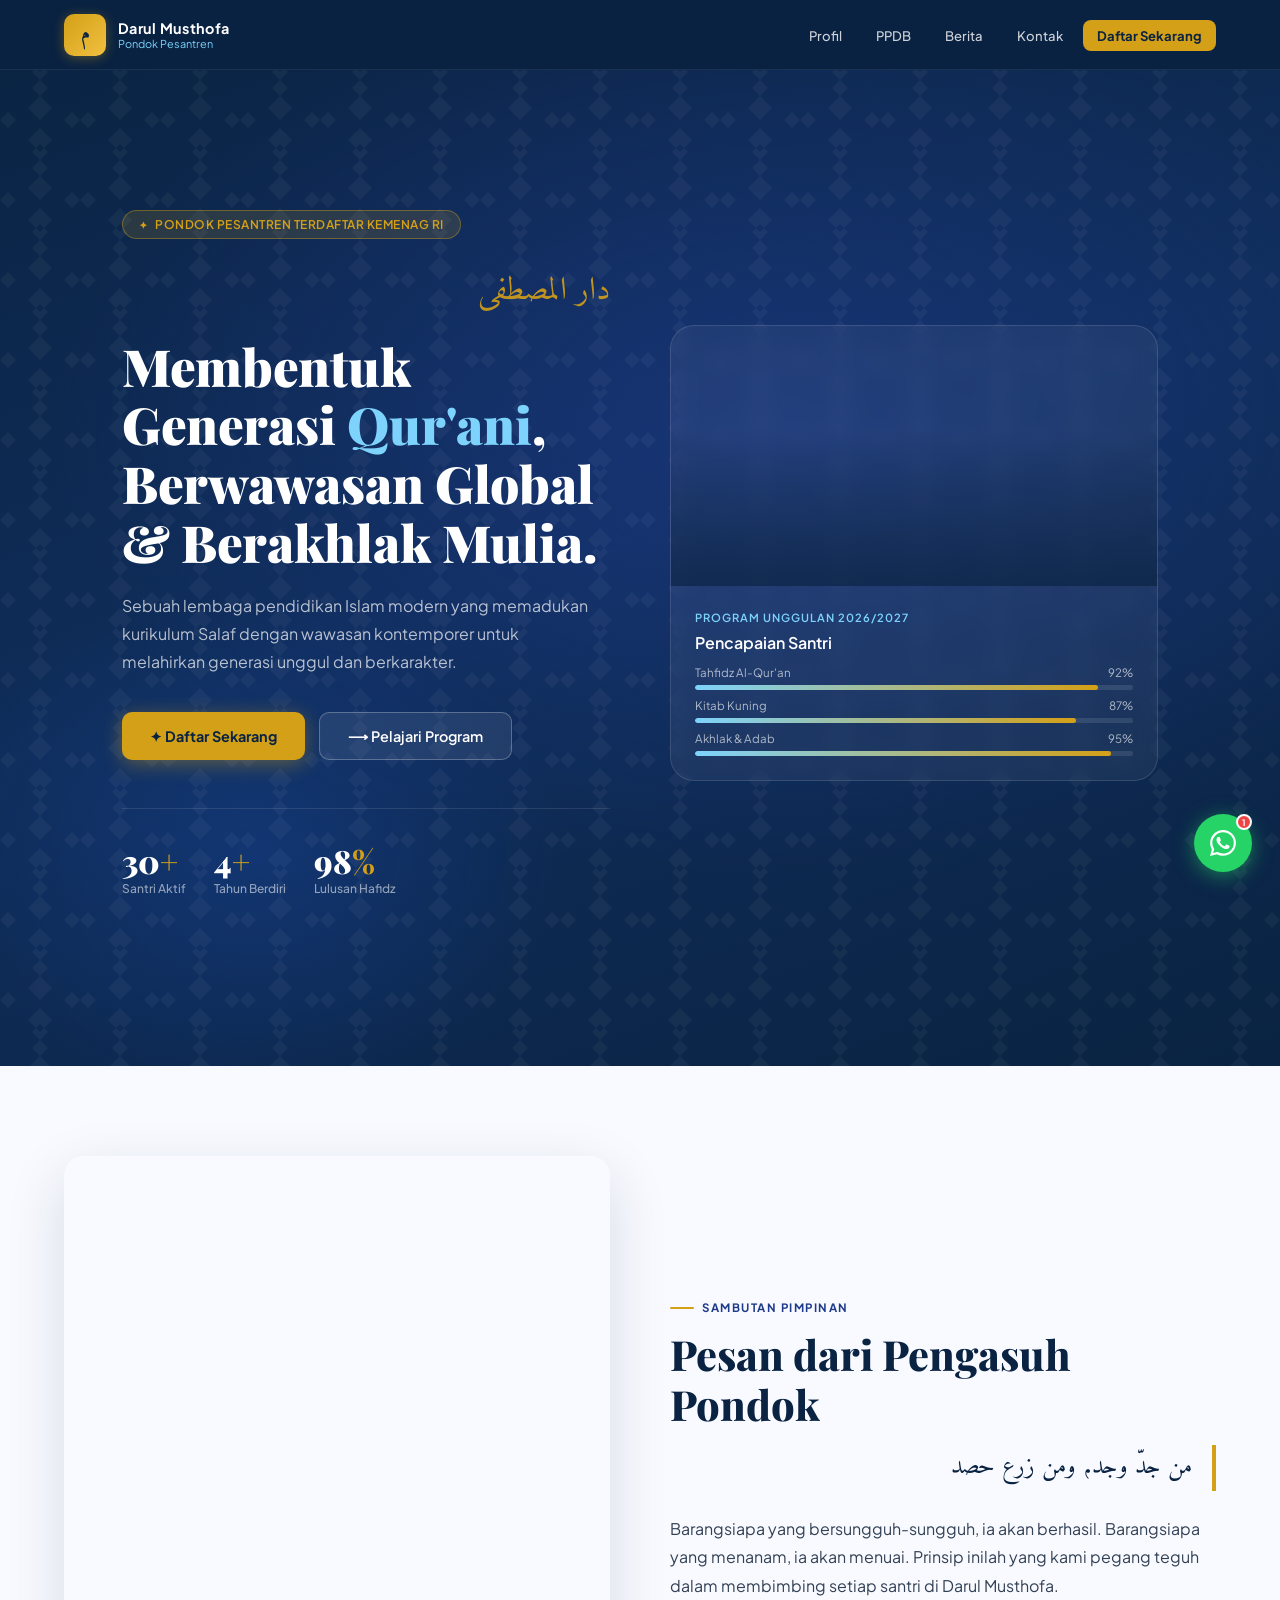
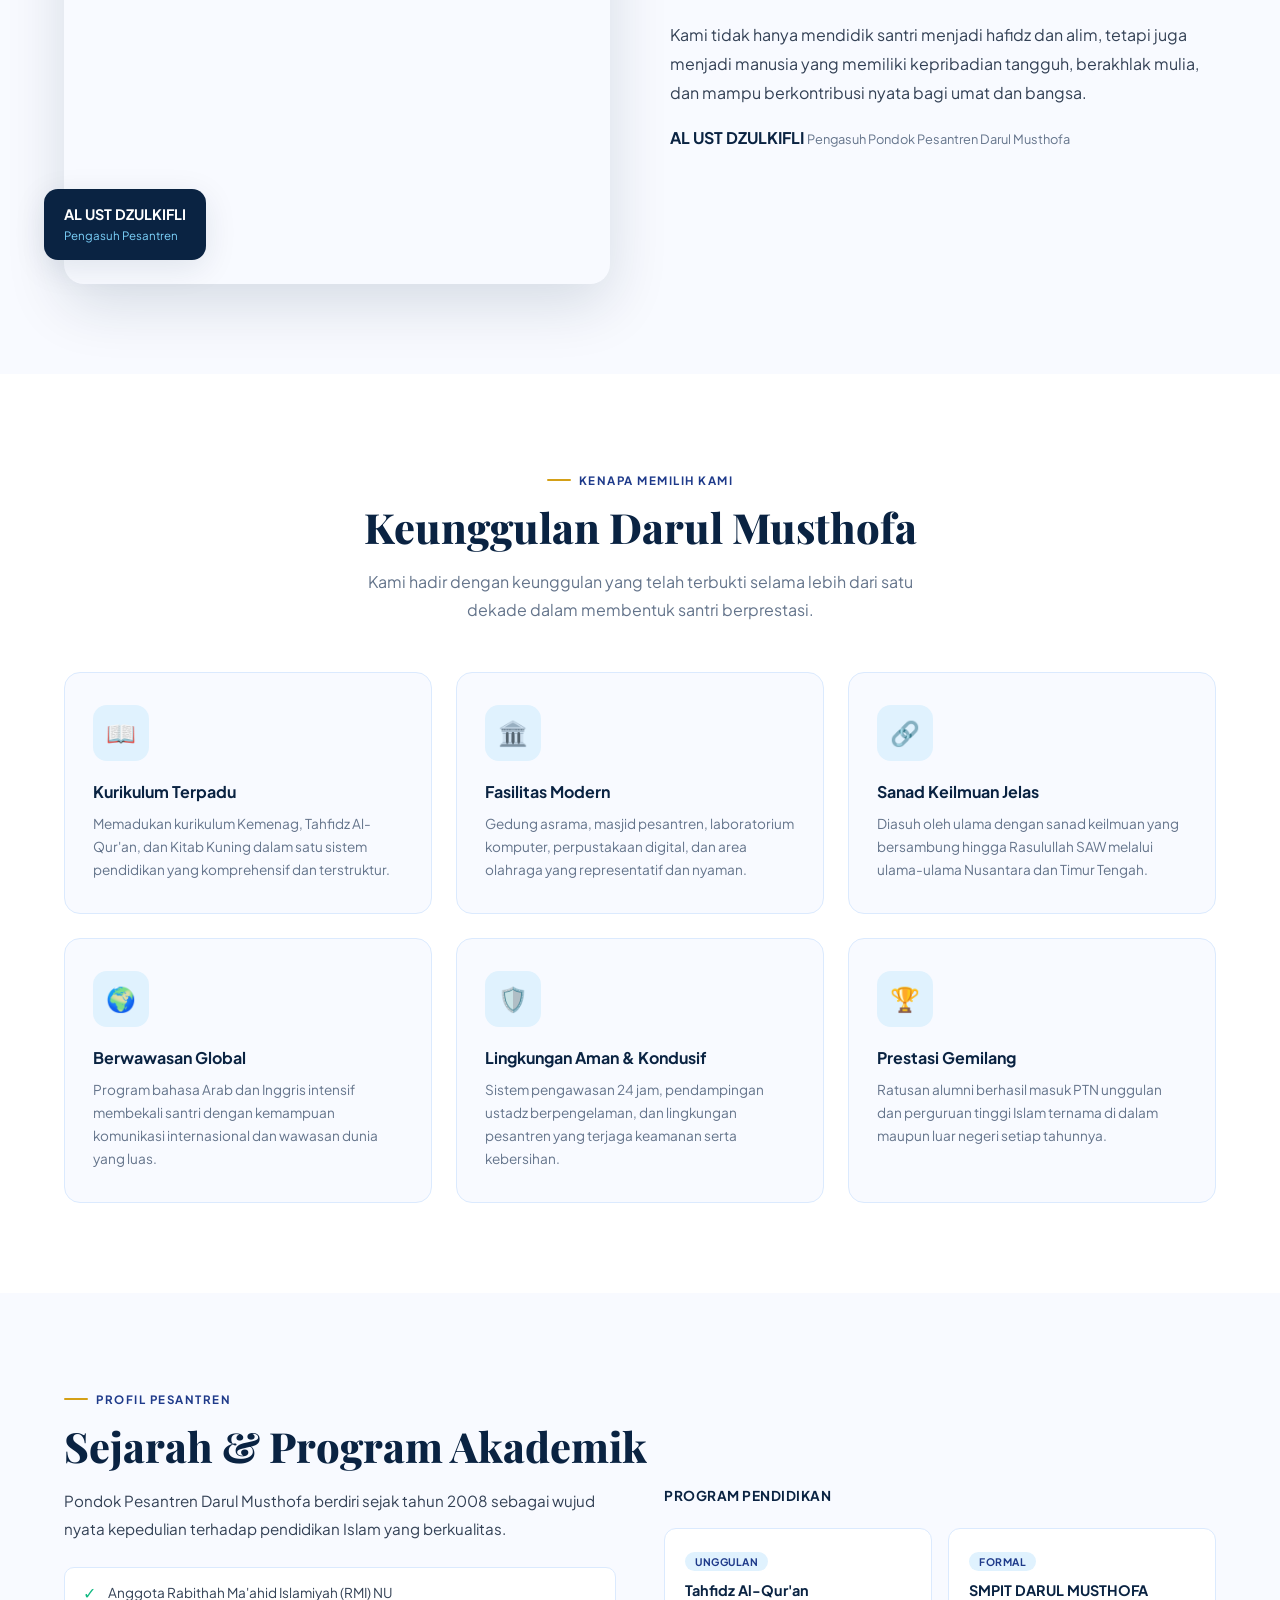
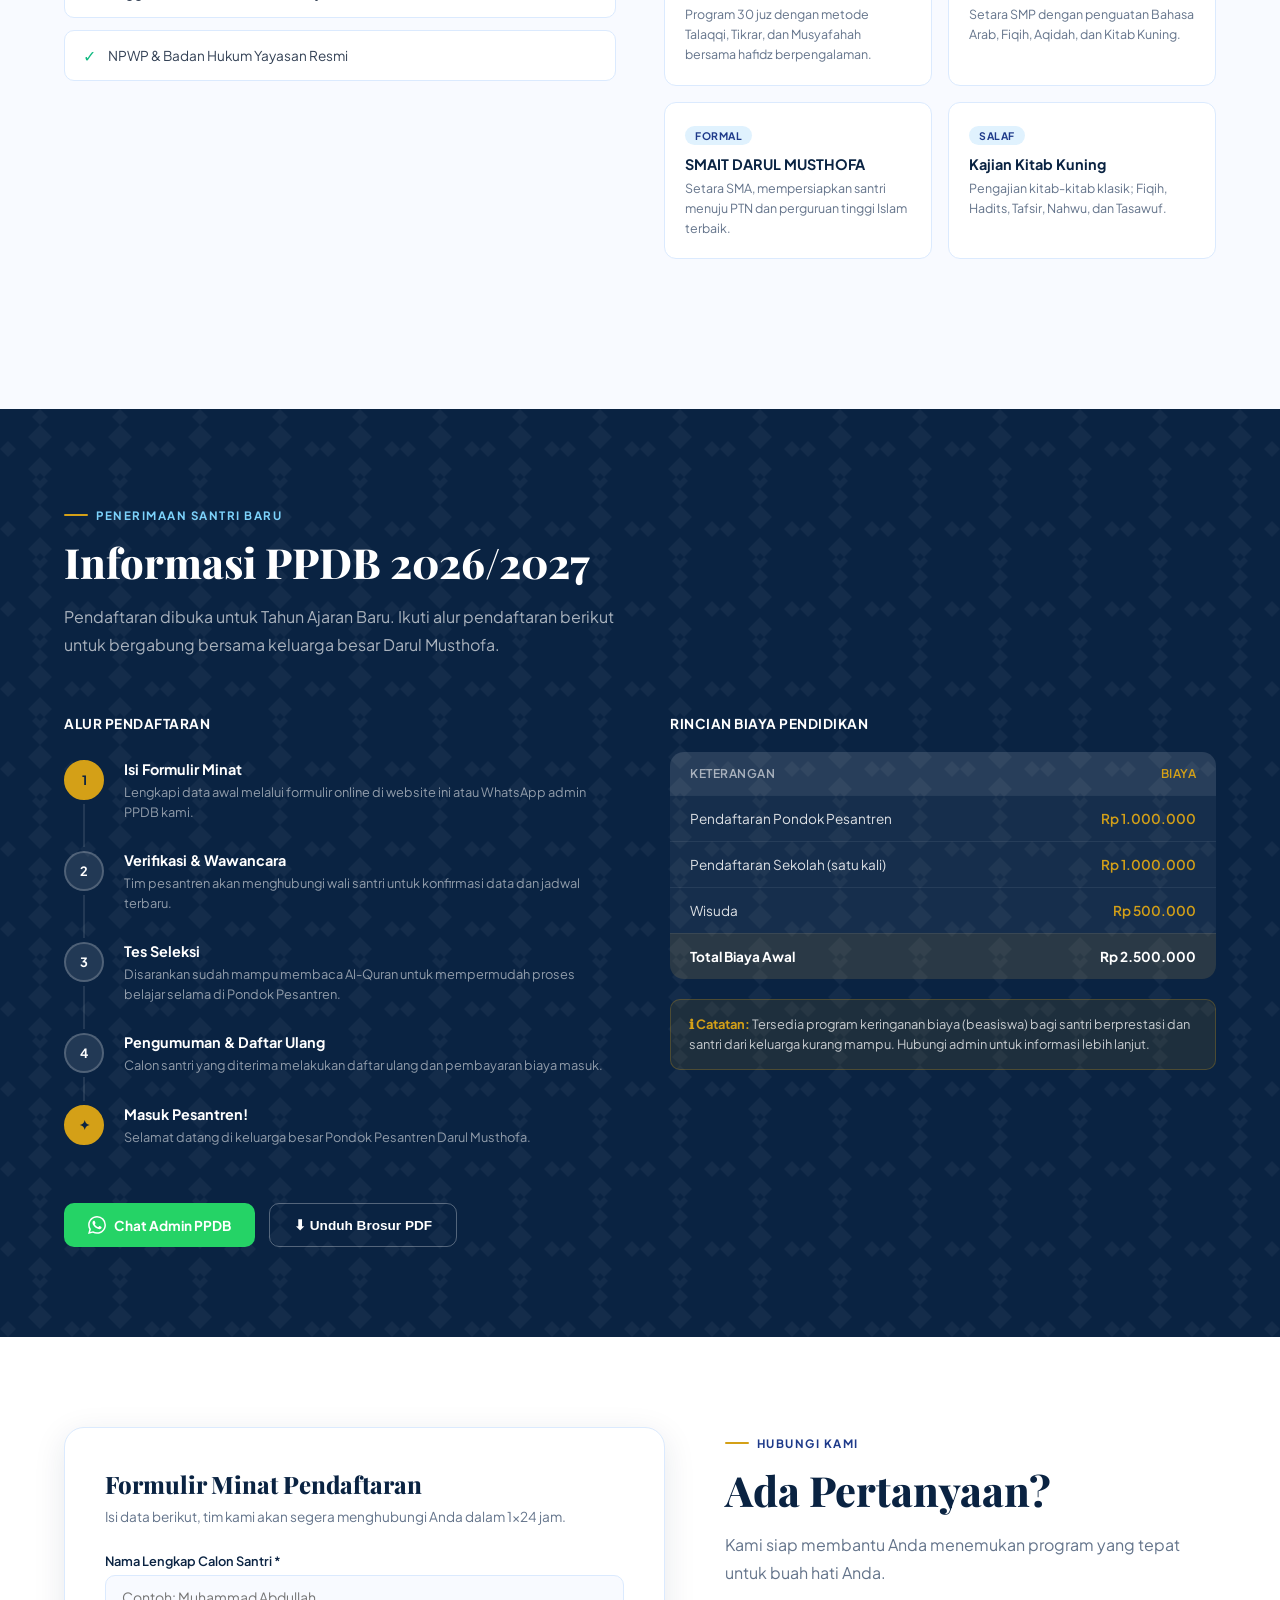
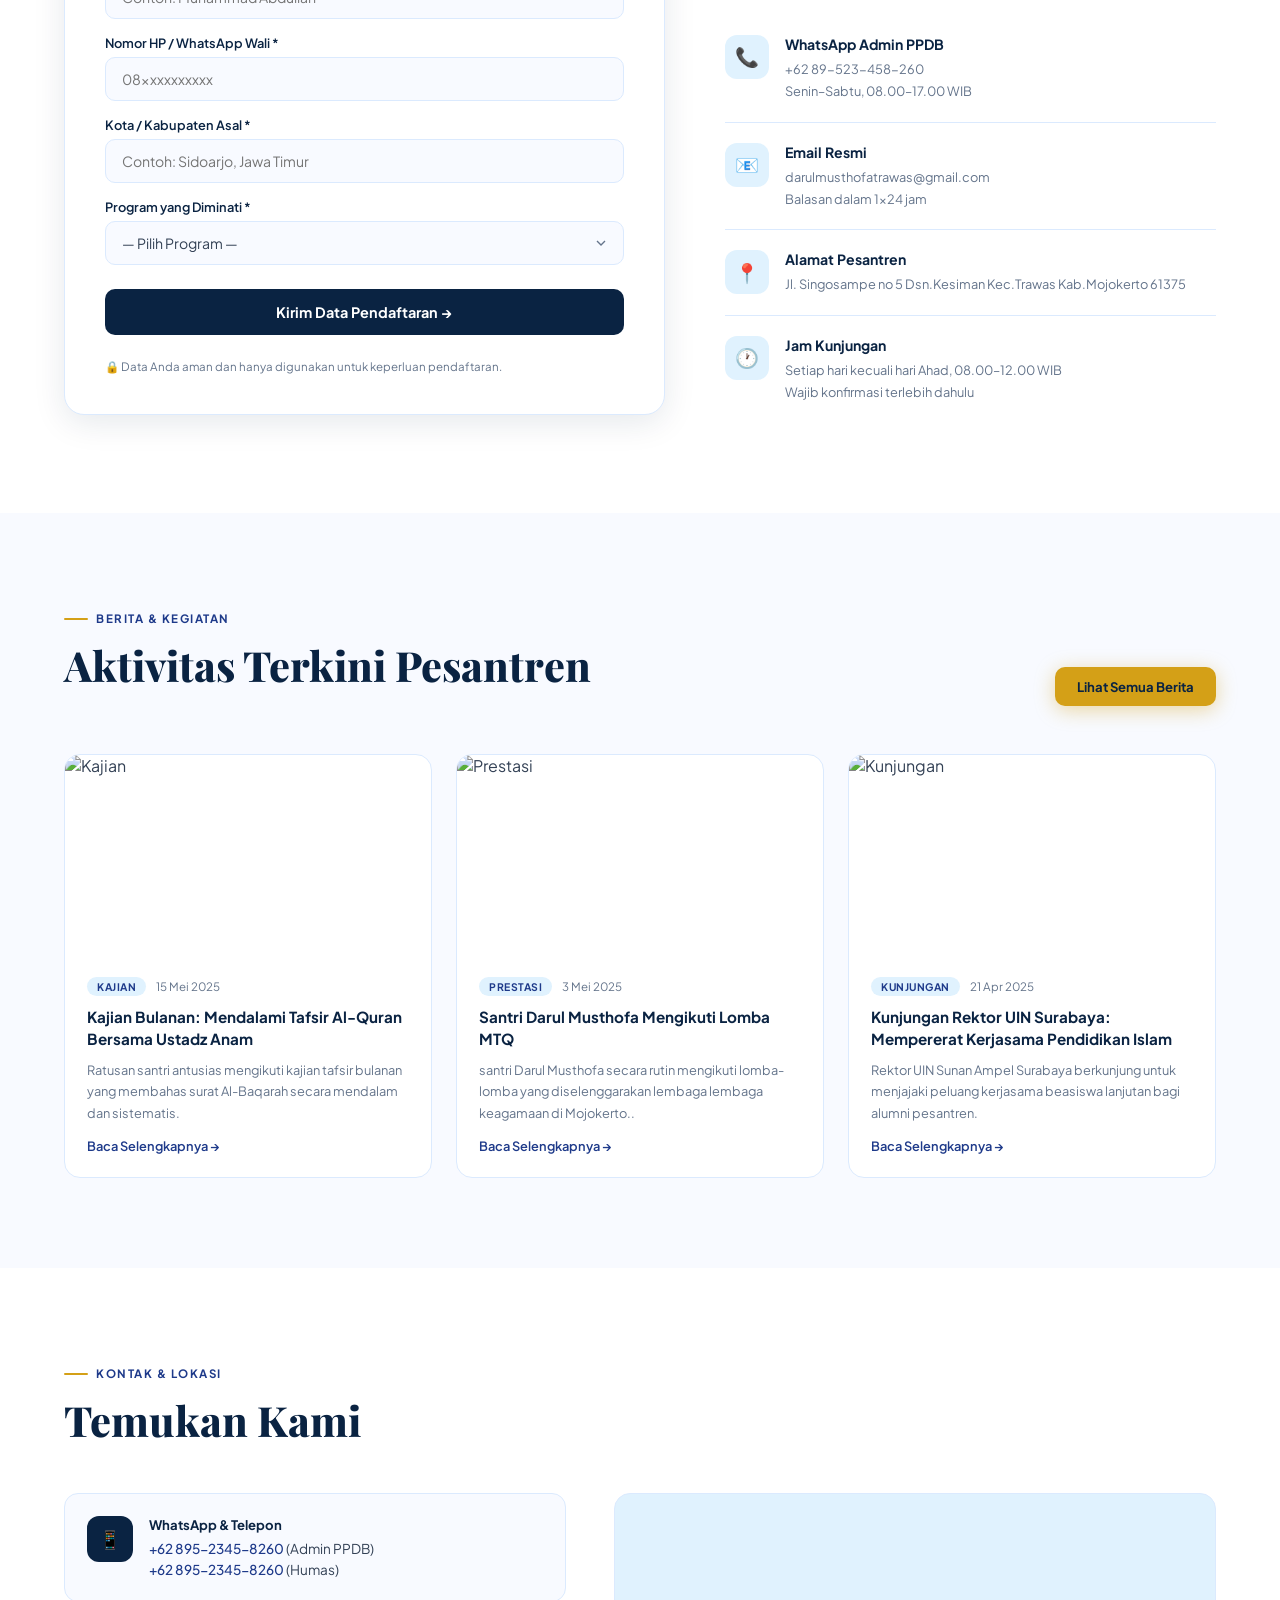
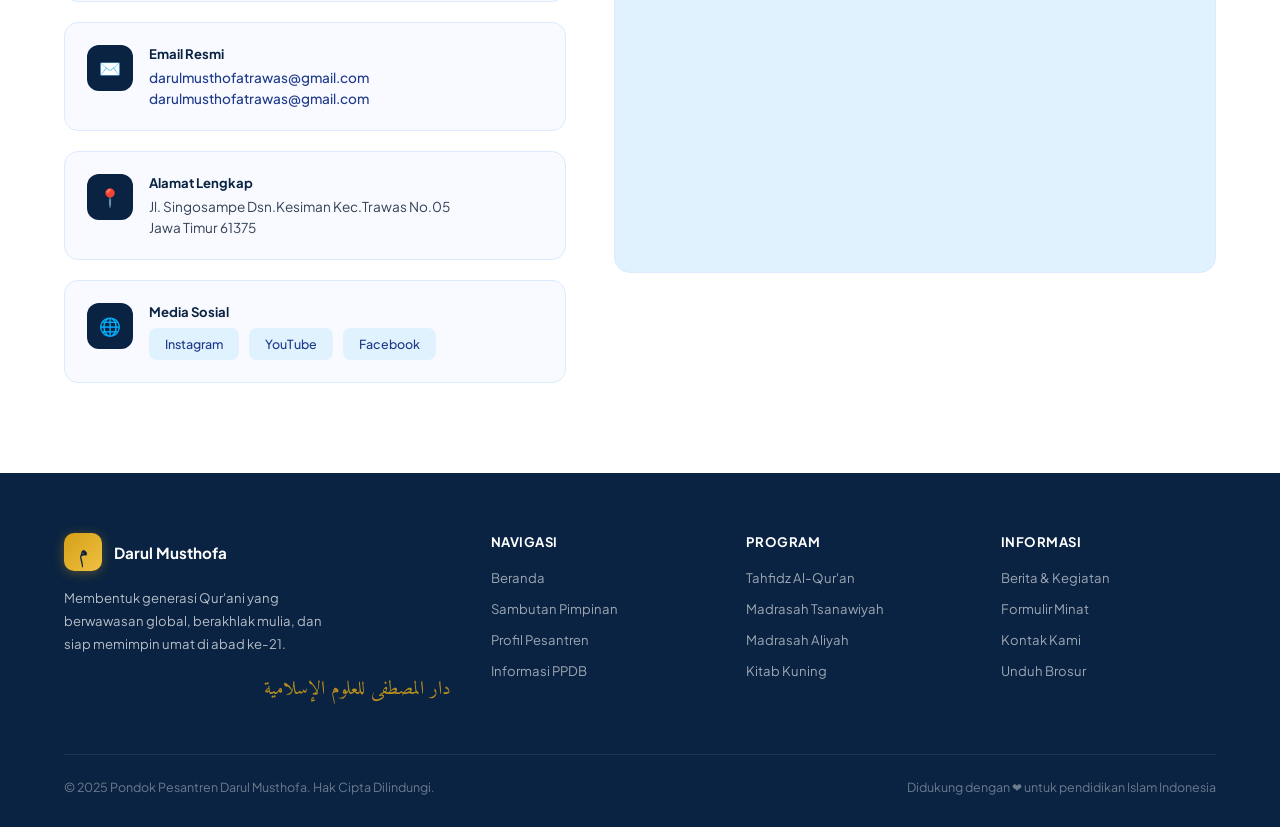
==== index.html @ 8f8be3e4 "Update Index.html" ====
<!DOCTYPE html>
<html lang="id">
<head>
  <meta charset="UTF-8" />
  <meta name="viewport" content="width=device-width, initial-scale=1.0" />
  <title>Pondok Pesantren Darul Musthofa</title>
  <meta name="description" content="Membentuk Generasi Qur'ani, Berwawasan Global dan Berakhlak Mulia." />
  <link rel="preconnect" href="https://fonts.googleapis.com" />
  <link rel="preconnect" href="https://fonts.gstatic.com" crossorigin />
  <link href="https://fonts.googleapis.com/css2?family=Playfair+Display:wght@500;700;900&family=Plus+Jakarta+Sans:wght@300;400;500;600;700&family=Amiri:wght@400;700&display=swap" rel="stylesheet" />
  <style>
    :root {
      --navy: #0A2342;
      --navy-mid: #1E3A8A;
      --navy-light: #2563EB;
      --baby-blue: #E0F2FE;
      --baby-blue-mid: #BAE6FD;
      --sky: #7DD3FC;
      --white: #FFFFFF;
      --off-white: #F8FAFF;
      --text-dark: #0A2342;
      --text-body: #334155;
      --text-muted: #64748B;
      --gold: #D4A017;
      --gold-light: #F9E4A0;
      --border: #DBEAFE;
      --shadow-sm: 0 2px 8px rgba(10,35,66,0.06);
      --shadow-md: 0 8px 32px rgba(10,35,66,0.10);
      --shadow-lg: 0 20px 60px rgba(10,35,66,0.14);
      --radius: 16px;
      --radius-sm: 8px;
    }

    *, *::before, *::after { box-sizing: border-box; margin: 0; padding: 0; }

    html { scroll-behavior: smooth; font-size: 16px; }

    body {
      font-family: 'Plus Jakarta Sans', sans-serif;
      background: var(--white);
      color: var(--text-body);
      overflow-x: hidden;
    }

    /* ─── NAVBAR ─── */
    nav {
      position: fixed; top: 0; left: 0; right: 0; z-index: 100;
      background: rgba(10,35,66,0.97);
      backdrop-filter: blur(12px);
      border-bottom: 1px solid rgba(255,255,255,0.07);
      padding: 0 5%;
      display: flex; align-items: center; justify-content: space-between;
      height: 70px;
      transition: background 0.3s;
    }

    .nav-brand {
      display: flex; align-items: center; gap: 12px; text-decoration: none;
    }
    .nav-logo {
      width: 42px; height: 42px; border-radius: 10px;
      background: linear-gradient(135deg, var(--gold) 0%, #F0C040 100%);
      display: flex; align-items: center; justify-content: center;
      font-family: 'Amiri', serif; font-size: 20px; color: var(--navy);
      font-weight: 700; box-shadow: 0 2px 12px rgba(212,160,23,0.35);
    }
    .nav-title { color: white; }
    .nav-title strong { display: block; font-size: 0.9rem; font-weight: 700; letter-spacing: 0.3px; }
    .nav-title span { display: block; font-size: 0.68rem; color: var(--sky); font-weight: 400; }

    .nav-links {
      display: flex; gap: 6px; list-style: none;
    }
    .nav-links a {
      color: rgba(255,255,255,0.8); text-decoration: none;
      font-size: 0.82rem; font-weight: 500; padding: 7px 14px;
      border-radius: 8px; transition: all 0.2s;
    }
    .nav-links a:hover { background: rgba(255,255,255,0.1); color: white; }

    .nav-cta {
      background: var(--gold); color: var(--navy) !important;
      font-weight: 700 !important; border-radius: 8px !important;
    }
    .nav-cta:hover { background: #F0C040 !important; transform: translateY(-1px); }

    .hamburger {
      display: none; flex-direction: column; gap: 5px; cursor: pointer;
      background: none; border: none; padding: 4px;
    }
    .hamburger span {
      display: block; width: 24px; height: 2px;
      background: white; border-radius: 2px; transition: all 0.3s;
    }

    .mobile-nav {
      display: none; position: fixed; top: 70px; left: 0; right: 0;
      background: var(--navy); z-index: 99;
      padding: 20px 5%; border-bottom: 1px solid rgba(255,255,255,0.1);
      flex-direction: column; gap: 4px;
    }
    .mobile-nav.open { display: flex; }
    .mobile-nav a {
      color: rgba(255,255,255,0.85); text-decoration: none;
      font-size: 0.9rem; font-weight: 500; padding: 12px 16px;
      border-radius: 8px; transition: background 0.2s;
    }
    .mobile-nav a:hover { background: rgba(255,255,255,0.08); }

    /* ─── HERO ─── */
    #hero {
      min-height: 100vh; position: relative;
      display: flex; align-items: center;
      overflow: hidden;
      background: var(--navy);
    }

    .hero-bg {
      position: absolute; inset: 0;
      background:
        radial-gradient(ellipse 80% 60% at 60% 40%, rgba(30,58,138,0.6) 0%, transparent 70%),
        radial-gradient(ellipse 40% 40% at 20% 80%, rgba(37,99,235,0.2) 0%, transparent 60%),
        linear-gradient(160deg, #0A2342 0%, #0F2D5A 50%, #0A2342 100%);
    }

    /* Islamic geometric pattern overlay */
    .hero-pattern {
      position: absolute; inset: 0; opacity: 0.04;
      background-image: url("data:image/svg+xml,%3Csvg width='80' height='80' viewBox='0 0 80 80' xmlns='http://www.w3.org/2000/svg'%3E%3Cg fill='none' fill-rule='evenodd'%3E%3Cg fill='%23ffffff' fill-opacity='1'%3E%3Cpath d='M40 0l8 8-8 8-8-8 8-8zm0 64l8 8-8 8-8-8 8-8zM0 40l8-8 8 8-8 8-8-8zm64 0l8-8 8 8-8 8-8-8zM40 16l12 12-12 12-12-12 12-12zm0 32l12 12-12 12-12-12 12-12z'/%3E%3C/g%3E%3C/g%3E%3C/svg%3E");
    }

    .hero-image-overlay {
      position: absolute; inset: 0;
      background: url('https://images.unsplash.com/photo-1564769662533-4f00a87b4056?w=1600&q=80') center/cover no-repeat;
      opacity: 0.12;
    }

    .hero-content {
      position: relative; z-index: 2;
      max-width: 1200px; margin: 0 auto;
      padding: 120px 5% 80px;
      display: grid; grid-template-columns: 1fr 1fr; gap: 60px; align-items: center;
    }

    .hero-text { animation: fadeUp 0.9s ease both; }

    .hero-badge {
      display: inline-flex; align-items: center; gap: 8px;
      background: rgba(212,160,23,0.15); border: 1px solid rgba(212,160,23,0.4);
      color: var(--gold); padding: 6px 16px; border-radius: 40px;
      font-size: 0.75rem; font-weight: 600; letter-spacing: 0.5px;
      margin-bottom: 24px; text-transform: uppercase;
    }
    .hero-badge::before { content: '✦'; font-size: 0.65rem; }

    .hero-arabic {
      font-family: 'Amiri', serif; font-size: clamp(1.4rem, 3vw, 2rem);
      color: var(--gold); opacity: 0.9; margin-bottom: 16px;
      text-align: right; direction: rtl; line-height: 1.8;
    }

    .hero-title {
      font-family: 'Playfair Display', serif;
      font-size: clamp(2rem, 4vw, 3.2rem);
      font-weight: 900; color: white;
      line-height: 1.15; margin-bottom: 20px;
    }
    .hero-title em { color: var(--sky); font-style: normal; }

    .hero-desc {
      color: rgba(255,255,255,0.7); font-size: 1rem;
      line-height: 1.75; margin-bottom: 36px; max-width: 480px;
    }

    .hero-btns { display: flex; gap: 14px; flex-wrap: wrap; }

    .btn-primary {
      background: var(--gold); color: var(--navy);
      padding: 14px 28px; border-radius: 10px;
      font-weight: 700; font-size: 0.9rem;
      text-decoration: none; border: none; cursor: pointer;
      transition: all 0.25s; display: inline-flex; align-items: center; gap: 8px;
      box-shadow: 0 4px 20px rgba(212,160,23,0.4);
    }
    .btn-primary:hover { background: #F0C040; transform: translateY(-2px); box-shadow: 0 8px 28px rgba(212,160,23,0.5); }

    .btn-secondary {
      background: rgba(255,255,255,0.08); color: white;
      padding: 14px 28px; border-radius: 10px;
      font-weight: 600; font-size: 0.9rem; border: 1.5px solid rgba(255,255,255,0.25);
      text-decoration: none; cursor: pointer;
      transition: all 0.25s; display: inline-flex; align-items: center; gap: 8px;
    }
    .btn-secondary:hover { background: rgba(255,255,255,0.14); border-color: rgba(255,255,255,0.5); transform: translateY(-2px); }

    .hero-stats {
      display: flex; gap: 28px; margin-top: 48px; padding-top: 36px;
      border-top: 1px solid rgba(255,255,255,0.1);
    }
        .stat {
      /* add declarations here */
      color: #333;
      font-size: 1rem;
    }
    .stat-num {
      font-family: 'Playfair Display', serif; font-size: 2rem;
      font-weight: 900; color: white; line-height: 1;
    }
    .stat-num span { color: var(--gold); }
    .stat-label { font-size: 0.75rem; color: rgba(255,255,255,0.55); margin-top: 4px; font-weight: 500; }

    .hero-card-wrap { animation: fadeUp 1s 0.2s ease both; }

    .hero-card {
      background: rgba(255,255,255,0.05);
      border: 1px solid rgba(255,255,255,0.12);
      border-radius: 24px;
      overflow: hidden; backdrop-filter: blur(10px);
    }
    .hero-card-img {
      width: 100%; height: 260px;
      background: url('https://images.unsplash.com/photo-1503676260728-1c00da094a0b?w=800&q=80') center/cover no-repeat;
      position: relative;
    }
    .hero-card-img::after {
      content: ''; position: absolute; inset: 0;
      background: linear-gradient(to top, rgba(10,35,66,0.7) 0%, transparent 60%);
    }
    .hero-card-body { padding: 24px; }
    .hero-card-body .label { font-size: 0.7rem; text-transform: uppercase; letter-spacing: 1px; color: var(--sky); font-weight: 600; margin-bottom: 8px; }
    .hero-card-body h3 { color: white; font-size: 1rem; font-weight: 600; margin-bottom: 12px; }
    .progress-row { display: flex; flex-direction: column; gap: 8px; }
    /* .progress-item intentionally left empty - styles applied to children */
    .progress-label { display: flex; justify-content: space-between; font-size: 0.72rem; color: rgba(255,255,255,0.65); margin-bottom: 5px; }
    .progress-bar { background: rgba(255,255,255,0.1); border-radius: 40px; height: 5px; overflow: hidden; }
    .progress-fill { height: 100%; border-radius: 40px; background: linear-gradient(90deg, var(--sky), var(--gold)); }

    /* ─── SECTIONS SHARED ─── */
    section { padding: 90px 5%; }
    .container { max-width: 1200px; margin: 0 auto; }

    .section-label {
      display: inline-flex; align-items: center; gap: 8px;
      font-size: 0.72rem; font-weight: 700; text-transform: uppercase; letter-spacing: 1.5px;
      color: var(--navy-mid); margin-bottom: 14px;
    }
    .section-label::before { content: ''; display: block; width: 24px; height: 2px; background: var(--gold); border-radius: 2px; }

    .section-title {
      font-family: 'Playfair Display', serif;
      font-size: clamp(1.8rem, 3.5vw, 2.6rem);
      font-weight: 800; color: var(--navy);
      line-height: 1.2; margin-bottom: 16px;
    }

    .section-desc { color: var(--text-muted); font-size: 1rem; line-height: 1.75; max-width: 560px; }

    /* ─── SAMBUTAN ─── */
    #sambutan { background: var(--off-white); }

    .sambutan-grid {
      display: grid; grid-template-columns: 1fr 1fr; gap: 60px; align-items: center;
    }

    .sambutan-img-wrap { position: relative; }
    .sambutan-img {
      width: 100%; aspect-ratio: 3/4; object-fit: cover; border-radius: 20px;
      background: url('https://ibb.co.com/NdGVDMG3') center/cover;
      box-shadow: var(--shadow-lg);
    }
    .sambutan-badge {
      position: absolute; bottom: 24px; left: -20px;
      background: var(--navy); color: white;
      padding: 16px 20px; border-radius: 14px;
      box-shadow: var(--shadow-md);
    }
    .sambutan-badge strong { display: block; font-size: 0.9rem; }
    .sambutan-badge span { font-size: 0.72rem; color: var(--sky); }

    .sambutan-quote {
      font-family: 'Amiri', serif; direction: rtl;
      font-size: 1.5rem; color: var(--navy); line-height: 1.9;
      border-right: 4px solid var(--gold); padding-right: 20px;
      margin-bottom: 24px;
    }

    .sambutan-text { font-size: 1rem; line-height: 1.8; color: var(--text-body); margin-bottom: 20px; }
    .sambutan-name strong { font-size: 1rem; color: var(--navy); font-weight: 700; }
    .sambutan-name span { font-size: 0.8rem; color: var(--text-muted); }

    /* ─── KEUNGGULAN ─── */
    #keunggulan { background: white; }

    .keunggulan-grid {
      display: grid; grid-template-columns: repeat(3, 1fr); gap: 24px; margin-top: 48px;
    }

    .keunggulan-card {
      background: var(--off-white); border: 1px solid var(--border);
      border-radius: var(--radius); padding: 32px 28px;
      transition: all 0.3s; cursor: default;
    }
    .keunggulan-card:hover {
      background: var(--navy); border-color: var(--navy);
      transform: translateY(-6px); box-shadow: var(--shadow-lg);
    }
    .keunggulan-card:hover .keunggulan-icon { background: rgba(255,255,255,0.15); color: white; }
    .keunggulan-card:hover h3 { color: white; }
    .keunggulan-card:hover p { color: rgba(255,255,255,0.7); }

    .keunggulan-icon {
      width: 56px; height: 56px; border-radius: 14px;
      background: var(--baby-blue); color: var(--navy-mid);
      display: flex; align-items: center; justify-content: center;
      font-size: 1.5rem; margin-bottom: 20px;
      transition: all 0.3s;
    }
    .keunggulan-card h3 { font-size: 1rem; font-weight: 700; color: var(--navy); margin-bottom: 10px; transition: color 0.3s; }
    .keunggulan-card p { font-size: 0.85rem; line-height: 1.7; color: var(--text-muted); transition: color 0.3s; }

    /* ─── PROFIL & AKADEMIK ─── */
    #profil { background: var(--off-white); }

    .profil-top { display: grid; grid-template-columns: 1fr 1fr; gap: 48px; margin-bottom: 60px; align-items: start; }

    .legalitas-list { list-style: none; display: flex; flex-direction: column; gap: 12px; margin-top: 24px; }
    .legalitas-list li {
      display: flex; align-items: center; gap: 12px;
      background: white; padding: 14px 18px; border-radius: 10px;
      border: 1px solid var(--border); font-size: 0.85rem; color: var(--text-body);
    }
    .legalitas-list li .check { color: #10B981; font-size: 1rem; flex-shrink: 0; }

    .program-grid {
      display: grid; grid-template-columns: repeat(2, 1fr); gap: 16px; margin-top: 24px;
    }
    .program-card {
      background: white; border: 1px solid var(--border); border-radius: 12px;
      padding: 20px; transition: all 0.25s;
    }
    .program-card:hover { border-color: var(--navy-mid); box-shadow: var(--shadow-sm); }
    .program-card .tag {
      display: inline-block; background: var(--baby-blue); color: var(--navy-mid);
      font-size: 0.65rem; font-weight: 700; text-transform: uppercase; letter-spacing: 0.5px;
      padding: 3px 10px; border-radius: 40px; margin-bottom: 10px;
    }
    .program-card h4 { font-size: 0.9rem; font-weight: 700; color: var(--navy); margin-bottom: 6px; }
    .program-card p { font-size: 0.78rem; color: var(--text-muted); line-height: 1.6; }

    /* ─── PPDB ─── */
    #ppdb { background: var(--navy); position: relative; overflow: hidden; }
    #ppdb .hero-pattern { opacity: 0.04; }

    #ppdb .section-label { color: var(--sky); }
    #ppdb .section-label::before { background: var(--gold); }
    #ppdb .section-title { color: white; }
    #ppdb .section-desc { color: rgba(255,255,255,0.65); }

    .ppdb-grid { display: grid; grid-template-columns: 1fr 1fr; gap: 60px; margin-top: 56px; }

    /* Timeline */
    .alur-title { font-size: 0.85rem; font-weight: 700; color: white; margin-bottom: 28px; text-transform: uppercase; letter-spacing: 0.5px; }

    .timeline { display: flex; flex-direction: column; gap: 0; }
    .timeline-item { display: flex; gap: 20px; }
    .timeline-left { display: flex; flex-direction: column; align-items: center; }
    .timeline-dot {
      width: 40px; height: 40px; border-radius: 50%; flex-shrink: 0;
      background: rgba(255,255,255,0.1); border: 2px solid rgba(255,255,255,0.2);
      display: flex; align-items: center; justify-content: center;
      font-size: 0.8rem; font-weight: 700; color: white; transition: all 0.3s;
    }
    .timeline-item.active .timeline-dot { background: var(--gold); border-color: var(--gold); color: var(--navy); }
    .timeline-line { width: 2px; flex: 1; min-height: 24px; background: rgba(255,255,255,0.1); margin: 4px 0; }
    .timeline-item:last-child .timeline-line { display: none; }
    .timeline-content { padding-bottom: 28px; }
    .timeline-content h4 { color: white; font-size: 0.9rem; font-weight: 700; margin-bottom: 4px; }
    .timeline-content p { color: rgba(255,255,255,0.55); font-size: 0.8rem; line-height: 1.6; }

    /* Biaya Table */
    .biaya-title { font-size: 0.85rem; font-weight: 700; color: white; margin-bottom: 20px; text-transform: uppercase; letter-spacing: 0.5px; }
    .biaya-table {
      width: 100%; border-collapse: collapse;
      background: rgba(255,255,255,0.05);
      border-radius: 14px; overflow: hidden;
    }
    .biaya-table th {
      background: rgba(255,255,255,0.08); padding: 14px 20px;
      font-size: 0.75rem; text-transform: uppercase; letter-spacing: 0.5px;
      color: rgba(255,255,255,0.6); font-weight: 600; text-align: left;
    }
    .biaya-table td { padding: 14px 20px; font-size: 0.85rem; color: rgba(255,255,255,0.85); border-top: 1px solid rgba(255,255,255,0.07); }
    .biaya-table tr:last-child td { color: white; font-weight: 700; background: rgba(212,160,23,0.1); }
    .biaya-table .amount { font-weight: 600; color: var(--gold); text-align: right; }

    .ppdb-note {
      background: rgba(212,160,23,0.1); border: 1px solid rgba(212,160,23,0.25);
      border-radius: 10px; padding: 14px 18px; margin-top: 20px;
      font-size: 0.8rem; color: rgba(255,255,255,0.75); line-height: 1.6;
    }
    .ppdb-note strong { color: var(--gold); }

    .ppdb-actions { display: flex; gap: 14px; margin-top: 28px; flex-wrap: wrap; }
    .btn-wa {
      background: #25D366; color: white;
      padding: 13px 24px; border-radius: 10px;
      font-weight: 700; font-size: 0.85rem;
      text-decoration: none; display: inline-flex; align-items: center; gap: 8px;
      transition: all 0.25s;
    }
    .btn-wa:hover { background: #22BE5E; transform: translateY(-2px); }
    .btn-outline-white {
      border: 1.5px solid rgba(255,255,255,0.3); color: white;
      padding: 13px 24px; border-radius: 10px;
      font-weight: 600; font-size: 0.85rem;
      text-decoration: none; display: inline-flex; align-items: center; gap: 8px;
      transition: all 0.25s; background: transparent; cursor: pointer;
    }
    .btn-outline-white:hover { background: rgba(255,255,255,0.1); border-color: rgba(255,255,255,0.6); transform: translateY(-2px); }

    /* ─── FORM MINAT ─── */
    #form-minat { background: white; }

    .form-grid { display: grid; grid-template-columns: 1.1fr 0.9fr; gap: 60px; align-items: start; }

    .form-card {
      background: white; border: 1px solid var(--border);
      border-radius: 20px; padding: 40px; box-shadow: var(--shadow-md);
    }
    .form-card h3 { font-family: 'Playfair Display', serif; font-size: 1.5rem; font-weight: 800; color: var(--navy); margin-bottom: 8px; }
    .form-card .sub { font-size: 0.85rem; color: var(--text-muted); margin-bottom: 28px; }

    .form-row { display: flex; flex-direction: column; gap: 16px; }
    .form-group { display: flex; flex-direction: column; gap: 6px; }
    .form-group label { font-size: 0.8rem; font-weight: 600; color: var(--navy); }
    .form-group input, .form-group select {
      border: 1.5px solid var(--border); border-radius: 10px;
      padding: 12px 16px; font-family: 'Plus Jakarta Sans', sans-serif;
      font-size: 0.88rem; color: var(--text-body); background: var(--off-white);
      outline: none; transition: border 0.2s, box-shadow 0.2s;
      -webkit-appearance: none; appearance: none;
    }
    .form-group input:focus, .form-group select:focus {
      border-color: var(--navy-mid); box-shadow: 0 0 0 3px rgba(30,58,138,0.1);
      background: white;
    }
    .form-group select { background-image: url("data:image/svg+xml,%3Csvg xmlns='http://www.w3.org/2000/svg' width='16' height='16' viewBox='0 0 24 24' fill='none' stroke='%2364748B' stroke-width='2'%3E%3Cpath d='M6 9l6 6 6-6'/%3E%3C/svg%3E"); background-repeat: no-repeat; background-position: right 14px center; padding-right: 40px; }
    .form-submit {
      background: var(--navy); color: white;
      padding: 14px; border-radius: 10px;
      font-family: 'Plus Jakarta Sans', sans-serif;
      font-weight: 700; font-size: 0.9rem; border: none; cursor: pointer;
      width: 100%; transition: all 0.25s; margin-top: 8px;
    }
    .form-submit:hover { background: var(--navy-mid); transform: translateY(-1px); box-shadow: 0 6px 20px rgba(10,35,66,0.25); }
    .form-note { font-size: 0.72rem; color: var(--text-muted); margin-top: 8px; }

    .form-info-item {
      display: flex; gap: 16px; align-items: flex-start;
      padding: 20px 0; border-bottom: 1px solid var(--border);
    }
    .form-info-item:last-child { border-bottom: none; }
    .form-icon {
      width: 44px; height: 44px; border-radius: 12px;
      background: var(--baby-blue); color: var(--navy-mid);
      display: flex; align-items: center; justify-content: center;
      font-size: 1.2rem; flex-shrink: 0;
    }
    .form-info-text strong { display: block; font-size: 0.88rem; font-weight: 700; color: var(--navy); margin-bottom: 4px; }
    .form-info-text span { font-size: 0.8rem; color: var(--text-muted); line-height: 1.6; }

    /* ─── BERITA ─── */
    #berita { background: var(--off-white); }

    .berita-grid {
      display: grid; grid-template-columns: repeat(3, 1fr); gap: 24px; margin-top: 48px;
    }
    .berita-card {
      background: white; border-radius: var(--radius); overflow: hidden;
      border: 1px solid var(--border); transition: all 0.3s; cursor: pointer;
    }
    .berita-card:hover { transform: translateY(-4px); box-shadow: var(--shadow-md); }
    .berita-img {
      width: 100%; height: 200px; object-fit: cover; display: block;
    }
    .berita-body { padding: 22px; }
    .berita-meta { display: flex; align-items: center; gap: 10px; margin-bottom: 10px; }
    .berita-tag {
      background: var(--baby-blue); color: var(--navy-mid);
      font-size: 0.65rem; font-weight: 700; text-transform: uppercase;
      letter-spacing: 0.5px; padding: 3px 10px; border-radius: 40px;
    }
    .berita-date { font-size: 0.72rem; color: var(--text-muted); }
    .berita-card h3 { font-size: 0.95rem; font-weight: 700; color: var(--navy); line-height: 1.45; margin-bottom: 10px; }
    .berita-card p { font-size: 0.8rem; color: var(--text-muted); line-height: 1.65; }
    .berita-link { font-size: 0.8rem; font-weight: 600; color: var(--navy-mid); text-decoration: none; margin-top: 14px; display: inline-flex; align-items: center; gap: 4px; }
    .berita-link:hover { color: var(--navy); }

    /* ─── KONTAK ─── */
    #kontak { background: white; }

    .kontak-grid { display: grid; grid-template-columns: 1fr 1.2fr; gap: 48px; margin-top: 48px; align-items: start; }

    .kontak-info { display: flex; flex-direction: column; gap: 20px; }
    .kontak-card {
      background: var(--off-white); border: 1px solid var(--border);
      border-radius: 14px; padding: 22px; display: flex; gap: 16px; align-items: flex-start;
    }
    .kontak-icon {
      width: 46px; height: 46px; border-radius: 12px;
      background: var(--navy); color: white;
      display: flex; align-items: center; justify-content: center;
      font-size: 1.1rem; flex-shrink: 0;
    }
    .kontak-card strong { display: block; font-size: 0.82rem; font-weight: 700; color: var(--navy); margin-bottom: 4px; }
    .kontak-card span { font-size: 0.85rem; color: var(--text-body); }
    .kontak-card a { color: var(--navy-mid); text-decoration: none; font-weight: 500; }
    .kontak-card a:hover { text-decoration: underline; }

    .sosmed-row { display: flex; gap: 10px; margin-top: 8px; }
    .sosmed-btn {
      background: var(--baby-blue); color: var(--navy-mid);
      padding: 8px 16px; border-radius: 8px;
      font-size: 0.78rem; font-weight: 600; text-decoration: none;
      transition: all 0.2s;
    }
    .sosmed-btn:hover { background: var(--navy); color: white; }

    .map-embed {
      border-radius: 16px; overflow: hidden;
      border: 1px solid var(--border); height: 380px;
      background: var(--baby-blue); position: relative;
    }
    .map-embed iframe { width: 100%; height: 100%; border: none; display: block; }
    .map-placeholder {
      position: absolute; inset: 0; display: flex; flex-direction: column;
      align-items: center; justify-content: center; gap: 12px;
      color: var(--navy); font-size: 0.9rem;
    }
    .map-placeholder .map-icon { font-size: 3rem; }

    /* ─── FOOTER ─── */
    footer {
      background: var(--navy); color: rgba(255,255,255,0.7);
      padding: 60px 5% 32px;
    }
    .footer-grid {
      display: grid; grid-template-columns: 1.8fr 1fr 1fr 1fr; gap: 40px;
      max-width: 1200px; margin: 0 auto 48px;
    }
    .footer-logo { display: flex; align-items: center; gap: 12px; margin-bottom: 16px; }
    .footer-logo .nav-logo { width: 38px; height: 38px; }
    .footer-logo strong { color: white; font-size: 0.95rem; }
    .footer-brand p { font-size: 0.82rem; line-height: 1.75; max-width: 280px; }
    .footer-arabic {
      font-family: 'Amiri', serif; direction: rtl;
      font-size: 1.2rem; color: var(--gold); margin-top: 16px; opacity: 0.85;
    }

    .footer-col h4 { color: white; font-size: 0.82rem; font-weight: 700; text-transform: uppercase; letter-spacing: 0.5px; margin-bottom: 16px; }
    .footer-col ul { list-style: none; display: flex; flex-direction: column; gap: 10px; }
    .footer-col ul a { color: rgba(255,255,255,0.6); text-decoration: none; font-size: 0.82rem; transition: color 0.2s; }
    .footer-col ul a:hover { color: white; }

    .footer-bottom {
      max-width: 1200px; margin: 0 auto;
      padding-top: 24px; border-top: 1px solid rgba(255,255,255,0.08);
      display: flex; justify-content: space-between; align-items: center;
      font-size: 0.78rem; color: rgba(255,255,255,0.4); flex-wrap: wrap; gap: 12px;
    }

    /* ─── WHATSAPP WIDGET ─── */
    .wa-widget {
      position: fixed; bottom: 28px; right: 28px; z-index: 200;
      display: flex; flex-direction: column; align-items: flex-end; gap: 12px;
    }
    .wa-bubble {
      background: white; border-radius: 16px; padding: 16px 20px;
      box-shadow: var(--shadow-lg); max-width: 220px;
      font-size: 0.8rem; color: var(--text-body); line-height: 1.5;
      border: 1px solid var(--border); display: none;
    }
    .wa-bubble.show { display: block; animation: popIn 0.3s ease; }
    .wa-bubble strong { display: block; color: var(--navy); margin-bottom: 4px; }
    .wa-btn {
      width: 58px; height: 58px; border-radius: 50%;
      background: #25D366; border: none; cursor: pointer;
      display: flex; align-items: center; justify-content: center;
      box-shadow: 0 4px 20px rgba(37,211,102,0.5); transition: all 0.25s;
      font-size: 1.5rem; color: white;
    }
    .wa-btn:hover { transform: scale(1.1) translateY(-2px); box-shadow: 0 8px 28px rgba(37,211,102,0.6); }
    .wa-pulse {
      position: absolute; top: 0; right: 0;
      width: 16px; height: 16px; background: #EF4444; border-radius: 50%;
      border: 2px solid white; font-size: 0.55rem; color: white;
      display: flex; align-items: center; justify-content: center; font-weight: 700;
    }

    /* ─── ANIMATIONS ─── */
    @keyframes fadeUp {
      from { opacity: 0; transform: translateY(30px); }
      to { opacity: 1; transform: translateY(0); }
    }
    @keyframes popIn {
      from { opacity: 0; transform: scale(0.8) translateY(10px); }
      to { opacity: 1; transform: scale(1) translateY(0); }
    }

    .animate-on-scroll {
      opacity: 0; transform: translateY(24px);
      transition: opacity 0.65s ease, transform 0.65s ease;
    }
    .animate-on-scroll.visible { opacity: 1; transform: none; }

    /* ─── TOAST ─── */
    .toast {
      position: fixed; bottom: 100px; right: 28px; z-index: 300;
      background: var(--navy); color: white;
      padding: 14px 22px; border-radius: 12px; font-size: 0.85rem;
      box-shadow: var(--shadow-lg); display: none; align-items: center; gap: 10px;
    }
    .toast.show { display: flex; animation: popIn 0.3s ease; }

    /* ─── RESPONSIVE ─── */
    @media (max-width: 900px) {
      .hero-content { grid-template-columns: 1fr; }
      .hero-card-wrap { display: none; }
      .hero-stats { gap: 20px; }
      .sambutan-grid, .profil-top, .ppdb-grid, .form-grid, .kontak-grid { grid-template-columns: 1fr; }
      .sambutan-badge { left: 12px; }
      .keunggulan-grid, .berita-grid { grid-template-columns: repeat(2, 1fr); }
      .footer-grid { grid-template-columns: 1fr 1fr; }
      .nav-links { display: none; }
      .hamburger { display: flex; }
    }
    @media (max-width: 580px) {
      section { padding: 64px 5%; }
      .keunggulan-grid, .berita-grid, .program-grid { grid-template-columns: 1fr; }
      .footer-grid { grid-template-columns: 1fr; }
      .hero-btns { flex-direction: column; }
      .btn-primary, .btn-secondary { justify-content: center; }
      .ppdb-actions { flex-direction: column; }
    }
  </style>
</head>
<body>

<!-- NAVBAR -->
<nav id="navbar">
  <a href="#hero" class="nav-brand">
    <div class="nav-logo">م</div>
    <div class="nav-title">
      <strong>Darul Musthofa</strong>
      <span>Pondok Pesantren</span>
    </div>
  </a>
  <ul class="nav-links">
    <li><a href="#profil">Profil</a></li>
    <li><a href="#ppdb">PPDB</a></li>
    <li><a href="#berita">Berita</a></li>
    <li><a href="#kontak">Kontak</a></li>
    <li><a href="#form-minat" class="nav-cta">Daftar Sekarang</a></li>
  </ul>
  <button class="hamburger" id="hamburger" aria-label="Menu">
    <span></span><span></span><span></span>
  </button>
</nav>
<div class="mobile-nav" id="mobile-nav">
  <a href="#profil" onclick="closeMobileNav()">Profil &amp; Akademik</a>
  <a href="#ppdb" onclick="closeMobileNav()">Informasi PPDB</a>
  <a href="#berita" onclick="closeMobileNav()">Berita &amp; Kegiatan</a>
  <a href="#kontak" onclick="closeMobileNav()">Kontak &amp; Lokasi</a>
  <a href="#form-minat" onclick="closeMobileNav()" style="background:var(--gold);color:var(--navy);font-weight:700;margin-top:4px;">Daftar Sekarang ✦</a>
</div>

<!-- HERO -->
<section id="hero">
  <div class="hero-bg"></div>
  <div class="hero-pattern"></div>
  <div class="hero-image-overlay"></div>
  <div class="hero-content container">
    <div class="hero-text">
      <div class="hero-badge">Pondok Pesantren Terdaftar Kemenag RI</div>
      <div class="hero-arabic">دار المصطفى</div>
      <h1 class="hero-title">
        Membentuk Generasi <em>Qur'ani</em>, Berwawasan Global &amp; Berakhlak Mulia.
      </h1>
      <p class="hero-desc">
        Sebuah lembaga pendidikan Islam modern yang memadukan kurikulum Salaf dengan wawasan kontemporer untuk melahirkan generasi unggul dan berkarakter.
      </p>
      <div class="hero-btns">
        <a href="#form-minat" class="btn-primary">✦ Daftar Sekarang</a>
        <a href="#profil" class="btn-secondary">⟶ Pelajari Program</a>
      </div>
      <div class="hero-stats">
        <div class="stat">
          <div class="stat-num">30<span>+</span></div>
          <div class="stat-label">Santri Aktif</div>
        </div>
        <div class="stat">
          <div class="stat-num">4<span>+</span></div>
          <div class="stat-label">Tahun Berdiri</div>
        </div>
        <div class="stat">
          <div class="stat-num">98<span>%</span></div>
          <div class="stat-label">Lulusan Hafidz</div>
        </div>
      </div>
    </div>
    <div class="hero-card-wrap">
      <div class="hero-card">
        <div class="hero-card-img"></div>
        <div class="hero-card-body">
          <div class="label">Program Unggulan 2026/2027</div>
          <h3>Pencapaian Santri</h3>
          <div class="progress-row">
            <div class="progress-item">
              <div class="progress-label"><span>Tahfidz Al-Qur'an</span><span>92%</span></div>
              <div class="progress-bar"><div class="progress-fill" style="width:92%"></div></div>
            </div>
            <div class="progress-item">
              <div class="progress-label"><span>Kitab Kuning</span><span>87%</span></div>
              <div class="progress-bar"><div class="progress-fill" style="width:87%"></div></div>
            </div>
            <div class="progress-item">
              <div class="progress-label"><span>Akhlak &amp; Adab</span><span>95%</span></div>
              <div class="progress-bar"><div class="progress-fill" style="width:95%"></div></div>
            </div>
          </div>
        </div>
      </div>
    </div>
  </div>
</section>

<!-- SAMBUTAN -->
<section id="sambutan">
  <div class="container">
    <div class="sambutan-grid animate-on-scroll">
      <div class="sambutan-img-wrap">
        <div class="sambutan-img"></div>
        <div class="sambutan-badge">
          <strong>AL UST DZULKIFLI</strong>
          <span>Pengasuh Pesantren</span>
        </div>
      </div>
      <div class="sambutan-content">
        <div class="section-label">Sambutan Pimpinan</div>
        <h2 class="section-title">Pesan dari Pengasuh Pondok</h2>
        <blockquote class="sambutan-quote">
          من جدّ وجد، ومن زرع حصد
        </blockquote>
        <p class="sambutan-text">
          Barangsiapa yang bersungguh-sungguh, ia akan berhasil. Barangsiapa yang menanam, ia akan menuai. Prinsip inilah yang kami pegang teguh dalam membimbing setiap santri di Darul Musthofa.
        </p>
        <p class="sambutan-text">
          Kami tidak hanya mendidik santri menjadi hafidz dan alim, tetapi juga menjadi manusia yang memiliki kepribadian tangguh, berakhlak mulia, dan mampu berkontribusi nyata bagi umat dan bangsa.
        </p>
        <div class="sambutan-name">
          <strong>AL UST DZULKIFLI</strong>
          <span>Pengasuh Pondok Pesantren Darul Musthofa</span>
        </div>
      </div>
    </div>
  </div>
</section>

<!-- KEUNGGULAN -->
<section id="keunggulan">
  <div class="container">
    <div class="animate-on-scroll" style="text-align:center;margin-bottom:0">
      <div class="section-label" style="justify-content:center">Kenapa Memilih Kami</div>
      <h2 class="section-title" style="text-align:center;margin:0 auto 16px">Keunggulan Darul Musthofa</h2>
      <p class="section-desc" style="text-align:center;margin:0 auto">Kami hadir dengan keunggulan yang telah terbukti selama lebih dari satu dekade dalam membentuk santri berprestasi.</p>
    </div>
    <div class="keunggulan-grid animate-on-scroll">
      <div class="keunggulan-card">
        <div class="keunggulan-icon">📖</div>
        <h3>Kurikulum Terpadu</h3>
        <p>Memadukan kurikulum Kemenag, Tahfidz Al-Qur'an, dan Kitab Kuning dalam satu sistem pendidikan yang komprehensif dan terstruktur.</p>
      </div>
      <div class="keunggulan-card">
        <div class="keunggulan-icon">🏛️</div>
        <h3>Fasilitas Modern</h3>
        <p>Gedung asrama, masjid pesantren, laboratorium komputer, perpustakaan digital, dan area olahraga yang representatif dan nyaman.</p>
      </div>
      <div class="keunggulan-card">
        <div class="keunggulan-icon">🔗</div>
        <h3>Sanad Keilmuan Jelas</h3>
        <p>Diasuh oleh ulama dengan sanad keilmuan yang bersambung hingga Rasulullah SAW melalui ulama-ulama Nusantara dan Timur Tengah.</p>
      </div>
      <div class="keunggulan-card">
        <div class="keunggulan-icon">🌍</div>
        <h3>Berwawasan Global</h3>
        <p>Program bahasa Arab dan Inggris intensif membekali santri dengan kemampuan komunikasi internasional dan wawasan dunia yang luas.</p>
      </div>
      <div class="keunggulan-card">
        <div class="keunggulan-icon">🛡️</div>
        <h3>Lingkungan Aman & Kondusif</h3>
        <p>Sistem pengawasan 24 jam, pendampingan ustadz berpengelaman, dan lingkungan pesantren yang terjaga keamanan serta kebersihan.</p>
      </div>
      <div class="keunggulan-card">
        <div class="keunggulan-icon">🏆</div>
        <h3>Prestasi Gemilang</h3>
        <p>Ratusan alumni berhasil masuk PTN unggulan dan perguruan tinggi Islam ternama di dalam maupun luar negeri setiap tahunnya.</p>
      </div>
    </div>
  </div>
</section>

<!-- PROFIL & AKADEMIK -->
<section id="profil">
  <div class="container">
    <div class="animate-on-scroll">
      <div class="section-label">Profil Pesantren</div>
      <h2 class="section-title">Sejarah &amp; Program Akademik</h2>
    </div>
    <div class="profil-top animate-on-scroll">
      <div>
        <p style="font-size:0.95rem;line-height:1.85;color:var(--text-body);margin-bottom:20px">
          Pondok Pesantren Darul Musthofa berdiri sejak tahun 2008 sebagai wujud nyata kepedulian terhadap pendidikan Islam yang berkualitas.
        </p>
        <ul class="legalitas-list">
          <li><span class="check">✓</span> Anggota Rabithah Ma'ahid Islamiyah (RMI) NU</li>
          <li><span class="check">✓</span> NPWP &amp; Badan Hukum Yayasan Resmi</li>
        </ul>
      </div>
      <div>
        <p style="font-size:0.85rem;font-weight:700;color:var(--navy);margin-bottom:16px;text-transform:uppercase;letter-spacing:0.5px">Program Pendidikan</p>
        <div class="program-grid">
          <div class="program-card">
            <div class="tag">Unggulan</div>
            <h4>Tahfidz Al-Qur'an</h4>
            <p>Program 30 juz dengan metode Talaqqi, Tikrar, dan Musyafahah bersama hafidz berpengalaman.</p>
          </div>
          <div class="program-card">
            <div class="tag">Formal</div>
            <h4>SMPIT DARUL MUSTHOFA</h4>
            <p>Setara SMP dengan penguatan Bahasa Arab, Fiqih, Aqidah, dan Kitab Kuning.</p>
          </div>
          <div class="program-card">
            <div class="tag">Formal</div>
            <h4>SMAIT DARUL MUSTHOFA</h4>
            <p>Setara SMA, mempersiapkan santri menuju PTN dan perguruan tinggi Islam terbaik.</p>
          </div>
          <div class="program-card">
            <div class="tag">Salaf</div>
            <h4>Kajian Kitab Kuning</h4>
            <p>Pengajian kitab-kitab klasik; Fiqih, Hadits, Tafsir, Nahwu, dan Tasawuf.</p>
          </div>
        </div>
      </div>
    </div>
  </div>
</section>

<!-- PPDB -->
<section id="ppdb">
  <div class="hero-pattern"></div>
  <div class="container" style="position:relative;z-index:2">
    <div class="animate-on-scroll">
      <div class="section-label">Penerimaan Santri Baru</div>
      <h2 class="section-title">Informasi PPDB 2026/2027</h2>
      <p class="section-desc">Pendaftaran dibuka untuk Tahun Ajaran Baru. Ikuti alur pendaftaran berikut untuk bergabung bersama keluarga besar Darul Musthofa.</p>
    </div>
    <div class="ppdb-grid animate-on-scroll">
      <div>
        <p class="alur-title">Alur Pendaftaran</p>
        <div class="timeline">
          <div class="timeline-item active">
            <div class="timeline-left">
              <div class="timeline-dot">1</div>
              <div class="timeline-line"></div>
            </div>
            <div class="timeline-content">
              <h4>Isi Formulir Minat</h4>
              <p>Lengkapi data awal melalui formulir online di website ini atau WhatsApp admin PPDB kami.</p>
            </div>
          </div>
          <div class="timeline-item">
            <div class="timeline-left">
              <div class="timeline-dot">2</div>
              <div class="timeline-line"></div>
            </div>
            <div class="timeline-content">
              <h4>Verifikasi &amp; Wawancara</h4>
              <p>Tim pesantren akan menghubungi wali santri untuk konfirmasi data dan jadwal terbaru.</p>
            </div>
          </div>
          <div class="timeline-item">
            <div class="timeline-left">
              <div class="timeline-dot">3</div>
              <div class="timeline-line"></div>
            </div>
            <div class="timeline-content">
              <h4>Tes Seleksi</h4>
              <p>Disarankan sudah mampu membaca Al-Quran untuk mempermudah proses belajar selama di Pondok Pesantren.</p>
            </div>
          </div>
          <div class="timeline-item">
            <div class="timeline-left">
              <div class="timeline-dot">4</div>
              <div class="timeline-line"></div>
            </div>
            <div class="timeline-content">
              <h4>Pengumuman &amp; Daftar Ulang</h4>
              <p>Calon santri yang diterima melakukan daftar ulang dan pembayaran biaya masuk.</p>
            </div>
          </div>
          <div class="timeline-item active">
            <div class="timeline-left">
              <div class="timeline-dot">✦</div>
            </div>
            <div class="timeline-content">
              <h4>Masuk Pesantren!</h4>
              <p>Selamat datang di keluarga besar Pondok Pesantren Darul Musthofa.</p>
            </div>
          </div>
        </div>
        <div class="ppdb-actions">
          <a href="https://wa.me/6289523458260?text=Assalamu'alaikum, saya ingin menanyakan informasi pendaftaran Darul Musthofa" target="_blank" class="btn-wa">
            <svg width="18" height="18" viewBox="0 0 24 24" fill="currentColor"><path d="M17.472 14.382c-.297-.149-1.758-.867-2.03-.967-.273-.099-.471-.148-.67.15-.197.297-.767.966-.94 1.164-.173.199-.347.223-.644.075-.297-.15-1.255-.463-2.39-1.475-.883-.788-1.48-1.761-1.653-2.059-.173-.297-.018-.458.13-.606.134-.133.298-.347.446-.52.149-.174.198-.298.298-.497.099-.198.05-.371-.025-.52-.075-.149-.669-1.612-.916-2.207-.242-.579-.487-.5-.669-.51-.173-.008-.371-.01-.57-.01-.198 0-.52.074-.792.372-.272.297-1.04 1.016-1.04 2.479 0 1.462 1.065 2.875 1.213 3.074.149.198 2.096 3.2 5.077 4.487.709.306 1.262.489 1.694.625.712.227 1.36.195 1.871.118.571-.085 1.758-.719 2.006-1.413.248-.694.248-1.289.173-1.413-.074-.124-.272-.198-.57-.347m-5.421 7.403h-.004a9.87 9.87 0 01-5.031-1.378l-.361-.214-3.741.982.998-3.648-.235-.374a9.86 9.86 0 01-1.51-5.26c.001-5.45 4.436-9.884 9.888-9.884 2.64 0 5.122 1.03 6.988 2.898a9.825 9.825 0 012.893 6.994c-.003 5.45-4.437 9.884-9.885 9.884m8.413-18.297A11.815 11.815 0 0012.05 0C5.495 0 .16 5.335.157 11.892c0 2.096.547 4.142 1.588 5.945L.057 24l6.305-1.654a11.882 11.882 0 005.683 1.448h.005c6.554 0 11.89-5.335 11.893-11.893a11.821 11.821 0 00-3.48-8.413z"/></svg>
            Chat Admin PPDB
          </a>
          <button class="btn-outline-white" onclick="downloadBrosur()">
            ⬇ Unduh Brosur PDF
          </button>
        </div>
      </div>
      <div class="biaya-wrap">
        <p class="biaya-title">Rincian Biaya Pendidikan</p>
        <table class="biaya-table">
          <thead>
            <tr>
              <th>Keterangan</th>
              <th class="amount" style="text-align:right">Biaya</th>
            </tr>
          </thead>
          <tbody>
            <tr>
              <td>Pendaftaran Pondok Pesantren</td>
              <td class="amount">Rp 1.000.000</td>
            </tr>
            <tr>
              <td>Pendaftaran Sekolah (satu kali)</td>
              <td class="amount">Rp 1.000.000</td>
            </tr>
            <tr>
              <td>Wisuda</td>
              <td class="amount">Rp 500.000</td>
            </tr>
            <tr>
              <td><strong>Total Biaya Awal</strong></td>
              <td class="amount"><strong>Rp 2.500.000</strong></td>
            </tr>
          </tbody>
        </table>
        <div class="ppdb-note">
          <strong>ℹ Catatan:</strong> Tersedia program keringanan biaya (beasiswa) bagi santri berprestasi dan santri dari keluarga kurang mampu. Hubungi admin untuk informasi lebih lanjut.
        </div>
      </div>
    </div>
  </div>
</section>

<!-- FORM MINAT -->
<section id="form-minat">
  <div class="container">
    <div class="form-grid animate-on-scroll">
      <div class="form-card">
        <h3>Formulir Minat Pendaftaran</h3>
        <p class="sub">Isi data berikut, tim kami akan segera menghubungi Anda dalam 1×24 jam.</p>
        <div class="form-row" id="minat-form">
          <div class="form-group">
            <label>Nama Lengkap Calon Santri *</label>
            <input type="text" id="f-nama" placeholder="Contoh: Muhammad Abdullah" />
          </div>
          <div class="form-group">
            <label>Nomor HP / WhatsApp Wali *</label>
            <input type="tel" id="f-hp" placeholder="08xxxxxxxxxx" />
          </div>
          <div class="form-group">
            <label>Kota / Kabupaten Asal *</label>
            <input type="text" id="f-kota" placeholder="Contoh: Sidoarjo, Jawa Timur" />
          </div>
          <div class="form-group">
            <label>Program yang Diminati *</label>
            <select id="f-program">
              <option value="">— Pilih Program —</option>
              <option>Tahfidz Al-Qur'an</option>
              <option>Madrasah Tsanawiyah (MTs)</option>
              <option>Madrasah Aliyah (MA)</option>
              <option>Kajian Kitab Kuning</option>
              <option>Tahfidz + MTs (Kombinasi)</option>
              <option>Tahfidz + MA (Kombinasi)</option>
            </select>
          </div>
          <button class="form-submit" onclick="submitForm()">Kirim Data Pendaftaran →</button>
          <p class="form-note">🔒 Data Anda aman dan hanya digunakan untuk keperluan pendaftaran.</p>
        </div>
      </div>
      <div class="form-info">
        <div class="section-label">Hubungi Kami</div>
        <h2 class="section-title">Ada Pertanyaan?</h2>
        <p class="section-desc" style="margin-bottom:28px">Kami siap membantu Anda menemukan program yang tepat untuk buah hati Anda.</p>
        <div class="form-info-item">
          <div class="form-icon">📞</div>
          <div class="form-info-text">
            <strong>WhatsApp Admin PPDB</strong>
            <span>+62 89-523-458-260<br>Senin–Sabtu, 08.00–17.00 WIB</span>
          </div>
        </div>
        <div class="form-info-item">
          <div class="form-icon">📧</div>
          <div class="form-info-text">
            <strong>Email Resmi</strong>
            <span>darulmusthofatrawas@gmail.com<br>Balasan dalam 1×24 jam</span>
          </div>
        </div>
        <div class="form-info-item">
          <div class="form-icon">📍</div>
          <div class="form-info-text">
            <strong>Alamat Pesantren</strong>
            <span>Jl. Singosampe no 5 Dsn.Kesiman Kec.Trawas Kab.Mojokerto 61375</span>
          </div>
        </div>
        <div class="form-info-item">
          <div class="form-icon">🕐</div>
          <div class="form-info-text">
            <strong>Jam Kunjungan</strong>
            <span>Setiap hari kecuali hari Ahad, 08.00–12.00 WIB<br>Wajib konfirmasi terlebih dahulu</span>
          </div>
        </div>
      </div>
    </div>
  </div>
</section>

<!-- BERITA -->
<section id="berita">
  <div class="container">
    <div class="animate-on-scroll" style="display:flex;justify-content:space-between;align-items:flex-end;flex-wrap:wrap;gap:20px">
      <div>
        <div class="section-label">Berita &amp; Kegiatan</div>
        <h2 class="section-title">Aktivitas Terkini Pesantren</h2>
      </div>
      <a href="#berita" class="btn-primary" style="font-size:0.82rem;padding:11px 22px">Lihat Semua Berita</a>
    </div>
    <div class="berita-grid animate-on-scroll">
      <div class="berita-card">
        <img class="berita-img" src="https://images.unsplash.com/photo-1609599006353-e629aaabfeae?w=600&q=80" alt="Kajian" />
        <div class="berita-body">
          <div class="berita-meta">
            <span class="berita-tag">Kajian</span>
            <span class="berita-date">15 Mei 2025</span>
          </div>
          <h3>Kajian Bulanan: Mendalami Tafsir Al-Quran Bersama Ustadz Anam</h3>
          <p>Ratusan santri antusias mengikuti kajian tafsir bulanan yang membahas surat Al-Baqarah secara mendalam dan sistematis.</p>
          <a href="#" class="berita-link">Baca Selengkapnya →</a>
        </div>
      </div>
      <div class="berita-card">
        <img class="berita-img" src="https://ibb.co.com/6cpBYrpy" alt="Prestasi" />
        <div class="berita-body">
          <div class="berita-meta">
            <span class="berita-tag">Prestasi</span>
            <span class="berita-date">3 Mei 2025</span>
          </div>
          <h3>Santri Darul Musthofa Mengikuti Lomba MTQ</h3>
          <p>santri Darul Musthofa secara rutin mengikuti lomba-lomba yang diselenggarakan lembaga lembaga keagamaan di Mojokerto..</p>
          <a href="#" class="berita-link">Baca Selengkapnya →</a>
        </div>
      </div>
      <div class="berita-card">
        <img class="berita-img" src="https://ibb.co.com/RkDPBFbJ" alt="Kunjungan" />
        <div class="berita-body">
          <div class="berita-meta">
            <span class="berita-tag">Kunjungan</span>
            <span class="berita-date">21 Apr 2025</span>
          </div>
          <h3>Kunjungan Rektor UIN Surabaya: Mempererat Kerjasama Pendidikan Islam</h3>
          <p>Rektor UIN Sunan Ampel Surabaya berkunjung untuk menjajaki peluang kerjasama beasiswa lanjutan bagi alumni pesantren.</p>
          <a href="#" class="berita-link">Baca Selengkapnya →</a>
        </div>
      </div>
    </div>
  </div>
</section>

<!-- KONTAK -->
<section id="kontak">
  <div class="container">
    <div class="animate-on-scroll">
      <div class="section-label">Kontak &amp; Lokasi</div>
      <h2 class="section-title">Temukan Kami</h2>
    </div>
    <div class="kontak-grid animate-on-scroll">
      <div class="kontak-info">
        <div class="kontak-card">
          <div class="kontak-icon">📱</div>
          <div>
            <strong>WhatsApp &amp; Telepon</strong>
            <span><a href="https://wa.me/6289523458260" target="_blank">+62 895-2345-8260</a> (Admin PPDB)<br><a href="https://wa.me/6289523458260" target="_blank">+62 895-2345-8260</a> (Humas)</span>
          </div>
        </div>
        <div class="kontak-card">
          <div class="kontak-icon">✉️</div>
          <div>
            <strong>Email Resmi</strong>
            <span><a href="mailto:darulmusthofatrawas@gmail.com">darulmusthofatrawas@gmail.com</a><br><a href="mailto:darulmusthofatrawas@gmail.com">darulmusthofatrawas@gmail.com</a></span>
          </div>
        </div>
        <div class="kontak-card">
          <div class="kontak-icon">📍</div>
          <div>
            <strong>Alamat Lengkap</strong>
            <span>Jl. Singosampe Dsn.Kesiman Kec.Trawas No.05<br>Jawa Timur 61375</span>
          </div>
        </div>
        <div class="kontak-card">
          <div class="kontak-icon">🌐</div>
          <div>
            <strong>Media Sosial</strong>
            <div class="sosmed-row">
              <a href="#" class="sosmed-btn">Instagram</a>
              <a href="#" class="sosmed-btn">YouTube</a>
              <a href="#" class="sosmed-btn">Facebook</a>
            </div>
          </div>
        </div>
      </div>
      <div class="map-embed">
  <iframe
    src="https://www.google.com/maps/embed?pb=!1m18!1m12!1m3!1d3954.9128038703424!2d112.9839352!3d-7.5844453!2m3!1f0!2f0!3f0!3m2!1i1024!2i768!4f13.1!3m3!1m2!1s0x2dd7cf54291c956b%3A0xe7261d7168cd81d0!2sYayasan%20Pondok%20Pesantren%20Darul%20Musthofa%20Kesiman!5e0!3m2!1sid!2sid!4v1717659000000!5m2!1sid!2sid"
    width="100%" 
    height="450" 
    style="border:0;" 
    allowfullscreen="" 
    loading="lazy" 
    referrerpolicy="no-referrer-when-downgrade"
    title="Lokasi Pondok Pesantren Darul Musthofa">
  </iframe>
</div>
  </div>
</section>

<!-- FOOTER -->
<footer>
  <div class="footer-grid">
    <div class="footer-brand">
      <div class="footer-logo">
        <div class="nav-logo">م</div>
        <strong>Darul Musthofa</strong>
      </div>
      <p>Membentuk generasi Qur'ani yang berwawasan global, berakhlak mulia, dan siap memimpin umat di abad ke-21.</p>
      <div class="footer-arabic">دار المصطفى للعلوم الإسلامية</div>
    </div>
    <div class="footer-col">
      <h4>Navigasi</h4>
      <ul>
        <li><a href="#hero">Beranda</a></li>
        <li><a href="#sambutan">Sambutan Pimpinan</a></li>
        <li><a href="#profil">Profil Pesantren</a></li>
        <li><a href="#ppdb">Informasi PPDB</a></li>
      </ul>
    </div>
    <div class="footer-col">
      <h4>Program</h4>
      <ul>
        <li><a href="#profil">Tahfidz Al-Qur'an</a></li>
        <li><a href="#profil">Madrasah Tsanawiyah</a></li>
        <li><a href="#profil">Madrasah Aliyah</a></li>
        <li><a href="#profil">Kitab Kuning</a></li>
      </ul>
    </div>
    <div class="footer-col">
      <h4>Informasi</h4>
      <ul>
        <li><a href="#berita">Berita &amp; Kegiatan</a></li>
        <li><a href="#form-minat">Formulir Minat</a></li>
        <li><a href="#kontak">Kontak Kami</a></li>
        <li><a href="#" onclick="downloadBrosur()">Unduh Brosur</a></li>
      </ul>
    </div>
  </div>
  <div class="footer-bottom">
    <span>© 2025 Pondok Pesantren Darul Musthofa. Hak Cipta Dilindungi.</span>
    <span>Didukung dengan ❤ untuk pendidikan Islam Indonesia</span>
  </div>
</footer>

<!-- WHATSAPP WIDGET -->
<div class="wa-widget">
  <div class="wa-bubble" id="wa-bubble">
    <strong>Halo! Ada yang bisa kami bantu? 👋</strong>
    Tanya seputar pendaftaran atau informasi program pesantren kami.
  </div>
  <div style="position:relative;display:inline-block">
    <button class="wa-btn" onclick="toggleWaBubble()" aria-label="Hubungi via WhatsApp" title="Chat via WhatsApp">
      <svg width="26" height="26" viewBox="0 0 24 24" fill="currentColor"><path d="M17.472 14.382c-.297-.149-1.758-.867-2.03-.967-.273-.099-.471-.148-.67.15-.197.297-.767.966-.94 1.164-.173.199-.347.223-.644.075-.297-.15-1.255-.463-2.39-1.475-.883-.788-1.48-1.761-1.653-2.059-.173-.297-.018-.458.13-.606.134-.133.298-.347.446-.52.149-.174.198-.298.298-.497.099-.198.05-.371-.025-.52-.075-.149-.669-1.612-.916-2.207-.242-.579-.487-.5-.669-.51-.173-.008-.371-.01-.57-.01-.198 0-.52.074-.792.372-.272.297-1.04 1.016-1.04 2.479 0 1.462 1.065 2.875 1.213 3.074.149.198 2.096 3.2 5.077 4.487.709.306 1.262.489 1.694.625.712.227 1.36.195 1.871.118.571-.085 1.758-.719 2.006-1.413.248-.694.248-1.289.173-1.413-.074-.124-.272-.198-.57-.347m-5.421 7.403h-.004a9.87 9.87 0 01-5.031-1.378l-.361-.214-3.741.982.998-3.648-.235-.374a9.86 9.86 0 01-1.51-5.26c.001-5.45 4.436-9.884 9.888-9.884 2.64 0 5.122 1.03 6.988 2.898a9.825 9.825 0 012.893 6.994c-.003 5.45-4.437 9.884-9.885 9.884m8.413-18.297A11.815 11.815 0 0012.05 0C5.495 0 .16 5.335.157 11.892c0 2.096.547 4.142 1.588 5.945L.057 24l6.305-1.654a11.882 11.882 0 005.683 1.448h.005c6.554 0 11.89-5.335 11.893-11.893a11.821 11.821 0 00-3.48-8.413z"/></svg>
    </button>
    <div class="wa-pulse">1</div>
  </div>
</div>

<!-- TOAST -->
<div class="toast" id="toast">✓ <span id="toast-msg"></span></div>

<script>
  // ─── HAMBURGER MENU ───
  const hamburger = document.getElementById('hamburger');
  const mobileNav = document.getElementById('mobile-nav');
  hamburger.addEventListener('click', () => {
    mobileNav.classList.toggle('open');
  });
  function closeMobileNav() { mobileNav.classList.remove('open'); }

  // Close on outside click
  document.addEventListener('click', (e) => {
    if (!hamburger.contains(e.target) && !mobileNav.contains(e.target)) {
      mobileNav.classList.remove('open');
    }
  });

  // ─── SCROLL ANIMATIONS ───
  const observer = new IntersectionObserver((entries) => {
    entries.forEach(entry => {
      if (entry.isIntersecting) {
        entry.target.classList.add('visible');
      }
    });
  }, { threshold: 0.12, rootMargin: '0px 0px -40px 0px' });

  document.querySelectorAll('.animate-on-scroll').forEach(el => observer.observe(el));

  // ─── WA WIDGET ───
  let waBubbleVisible = false;
  function toggleWaBubble() {
    const bubble = document.getElementById('wa-bubble');
    waBubbleVisible = !waBubbleVisible;
    bubble.classList.toggle('show', waBubbleVisible);
    if (waBubbleVisible) {
      setTimeout(() => {
        window.open('https://wa.me/6281234567890?text=Assalamu%27alaikum%2C%20saya%20ingin%20menanyakan%20informasi%20pendaftaran%20Darul%20Musthofa', '_blank');
      }, 800);
    }
  }

  // Auto show bubble after 4s
  setTimeout(() => {
    const bubble = document.getElementById('wa-bubble');
    bubble.classList.add('show');
    waBubbleVisible = true;
  }, 4000);

  // ─── TOAST ───
  function showToast(msg) {
    const toast = document.getElementById('toast');
    document.getElementById('toast-msg').textContent = msg;
    toast.classList.add('show');
    setTimeout(() => toast.classList.remove('show'), 3500);
  }

  // ─── FORM SUBMIT ───
  function submitForm() {
    const nama = document.getElementById('f-nama').value.trim();
    const hp = document.getElementById('f-hp').value.trim();
    const kota = document.getElementById('f-kota').value.trim();
    const program = document.getElementById('f-program').value;

    if (!nama || !hp || !kota || !program) {
      showToast('Harap lengkapi semua data terlebih dahulu.');
      return;
    }

    const msg = `Assalamu'alaikum, perkenalkan saya wali dari *${nama}*. Kami dari *${kota}* tertarik dengan program *${program}*. Nomor HP kami: ${hp}. Mohon informasi lebih lanjut.`;
    const url = `https://wa.me/6281234567890?text=${encodeURIComponent(msg)}`;
    window.open(url, '_blank');
    showToast('Data terkirim! Anda akan diarahkan ke WhatsApp.');

    // Reset form
    ['f-nama','f-hp','f-kota'].forEach(id => document.getElementById(id).value = '');
    document.getElementById('f-program').value = '';
  }

  // Enter key on form fields
  document.querySelectorAll('#minat-form input, #minat-form select').forEach(el => {
    el.addEventListener('keydown', (e) => { if (e.key === 'Enter') submitForm(); });
  });

  // ─── DOWNLOAD BROSUR ───
  function downloadBrosur() {
    showToast('Mengunduh brosur PDF... (Ganti dengan URL brosur asli)');
    // Uncomment and replace with actual PDF URL:
    // const a = document.createElement('a');
    // a.href = 'brosur-darul-musthofa.pdf';
    // a.download = 'Brosur-Darul-Musthofa-2025.pdf';
    // a.click();
  }

  // ─── SMOOTH SCROLL FOR NAV LINKS ───
  document.querySelectorAll('a[href^="#"]').forEach(a => {
    a.addEventListener('click', (e) => {
      const target = document.querySelector(a.getAttribute('href'));
      if (target) {
        e.preventDefault();
        target.scrollIntoView({ behavior: 'smooth', block: 'start' });
      }
    });
  });

  // ─── PROGRESS BAR ANIMATION ───
  const progressObserver = new IntersectionObserver((entries) => {
    entries.forEach(entry => {
      if (entry.isIntersecting) {
        entry.target.querySelectorAll('.progress-fill').forEach(bar => {
          const w = bar.style.width;
          bar.style.width = '0';
          setTimeout(() => { bar.style.transition = 'width 1.2s ease'; bar.style.width = w; }, 200);
        });
      }
    });
  }, { threshold: 0.5 });

  document.querySelectorAll('.hero-card').forEach(el => progressObserver.observe(el));
</script>

</body>
</html>
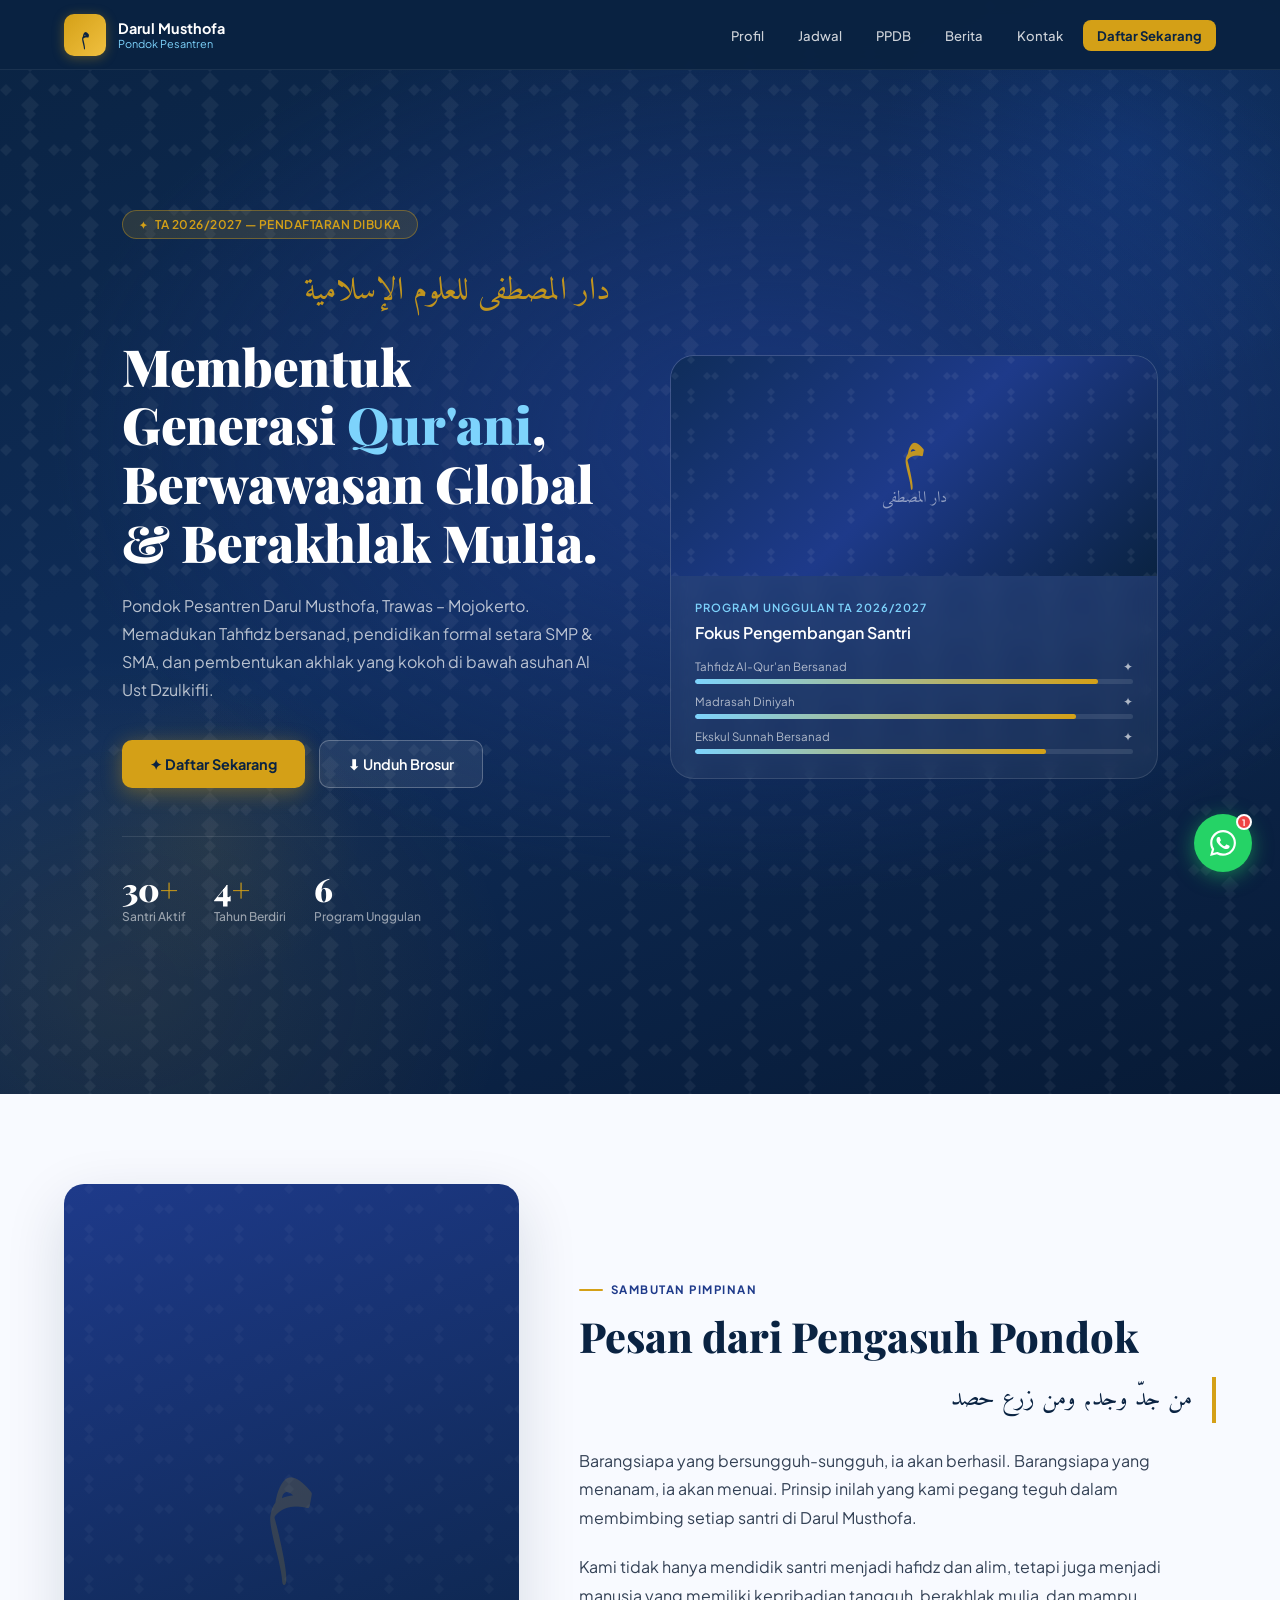
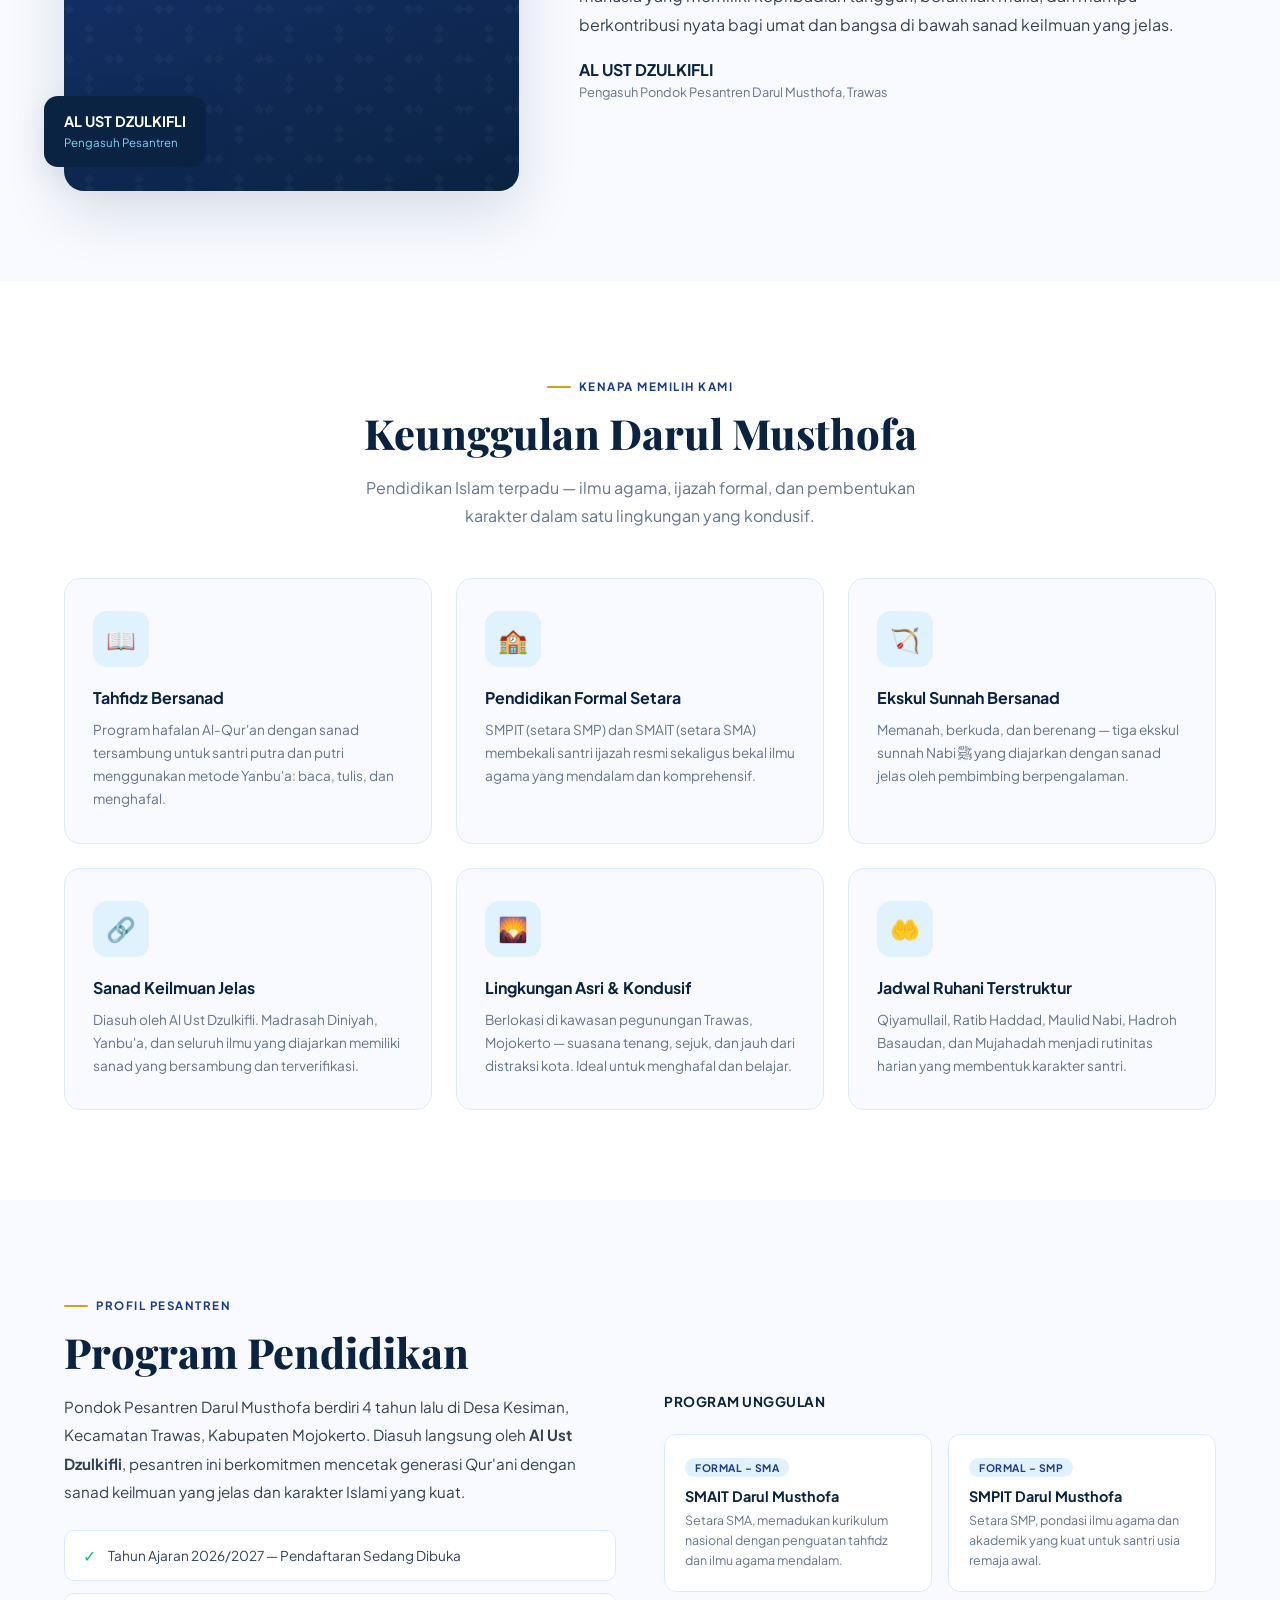
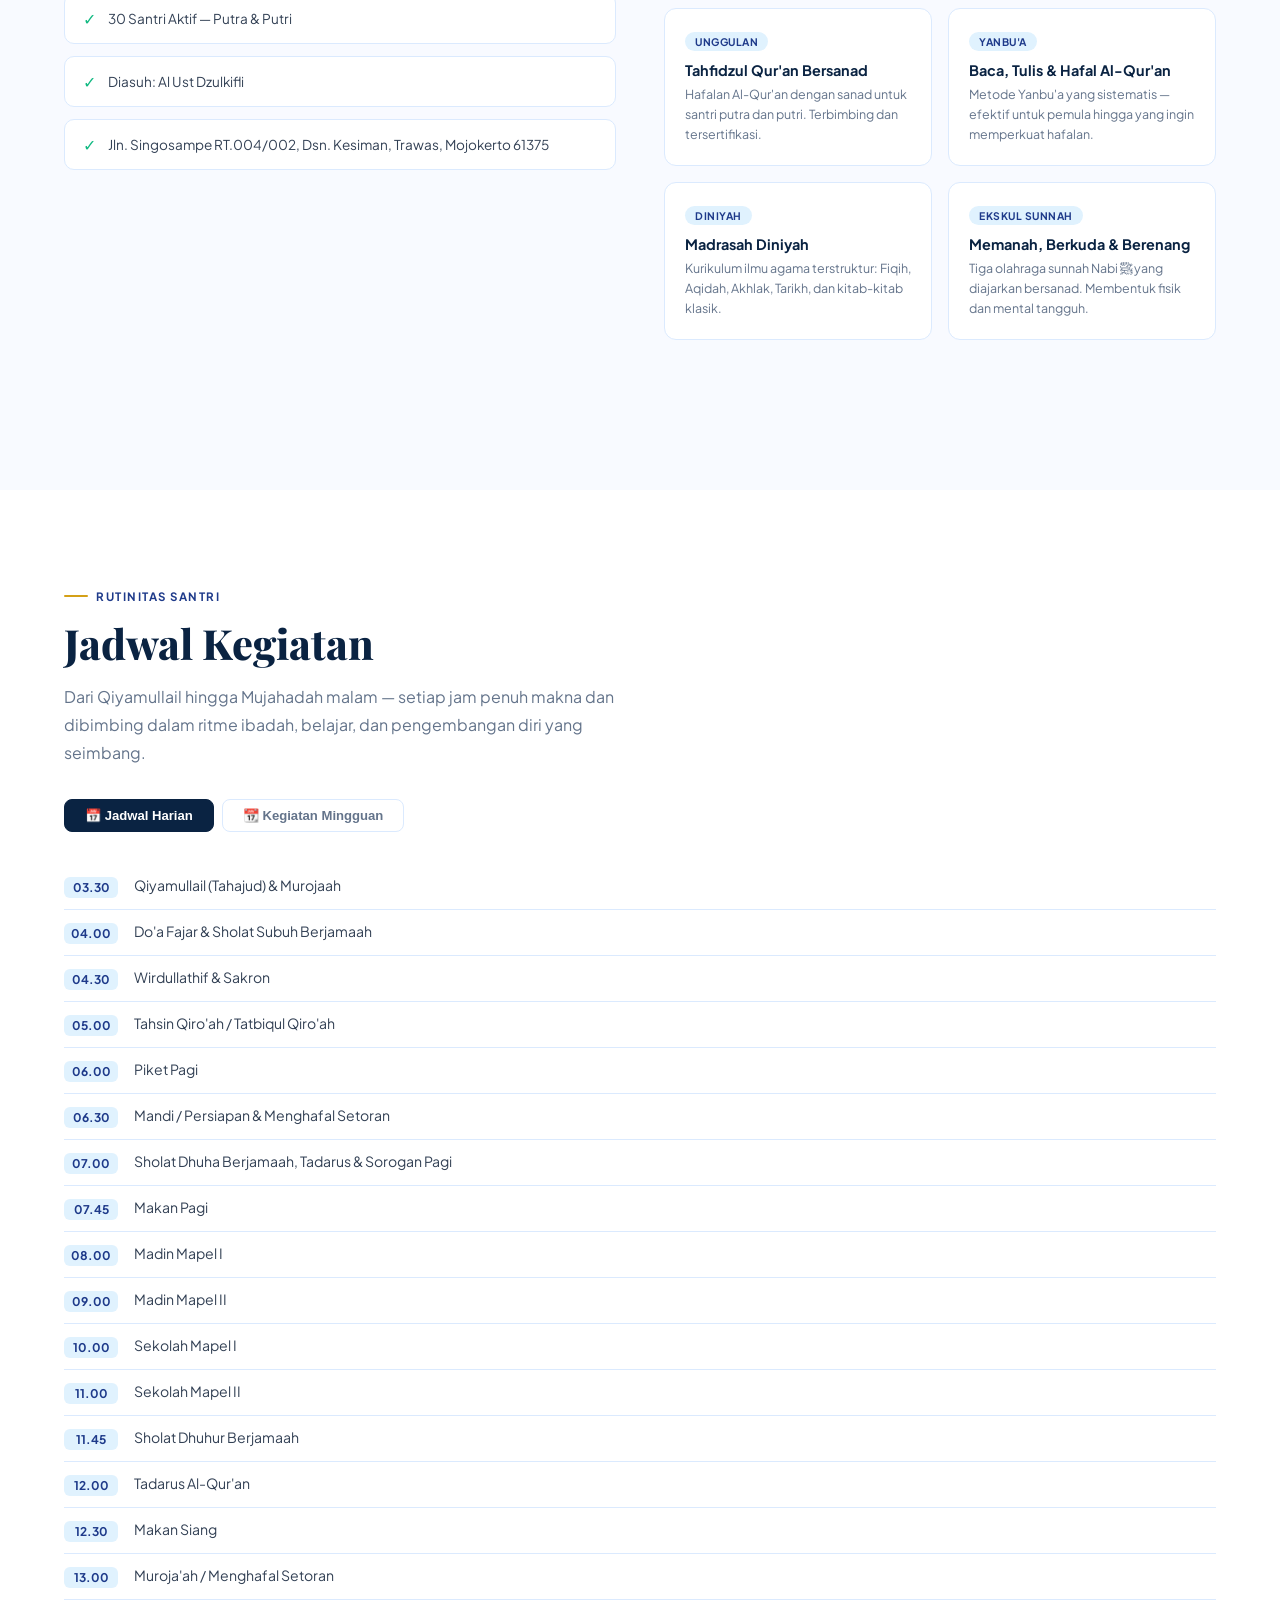
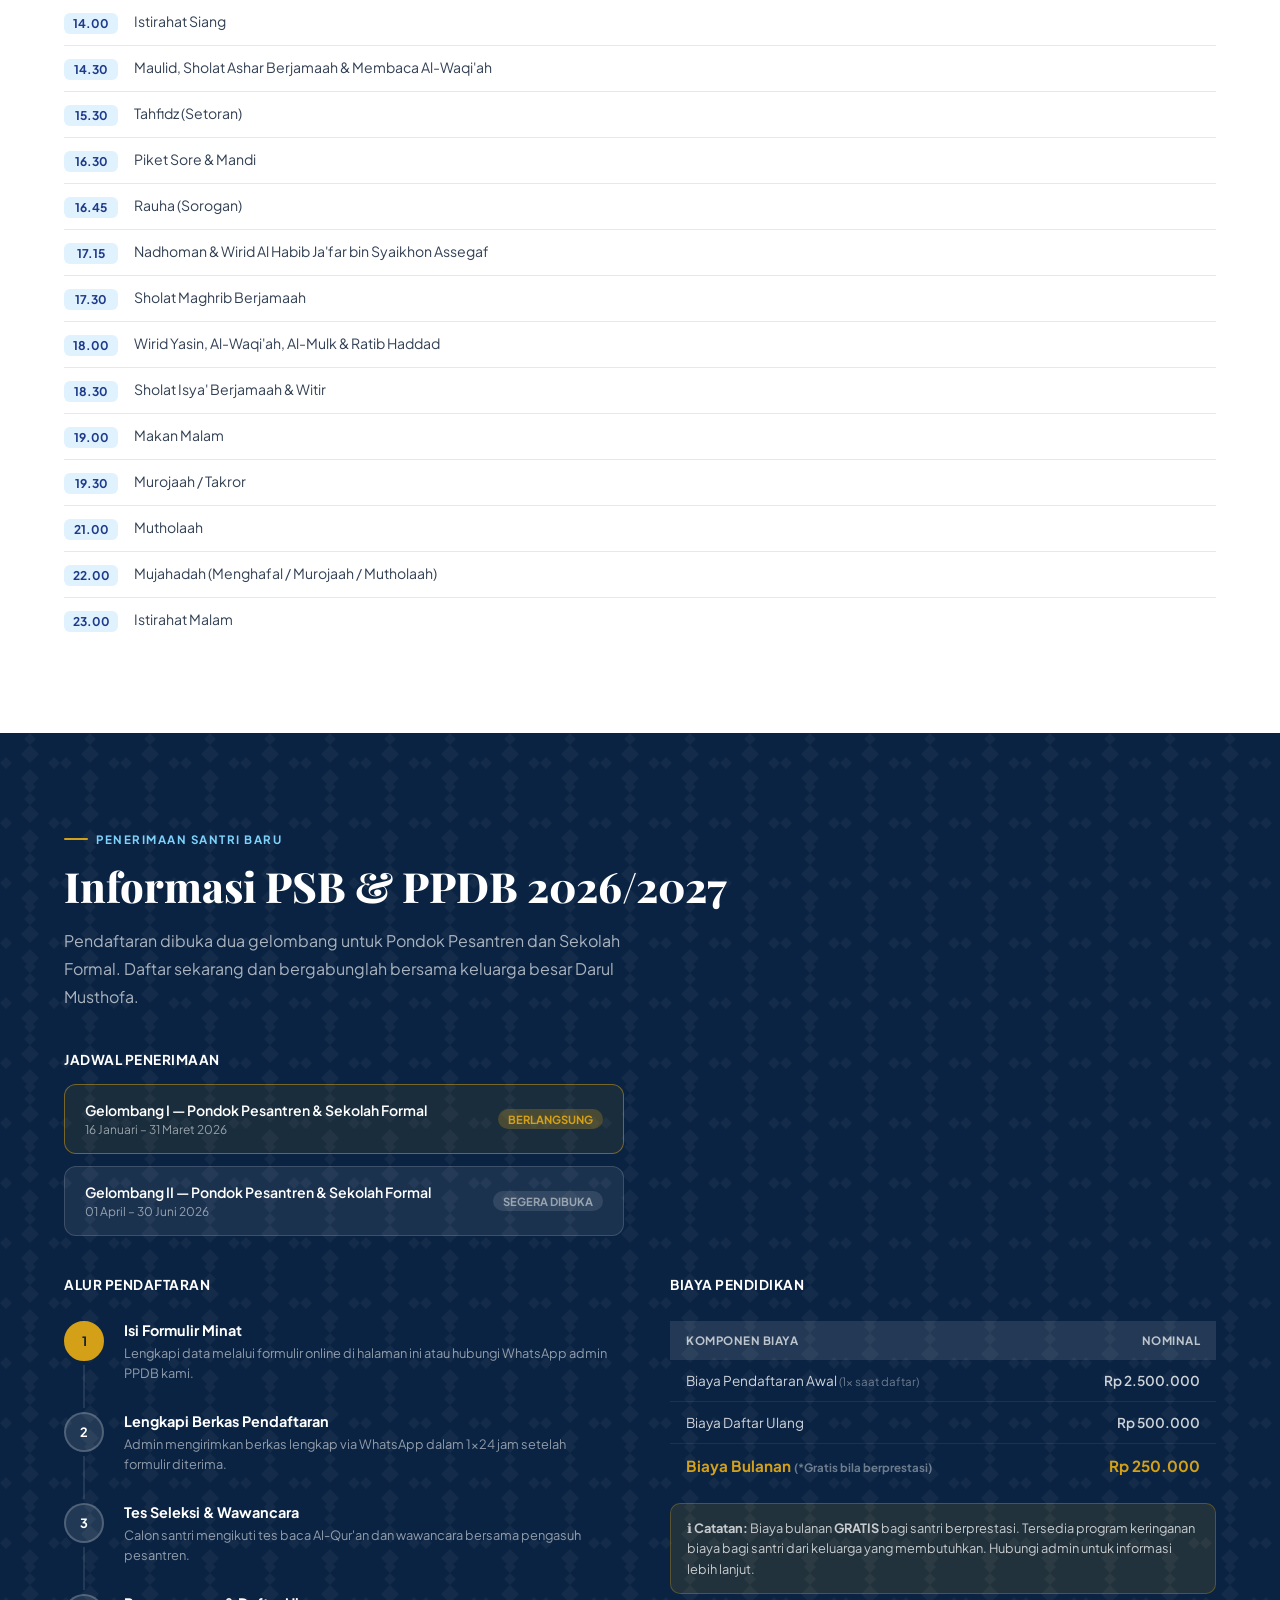
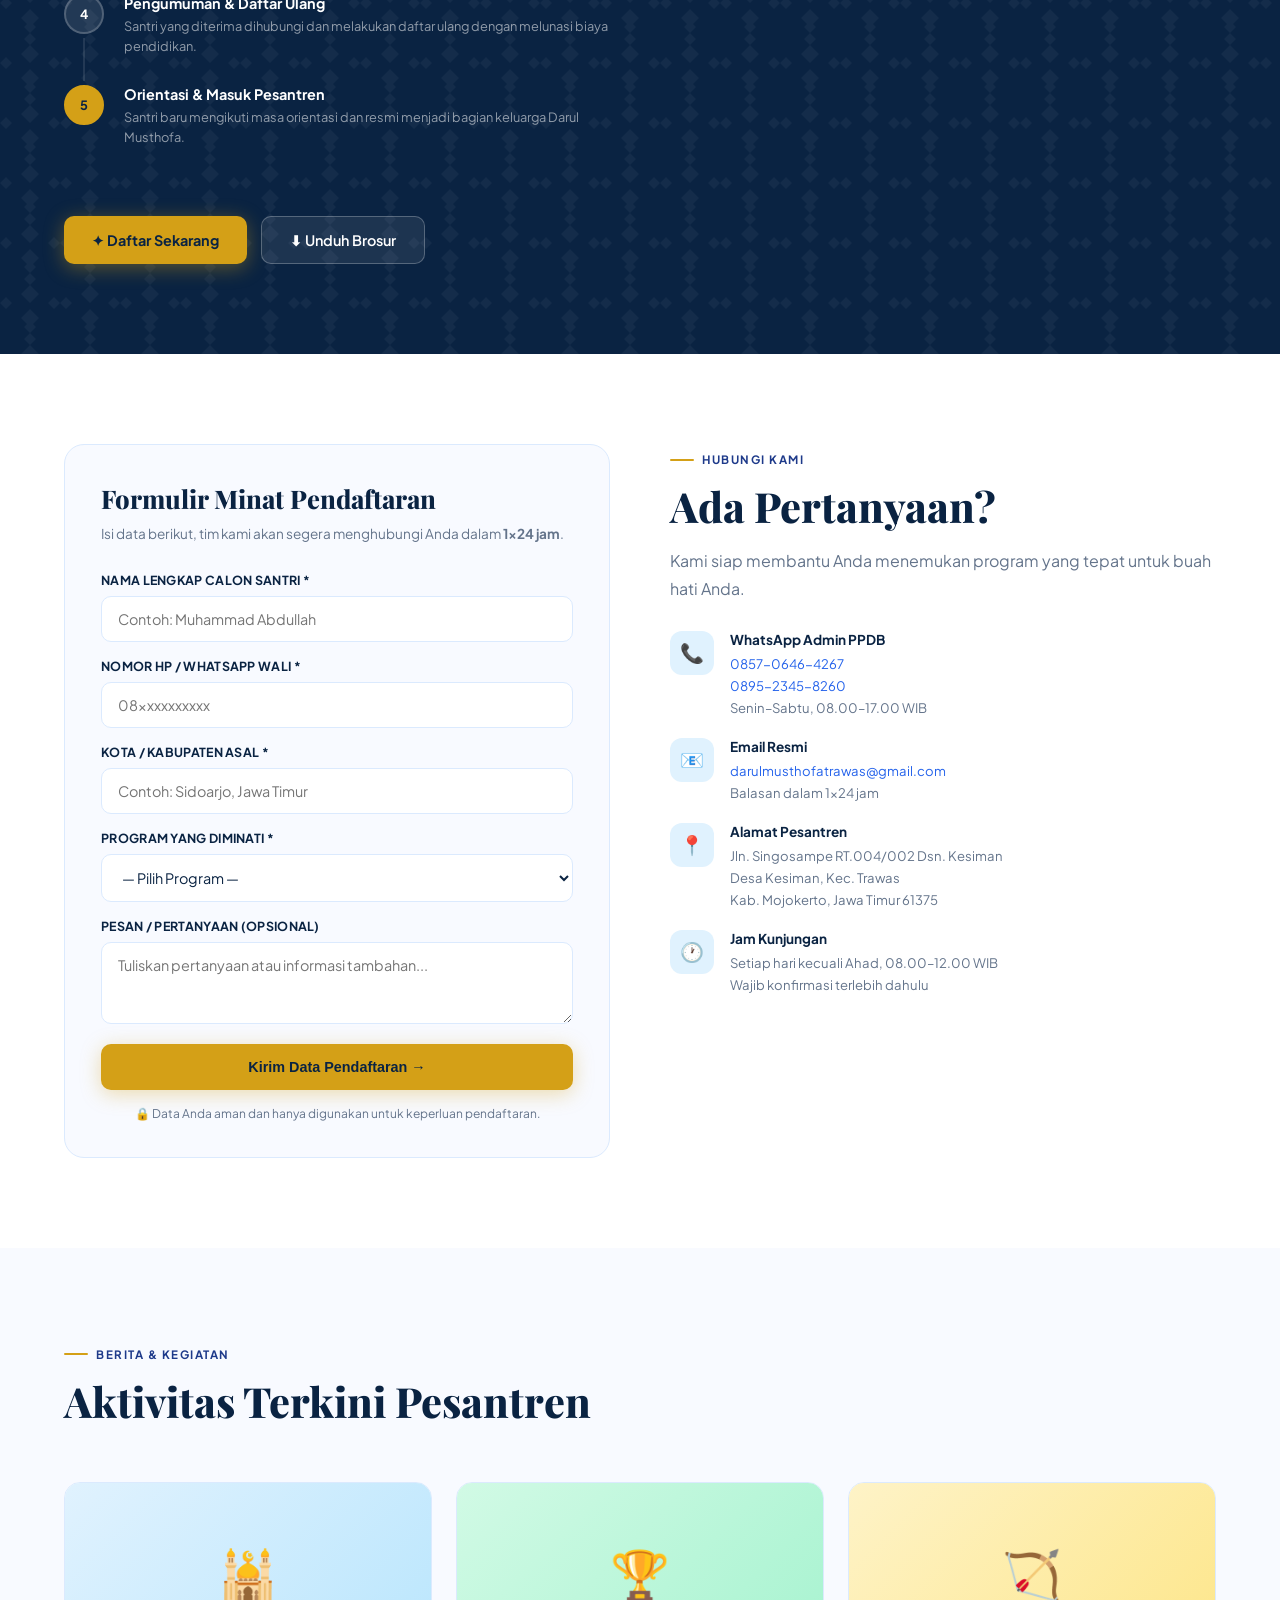
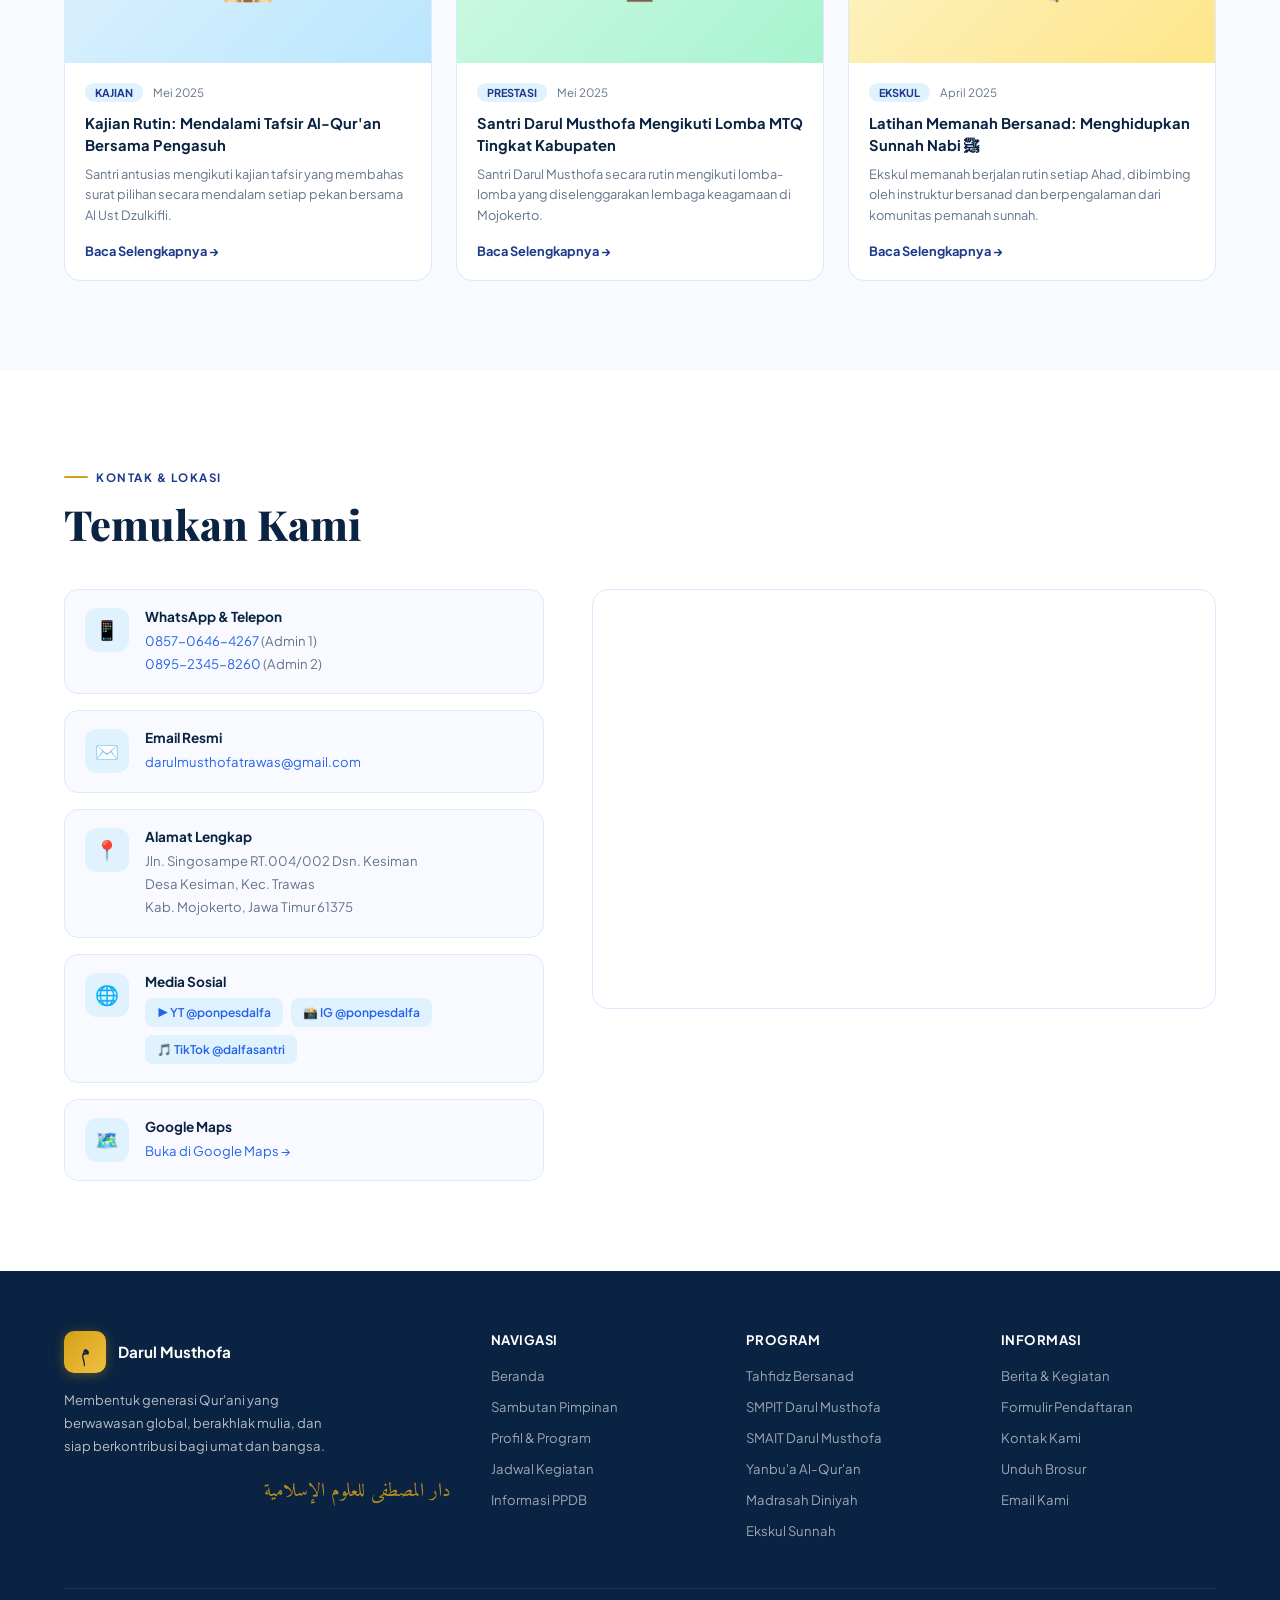
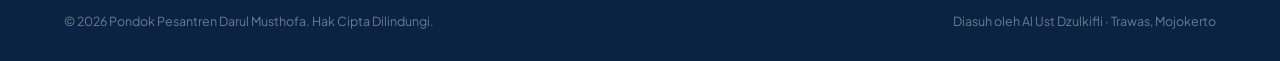
==== commit f9bd78fb: "Fix and update bugs" ====
--- a/index.html
+++ b/index.html
@@ -3,644 +3,283 @@
 <head>
   <meta charset="UTF-8" />
   <meta name="viewport" content="width=device-width, initial-scale=1.0" />
-  <title>Pondok Pesantren Darul Musthofa</title>
+  <title>Pondok Pesantren Darul Musthofa – Trawas, Mojokerto</title>
   <meta name="description" content="Membentuk Generasi Qur'ani, Berwawasan Global dan Berakhlak Mulia." />
   <link rel="preconnect" href="https://fonts.googleapis.com" />
   <link rel="preconnect" href="https://fonts.gstatic.com" crossorigin />
   <link href="https://fonts.googleapis.com/css2?family=Playfair+Display:wght@500;700;900&family=Plus+Jakarta+Sans:wght@300;400;500;600;700&family=Amiri:wght@400;700&display=swap" rel="stylesheet" />
   <style>
     :root {
-      --navy: #0A2342;
-      --navy-mid: #1E3A8A;
-      --navy-light: #2563EB;
-      --baby-blue: #E0F2FE;
-      --baby-blue-mid: #BAE6FD;
-      --sky: #7DD3FC;
-      --white: #FFFFFF;
-      --off-white: #F8FAFF;
-      --text-dark: #0A2342;
-      --text-body: #334155;
-      --text-muted: #64748B;
-      --gold: #D4A017;
-      --gold-light: #F9E4A0;
-      --border: #DBEAFE;
-      --shadow-sm: 0 2px 8px rgba(10,35,66,0.06);
-      --shadow-md: 0 8px 32px rgba(10,35,66,0.10);
-      --shadow-lg: 0 20px 60px rgba(10,35,66,0.14);
-      --radius: 16px;
-      --radius-sm: 8px;
+      --navy:#0A2342;--navy-mid:#1E3A8A;--navy-light:#2563EB;
+      --baby-blue:#E0F2FE;--baby-blue-mid:#BAE6FD;--sky:#7DD3FC;
+      --white:#FFFFFF;--off-white:#F8FAFF;
+      --text-dark:#0A2342;--text-body:#334155;--text-muted:#64748B;
+      --gold:#D4A017;--gold-light:#F9E4A0;--border:#DBEAFE;--green:#10B981;
+      --shadow-sm:0 2px 8px rgba(10,35,66,.06);--shadow-md:0 8px 32px rgba(10,35,66,.10);
+      --shadow-lg:0 20px 60px rgba(10,35,66,.14);--radius:16px;--radius-sm:8px;
     }
-
-    *, *::before, *::after { box-sizing: border-box; margin: 0; padding: 0; }
-
-    html { scroll-behavior: smooth; font-size: 16px; }
-
-    body {
-      font-family: 'Plus Jakarta Sans', sans-serif;
-      background: var(--white);
-      color: var(--text-body);
-      overflow-x: hidden;
+    *,*::before,*::after{box-sizing:border-box;margin:0;padding:0}
+    html{scroll-behavior:smooth;font-size:16px}
+    body{font-family:'Plus Jakarta Sans',sans-serif;background:var(--white);color:var(--text-body);overflow-x:hidden}
+
+    /* NAV */
+    nav{position:fixed;top:0;left:0;right:0;z-index:100;background:rgba(10,35,66,.97);backdrop-filter:blur(12px);border-bottom:1px solid rgba(255,255,255,.07);padding:0 5%;display:flex;align-items:center;justify-content:space-between;height:70px}
+    .nav-brand{display:flex;align-items:center;gap:12px;text-decoration:none}
+    .nav-logo{width:42px;height:42px;border-radius:10px;background:linear-gradient(135deg,var(--gold),#F0C040);display:flex;align-items:center;justify-content:center;font-family:'Amiri',serif;font-size:20px;color:var(--navy);font-weight:700;box-shadow:0 2px 12px rgba(212,160,23,.35)}
+    .nav-title strong{display:block;font-size:.9rem;font-weight:700;color:white}
+    .nav-title span{display:block;font-size:.68rem;color:var(--sky)}
+    .nav-links{display:flex;gap:6px;list-style:none}
+    .nav-links a{color:rgba(255,255,255,.8);text-decoration:none;font-size:.82rem;font-weight:500;padding:7px 14px;border-radius:8px;transition:all .2s}
+    .nav-links a:hover{background:rgba(255,255,255,.1);color:white}
+    .nav-cta{background:var(--gold)!important;color:var(--navy)!important;font-weight:700!important}
+    .hamburger{display:none;flex-direction:column;gap:5px;cursor:pointer;background:none;border:none;padding:4px}
+    .hamburger span{display:block;width:24px;height:2px;background:white;border-radius:2px;transition:all .3s}
+    .mobile-nav{display:none;position:fixed;top:70px;left:0;right:0;background:var(--navy);z-index:99;padding:20px 5%;border-bottom:1px solid rgba(255,255,255,.1);flex-direction:column;gap:4px}
+    .mobile-nav.open{display:flex}
+    .mobile-nav a{color:rgba(255,255,255,.85);text-decoration:none;font-size:.9rem;font-weight:500;padding:12px 16px;border-radius:8px;transition:background .2s}
+    .mobile-nav a:hover{background:rgba(255,255,255,.08)}
+
+    /* HERO */
+    #hero{min-height:100vh;position:relative;display:flex;align-items:center;overflow:hidden;background:var(--navy)}
+    .hero-bg{position:absolute;inset:0;background:radial-gradient(ellipse 80% 60% at 60% 40%,rgba(30,58,138,.7) 0%,transparent 70%),radial-gradient(ellipse 50% 50% at 10% 90%,rgba(212,160,23,.1) 0%,transparent 60%),linear-gradient(160deg,#0A2342 0%,#0F2D5A 50%,#071A35 100%)}
+    .hero-pattern{position:absolute;inset:0;opacity:.05;background-image:url("data:image/svg+xml,%3Csvg width='60' height='60' viewBox='0 0 60 60' xmlns='http://www.w3.org/2000/svg'%3E%3Cg fill='%23ffffff'%3E%3Cpath d='M30 0l6 6-6 6-6-6 6-6zm0 48l6 6-6 6-6-6 6-6zM0 30l6-6 6 6-6 6-6-6zm48 0l6-6 6 6-6 6-6-6zM30 12l9 9-9 9-9-9 9-9zm0 24l9 9-9 9-9-9 9-9z'/%3E%3C/g%3E%3C/svg%3E")}
+    .hero-deco{position:absolute;border-radius:50%;pointer-events:none}
+    .hd1{width:500px;height:500px;right:-100px;top:-100px;background:radial-gradient(circle,rgba(37,99,235,.15) 0%,transparent 70%)}
+    .hd2{width:300px;height:300px;left:5%;bottom:10%;background:radial-gradient(circle,rgba(212,160,23,.08) 0%,transparent 70%)}
+    .hero-content{position:relative;z-index:2;max-width:1200px;margin:0 auto;padding:120px 5% 80px;display:grid;grid-template-columns:1fr 1fr;gap:60px;align-items:center}
+    .hero-text{animation:fadeUp .9s ease both}
+    .hero-badge{display:inline-flex;align-items:center;gap:8px;background:rgba(212,160,23,.15);border:1px solid rgba(212,160,23,.4);color:var(--gold);padding:6px 16px;border-radius:40px;font-size:.75rem;font-weight:600;letter-spacing:.5px;margin-bottom:24px;text-transform:uppercase}
+    .hero-badge::before{content:'✦';font-size:.65rem}
+    .hero-arabic{font-family:'Amiri',serif;font-size:clamp(1.4rem,3vw,2rem);color:var(--gold);opacity:.9;margin-bottom:16px;text-align:right;direction:rtl;line-height:1.8}
+    .hero-title{font-family:'Playfair Display',serif;font-size:clamp(2rem,4vw,3.2rem);font-weight:900;color:white;line-height:1.15;margin-bottom:20px}
+    .hero-title em{color:var(--sky);font-style:normal}
+    .hero-desc{color:rgba(255,255,255,.7);font-size:1rem;line-height:1.75;margin-bottom:36px;max-width:480px}
+    .hero-btns{display:flex;gap:14px;flex-wrap:wrap}
+    .btn-primary{background:var(--gold);color:var(--navy);padding:14px 28px;border-radius:10px;font-weight:700;font-size:.9rem;text-decoration:none;border:none;cursor:pointer;transition:all .25s;display:inline-flex;align-items:center;gap:8px;box-shadow:0 4px 20px rgba(212,160,23,.4)}
+    .btn-primary:hover{background:#F0C040;transform:translateY(-2px)}
+    .btn-secondary{background:rgba(255,255,255,.08);color:white;padding:14px 28px;border-radius:10px;font-weight:600;font-size:.9rem;border:1.5px solid rgba(255,255,255,.25);text-decoration:none;cursor:pointer;transition:all .25s;display:inline-flex;align-items:center;gap:8px}
+    .btn-secondary:hover{background:rgba(255,255,255,.14);transform:translateY(-2px)}
+    .hero-stats{display:flex;gap:28px;margin-top:48px;padding-top:36px;border-top:1px solid rgba(255,255,255,.1)}
+    .stat-num{font-family:'Playfair Display',serif;font-size:2rem;font-weight:900;color:white;line-height:1}
+    .stat-num span{color:var(--gold)}
+    .stat-label{font-size:.75rem;color:rgba(255,255,255,.55);margin-top:4px;font-weight:500}
+    .hero-card-wrap{animation:fadeUp 1s .2s ease both}
+    .hero-card{background:rgba(255,255,255,.05);border:1px solid rgba(255,255,255,.12);border-radius:24px;overflow:hidden;backdrop-filter:blur(10px)}
+    .hero-card-visual{width:100%;height:220px;background:linear-gradient(135deg,#0F2D5A,#1E3A8A,#0A2342);display:flex;align-items:center;justify-content:center;position:relative;overflow:hidden}
+    .hero-card-visual-bg{position:absolute;inset:0;opacity:.06;background-image:url("data:image/svg+xml,%3Csvg width='40' height='40' viewBox='0 0 40 40' xmlns='http://www.w3.org/2000/svg'%3E%3Cpath d='M20 0l4 4-4 4-4-4 4-4zm0 32l4 4-4 4-4-4 4-4zM0 20l4-4 4 4-4 4-4-4zm32 0l4-4 4 4-4 4-4-4z' fill='%23ffffff'/%3E%3C/svg%3E")}
+    .arabic-large{font-family:'Amiri',serif;font-size:3.5rem;color:var(--gold);opacity:.9;line-height:1;z-index:1;text-align:center}
+    .arabic-sub{font-family:'Amiri',serif;font-size:1rem;color:rgba(255,255,255,.5);margin-top:8px;text-align:center;z-index:1}
+    .hcv-inner{z-index:1;text-align:center}
+    .hero-card-body{padding:24px}
+    .hero-card-body .label{font-size:.7rem;text-transform:uppercase;letter-spacing:1px;color:var(--sky);font-weight:600;margin-bottom:8px}
+    .hero-card-body h3{color:white;font-size:1rem;font-weight:600;margin-bottom:16px}
+    .progress-row{display:flex;flex-direction:column;gap:10px}
+    .progress-label{display:flex;justify-content:space-between;font-size:.72rem;color:rgba(255,255,255,.65);margin-bottom:5px}
+    .progress-bar{background:rgba(255,255,255,.1);border-radius:40px;height:5px;overflow:hidden}
+    .progress-fill{height:100%;border-radius:40px;background:linear-gradient(90deg,var(--sky),var(--gold))}
+
+    /* SHARED */
+    section{padding:90px 5%}
+    .container{max-width:1200px;margin:0 auto}
+    .section-label{display:inline-flex;align-items:center;gap:8px;font-size:.72rem;font-weight:700;text-transform:uppercase;letter-spacing:1.5px;color:var(--navy-mid);margin-bottom:14px}
+    .section-label::before{content:'';display:block;width:24px;height:2px;background:var(--gold);border-radius:2px}
+    .section-title{font-family:'Playfair Display',serif;font-size:clamp(1.8rem,3.5vw,2.6rem);font-weight:800;color:var(--navy);line-height:1.2;margin-bottom:16px}
+    .section-desc{color:var(--text-muted);font-size:1rem;line-height:1.75;max-width:560px}
+
+    /* SAMBUTAN */
+    #sambutan{background:var(--off-white)}
+    .sambutan-grid{display:grid;grid-template-columns:1fr 1.4fr;gap:60px;align-items:center}
+    .sambutan-img-wrap{position:relative}
+    .sambutan-img{width:100%;aspect-ratio:3/4;border-radius:20px;background:linear-gradient(160deg,#1E3A8A,#0A2342);display:flex;align-items:center;justify-content:center;box-shadow:var(--shadow-lg);overflow:hidden;position:relative}
+    .sambutan-img-symbol{font-family:'Amiri',serif;font-size:8rem;color:rgba(212,160,23,.18);user-select:none}
+    .sambutan-img-overlay{position:absolute;inset:0;background-image:url("data:image/svg+xml,%3Csvg width='50' height='50' viewBox='0 0 50 50' xmlns='http://www.w3.org/2000/svg'%3E%3Cpath d='M25 0l5 5-5 5-5-5 5-5zm0 40l5 5-5 5-5-5 5-5zM0 25l5-5 5 5-5 5-5-5zm40 0l5-5 5 5-5 5-5-5z' fill='%23ffffff' fill-opacity='0.03'/%3E%3C/svg%3E")}
+    .sambutan-badge{position:absolute;bottom:24px;left:-20px;background:var(--navy);color:white;padding:16px 20px;border-radius:14px;box-shadow:var(--shadow-md)}
+    .sambutan-badge strong{display:block;font-size:.9rem}
+    .sambutan-badge span{font-size:.72rem;color:var(--sky)}
+    .sambutan-quote{font-family:'Amiri',serif;direction:rtl;font-size:1.5rem;color:var(--navy);line-height:1.9;border-right:4px solid var(--gold);padding-right:20px;margin-bottom:24px}
+    .sambutan-text{font-size:1rem;line-height:1.8;color:var(--text-body);margin-bottom:20px}
+    .sambutan-name strong{display:block;font-size:1rem;color:var(--navy);font-weight:700}
+    .sambutan-name span{font-size:.8rem;color:var(--text-muted)}
+
+    /* KEUNGGULAN */
+    #keunggulan{background:white}
+    .keunggulan-grid{display:grid;grid-template-columns:repeat(3,1fr);gap:24px;margin-top:48px}
+    .keunggulan-card{background:var(--off-white);border:1px solid var(--border);border-radius:var(--radius);padding:32px 28px;transition:all .3s;cursor:default}
+    .keunggulan-card:hover{background:var(--navy);border-color:var(--navy);transform:translateY(-6px);box-shadow:var(--shadow-lg)}
+    .keunggulan-card:hover .keunggulan-icon{background:rgba(255,255,255,.15)}
+    .keunggulan-card:hover h3{color:white}
+    .keunggulan-card:hover p{color:rgba(255,255,255,.7)}
+    .keunggulan-icon{width:56px;height:56px;border-radius:14px;background:var(--baby-blue);display:flex;align-items:center;justify-content:center;font-size:1.5rem;margin-bottom:20px;transition:all .3s}
+    .keunggulan-card h3{font-size:1rem;font-weight:700;color:var(--navy);margin-bottom:10px;transition:color .3s}
+    .keunggulan-card p{font-size:.85rem;line-height:1.7;color:var(--text-muted);transition:color .3s}
+
+    /* PROFIL */
+    #profil{background:var(--off-white)}
+    .profil-top{display:grid;grid-template-columns:1fr 1fr;gap:48px;margin-bottom:60px;align-items:start}
+    .legalitas-list{list-style:none;display:flex;flex-direction:column;gap:12px;margin-top:24px}
+    .legalitas-list li{display:flex;align-items:center;gap:12px;background:white;padding:14px 18px;border-radius:10px;border:1px solid var(--border);font-size:.85rem;color:var(--text-body)}
+    .legalitas-list li .check{color:var(--green);font-size:1rem;flex-shrink:0}
+    .program-grid{display:grid;grid-template-columns:repeat(2,1fr);gap:16px;margin-top:24px}
+    .program-card{background:white;border:1px solid var(--border);border-radius:12px;padding:20px;transition:all .25s}
+    .program-card:hover{border-color:var(--navy-mid);box-shadow:var(--shadow-sm)}
+    .program-card .tag{display:inline-block;background:var(--baby-blue);color:var(--navy-mid);font-size:.65rem;font-weight:700;text-transform:uppercase;letter-spacing:.5px;padding:3px 10px;border-radius:40px;margin-bottom:10px}
+    .program-card h4{font-size:.9rem;font-weight:700;color:var(--navy);margin-bottom:6px}
+    .program-card p{font-size:.78rem;color:var(--text-muted);line-height:1.6}
+
+    /* JADWAL */
+    #jadwal{background:white}
+    .jadwal-tabs{display:flex;gap:8px;margin-bottom:32px;flex-wrap:wrap}
+    .jadwal-tab{padding:8px 20px;border-radius:8px;border:1.5px solid var(--border);font-size:.82rem;font-weight:600;cursor:pointer;background:white;color:var(--text-muted);transition:all .2s}
+    .jadwal-tab.active{background:var(--navy);color:white;border-color:var(--navy)}
+    .jadwal-tab:hover:not(.active){border-color:var(--navy);color:var(--navy)}
+    .jadwal-panel{display:none}
+    .jadwal-panel.active{display:block}
+    .jadwal-list{list-style:none;display:flex;flex-direction:column}
+    .jadwal-item{display:flex;gap:16px;padding:11px 0;border-bottom:1px solid var(--border);align-items:flex-start}
+    .jadwal-item:last-child{border-bottom:none}
+    .jadwal-time{min-width:54px;font-size:.75rem;font-weight:700;color:var(--navy-mid);background:var(--baby-blue);padding:3px 7px;border-radius:6px;text-align:center;flex-shrink:0;margin-top:2px}
+    .jadwal-activity{font-size:.88rem;color:var(--text-body);line-height:1.5}
+    .rutinan-grid{display:grid;grid-template-columns:repeat(2,1fr);gap:16px;margin-top:8px}
+    .rutinan-card{background:var(--off-white);border:1px solid var(--border);border-radius:12px;padding:18px}
+    .rutinan-day{font-size:.72rem;font-weight:700;text-transform:uppercase;letter-spacing:.5px;color:var(--gold);margin-bottom:6px}
+    .rutinan-title{font-size:.88rem;font-weight:600;color:var(--navy);margin-bottom:4px}
+    .rutinan-time{font-size:.78rem;color:var(--text-muted)}
+
+    /* PPDB */
+    #ppdb{background:var(--navy);position:relative;overflow:hidden}
+    .ppdb-geo{position:absolute;inset:0;opacity:.04;background-image:url("data:image/svg+xml,%3Csvg width='60' height='60' viewBox='0 0 60 60' xmlns='http://www.w3.org/2000/svg'%3E%3Cg fill='%23ffffff'%3E%3Cpath d='M30 0l6 6-6 6-6-6 6-6zm0 48l6 6-6 6-6-6 6-6zM0 30l6-6 6 6-6 6-6-6zm48 0l6-6 6 6-6 6-6-6zM30 12l9 9-9 9-9-9 9-9zm0 24l9 9-9 9-9-9 9-9z'/%3E%3C/g%3E%3C/svg%3E")}
+    #ppdb .section-label{color:var(--sky)}
+    #ppdb .section-label::before{background:var(--gold)}
+    #ppdb .section-title{color:white}
+    #ppdb .section-desc{color:rgba(255,255,255,.65)}
+    .gelombang-wrap{margin-top:40px;margin-bottom:8px}
+    .gelombang-title{font-size:.85rem;font-weight:700;color:white;margin-bottom:16px;text-transform:uppercase;letter-spacing:.5px}
+    .gelombang-cards{display:flex;flex-direction:column;gap:12px;max-width:560px}
+    .gelombang-card{background:rgba(255,255,255,.07);border:1px solid rgba(255,255,255,.15);border-radius:12px;padding:16px 20px;display:flex;justify-content:space-between;align-items:center;gap:12px}
+    .gelombang-card.open{border-color:rgba(212,160,23,.5);background:rgba(212,160,23,.08)}
+    .gelombang-badge{font-size:.7rem;font-weight:700;text-transform:uppercase;padding:3px 10px;border-radius:40px}
+    .gelombang-badge.open{background:rgba(212,160,23,.25);color:var(--gold)}
+    .gelombang-badge.soon{background:rgba(255,255,255,.1);color:rgba(255,255,255,.5)}
+    .gelombang-label{color:white;font-size:.88rem;font-weight:600}
+    .gelombang-date{font-size:.75rem;color:rgba(255,255,255,.55);margin-top:3px}
+    .ppdb-grid{display:grid;grid-template-columns:1fr 1fr;gap:60px;margin-top:40px}
+    .alur-title{font-size:.85rem;font-weight:700;color:white;margin-bottom:28px;text-transform:uppercase;letter-spacing:.5px}
+    .timeline{display:flex;flex-direction:column}
+    .timeline-item{display:flex;gap:20px}
+    .timeline-left{display:flex;flex-direction:column;align-items:center}
+    .timeline-dot{width:40px;height:40px;border-radius:50%;flex-shrink:0;background:rgba(255,255,255,.1);border:2px solid rgba(255,255,255,.2);display:flex;align-items:center;justify-content:center;font-size:.8rem;font-weight:700;color:white;transition:all .3s}
+    .timeline-item.active .timeline-dot{background:var(--gold);border-color:var(--gold);color:var(--navy)}
+    .timeline-line{width:2px;flex:1;min-height:24px;background:rgba(255,255,255,.1);margin:4px 0}
+    .timeline-item:last-child .timeline-line{display:none}
+    .timeline-content{padding-bottom:28px}
+    .timeline-content h4{color:white;font-size:.9rem;font-weight:700;margin-bottom:4px}
+    .timeline-content p{color:rgba(255,255,255,.55);font-size:.8rem;line-height:1.6}
+    .biaya-table{width:100%;border-collapse:collapse;margin-top:8px}
+    .biaya-table th{background:rgba(255,255,255,.1);color:rgba(255,255,255,.7);font-size:.72rem;text-transform:uppercase;letter-spacing:.5px;padding:12px 16px;text-align:left}
+    .biaya-table td{padding:12px 16px;font-size:.85rem;color:rgba(255,255,255,.8);border-bottom:1px solid rgba(255,255,255,.07)}
+    .biaya-table tr:last-child td{border-bottom:none;font-weight:700;color:var(--gold);font-size:.95rem}
+    .biaya-table .amount{text-align:right;font-weight:600}
+    .ppdb-note{background:rgba(212,160,23,.12);border:1px solid rgba(212,160,23,.3);border-radius:10px;padding:14px 16px;margin-top:16px;font-size:.8rem;color:rgba(255,255,255,.75);line-height:1.6}
+    .ppdb-actions{display:flex;gap:14px;margin-top:40px;flex-wrap:wrap}
+
+    /* FORM */
+    #form-minat{background:white}
+    .form-grid{display:grid;grid-template-columns:1fr 1fr;gap:60px;align-items:start}
+    .form-card{background:var(--off-white);border:1px solid var(--border);border-radius:20px;padding:36px}
+    .form-card h3{font-family:'Playfair Display',serif;font-size:1.6rem;font-weight:800;color:var(--navy);margin-bottom:8px}
+    .form-card .sub{font-size:.85rem;color:var(--text-muted);margin-bottom:28px;line-height:1.6}
+    .form-row{display:flex;flex-direction:column;gap:16px}
+    .form-group label{display:block;font-size:.78rem;font-weight:700;color:var(--navy);margin-bottom:8px;text-transform:uppercase;letter-spacing:.3px}
+    .form-group input,.form-group select,.form-group textarea{width:100%;padding:13px 16px;border:1.5px solid var(--border);border-radius:10px;font-size:.9rem;font-family:inherit;background:white;color:var(--text-dark);transition:border-color .2s;outline:none}
+    .form-group input:focus,.form-group select:focus,.form-group textarea:focus{border-color:var(--navy-light)}
+    .form-submit{background:var(--gold);color:var(--navy);padding:15px 28px;border-radius:10px;font-weight:700;font-size:.9rem;border:none;cursor:pointer;transition:all .25s;display:flex;align-items:center;justify-content:center;gap:8px;box-shadow:0 4px 20px rgba(212,160,23,.35)}
+    .form-submit:hover{background:#F0C040;transform:translateY(-2px)}
+    .form-note{font-size:.75rem;color:var(--text-muted);text-align:center}
+    .form-info-item{display:flex;gap:16px;align-items:flex-start;margin-bottom:20px}
+    .form-icon{width:44px;height:44px;border-radius:12px;background:var(--baby-blue);display:flex;align-items:center;justify-content:center;font-size:1.2rem;flex-shrink:0}
+    .form-info-text strong{display:block;font-size:.85rem;font-weight:700;color:var(--navy);margin-bottom:4px}
+    .form-info-text span{font-size:.82rem;color:var(--text-muted);line-height:1.6}
+    .form-info-text a{color:var(--navy-light);text-decoration:none}
+    .form-info-text a:hover{text-decoration:underline}
+
+    /* BERITA */
+    #berita{background:var(--off-white)}
+    .berita-grid{display:grid;grid-template-columns:repeat(3,1fr);gap:24px;margin-top:40px}
+    .berita-card{background:white;border-radius:16px;overflow:hidden;border:1px solid var(--border);transition:all .3s}
+    .berita-card:hover{transform:translateY(-4px);box-shadow:var(--shadow-md)}
+    .berita-img-ph{width:100%;height:180px;display:flex;align-items:center;justify-content:center;font-size:3rem}
+    .bg1{background:linear-gradient(135deg,#E0F2FE,#BAE6FD)}
+    .bg2{background:linear-gradient(135deg,#D1FAE5,#A7F3D0)}
+    .bg3{background:linear-gradient(135deg,#FEF3C7,#FDE68A)}
+    .berita-body{padding:20px}
+    .berita-meta{display:flex;align-items:center;gap:10px;margin-bottom:10px}
+    .berita-tag{background:var(--baby-blue);color:var(--navy-mid);font-size:.68rem;font-weight:700;text-transform:uppercase;padding:3px 10px;border-radius:40px}
+    .berita-date{font-size:.72rem;color:var(--text-muted)}
+    .berita-body h3{font-size:.92rem;font-weight:700;color:var(--navy);line-height:1.5;margin-bottom:8px}
+    .berita-body p{font-size:.8rem;color:var(--text-muted);line-height:1.6;margin-bottom:14px}
+    .berita-link{font-size:.8rem;font-weight:700;color:var(--navy-mid);text-decoration:none}
+
+    /* KONTAK */
+    #kontak{background:white}
+    .kontak-grid{display:grid;grid-template-columns:1fr 1.3fr;gap:48px;margin-top:40px}
+    .kontak-info{display:flex;flex-direction:column;gap:16px}
+    .kontak-card{display:flex;gap:16px;align-items:flex-start;background:var(--off-white);border:1px solid var(--border);border-radius:14px;padding:18px 20px}
+    .kontak-icon{width:44px;height:44px;border-radius:12px;background:var(--baby-blue);display:flex;align-items:center;justify-content:center;font-size:1.2rem;flex-shrink:0}
+    .kontak-card strong{display:block;font-size:.85rem;font-weight:700;color:var(--navy);margin-bottom:4px}
+    .kontak-card span{font-size:.82rem;color:var(--text-muted);line-height:1.7}
+    .kontak-card a{color:var(--navy-light);text-decoration:none}
+    .kontak-card a:hover{text-decoration:underline}
+    .sosmed-row{display:flex;gap:8px;margin-top:8px;flex-wrap:wrap}
+    .sosmed-btn{background:var(--baby-blue);color:var(--navy-mid);padding:7px 12px;border-radius:8px;font-size:.75rem;font-weight:600;text-decoration:none;transition:all .2s}
+    .sosmed-btn:hover{background:var(--navy);color:white}
+    .map-embed{border-radius:16px;overflow:hidden;border:1px solid var(--border);height:420px}
+    .map-embed iframe{width:100%;height:100%;border:none;display:block}
+
+    /* FOOTER */
+    footer{background:var(--navy);color:rgba(255,255,255,.7);padding:60px 5% 32px}
+    .footer-grid{display:grid;grid-template-columns:1.8fr 1fr 1fr 1fr;gap:40px;max-width:1200px;margin:0 auto 48px}
+    .footer-logo{display:flex;align-items:center;gap:12px;margin-bottom:16px}
+    .footer-logo strong{color:white;font-size:.95rem}
+    .footer-brand p{font-size:.82rem;line-height:1.75;max-width:280px}
+    .footer-arabic{font-family:'Amiri',serif;direction:rtl;font-size:1.2rem;color:var(--gold);margin-top:16px;opacity:.85}
+    .footer-col h4{color:white;font-size:.82rem;font-weight:700;text-transform:uppercase;letter-spacing:.5px;margin-bottom:16px}
+    .footer-col ul{list-style:none;display:flex;flex-direction:column;gap:10px}
+    .footer-col ul a{color:rgba(255,255,255,.6);text-decoration:none;font-size:.82rem;transition:color .2s}
+    .footer-col ul a:hover{color:white}
+    .footer-bottom{max-width:1200px;margin:0 auto;padding-top:24px;border-top:1px solid rgba(255,255,255,.08);display:flex;justify-content:space-between;align-items:center;font-size:.78rem;color:rgba(255,255,255,.4);flex-wrap:wrap;gap:12px}
+
+    /* WA WIDGET */
+    .wa-widget{position:fixed;bottom:28px;right:28px;z-index:200;display:flex;flex-direction:column;align-items:flex-end;gap:12px}
+    .wa-bubble{background:white;border-radius:16px;padding:16px 20px;box-shadow:var(--shadow-lg);max-width:230px;font-size:.8rem;color:var(--text-body);line-height:1.5;border:1px solid var(--border);display:none}
+    .wa-bubble.show{display:block;animation:popIn .3s ease}
+    .wa-bubble strong{display:block;color:var(--navy);margin-bottom:4px}
+    .wa-btn{width:58px;height:58px;border-radius:50%;background:#25D366;border:none;cursor:pointer;display:flex;align-items:center;justify-content:center;box-shadow:0 4px 20px rgba(37,211,102,.5);transition:all .25s;color:white}
+    .wa-btn:hover{transform:scale(1.1) translateY(-2px)}
+    .wa-pulse{position:absolute;top:0;right:0;width:16px;height:16px;background:#EF4444;border-radius:50%;border:2px solid white;font-size:.55rem;color:white;display:flex;align-items:center;justify-content:center;font-weight:700}
+    .toast{position:fixed;bottom:100px;right:28px;z-index:300;background:var(--navy);color:white;padding:14px 22px;border-radius:12px;font-size:.85rem;box-shadow:var(--shadow-lg);display:none;align-items:center;gap:10px}
+    .toast.show{display:flex;animation:popIn .3s ease}
+
+    @keyframes fadeUp{from{opacity:0;transform:translateY(30px)}to{opacity:1;transform:translateY(0)}}
+    @keyframes popIn{from{opacity:0;transform:scale(.8) translateY(10px)}to{opacity:1;transform:scale(1) translateY(0)}}
+    .animate-on-scroll{opacity:0;transform:translateY(24px);transition:opacity .65s ease,transform .65s ease}
+    .animate-on-scroll.visible{opacity:1;transform:none}
+
+    @media(max-width:900px){
+      .hero-content,.sambutan-grid,.profil-top,.ppdb-grid,.form-grid,.kontak-grid{grid-template-columns:1fr}
+      .hero-card-wrap{display:none}
+      .keunggulan-grid,.berita-grid{grid-template-columns:repeat(2,1fr)}
+      .footer-grid{grid-template-columns:1fr 1fr}
+      .nav-links{display:none}
+      .hamburger{display:flex}
+      .sambutan-badge{left:12px}
+      .rutinan-grid{grid-template-columns:1fr}
     }
-
-    /* ─── NAVBAR ─── */
-    nav {
-      position: fixed; top: 0; left: 0; right: 0; z-index: 100;
-      background: rgba(10,35,66,0.97);
-      backdrop-filter: blur(12px);
-      border-bottom: 1px solid rgba(255,255,255,0.07);
-      padding: 0 5%;
-      display: flex; align-items: center; justify-content: space-between;
-      height: 70px;
-      transition: background 0.3s;
-    }
-
-    .nav-brand {
-      display: flex; align-items: center; gap: 12px; text-decoration: none;
-    }
-    .nav-logo {
-      width: 42px; height: 42px; border-radius: 10px;
-      background: linear-gradient(135deg, var(--gold) 0%, #F0C040 100%);
-      display: flex; align-items: center; justify-content: center;
-      font-family: 'Amiri', serif; font-size: 20px; color: var(--navy);
-      font-weight: 700; box-shadow: 0 2px 12px rgba(212,160,23,0.35);
-    }
-    .nav-title { color: white; }
-    .nav-title strong { display: block; font-size: 0.9rem; font-weight: 700; letter-spacing: 0.3px; }
-    .nav-title span { display: block; font-size: 0.68rem; color: var(--sky); font-weight: 400; }
-
-    .nav-links {
-      display: flex; gap: 6px; list-style: none;
-    }
-    .nav-links a {
-      color: rgba(255,255,255,0.8); text-decoration: none;
-      font-size: 0.82rem; font-weight: 500; padding: 7px 14px;
-      border-radius: 8px; transition: all 0.2s;
-    }
-    .nav-links a:hover { background: rgba(255,255,255,0.1); color: white; }
-
-    .nav-cta {
-      background: var(--gold); color: var(--navy) !important;
-      font-weight: 700 !important; border-radius: 8px !important;
-    }
-    .nav-cta:hover { background: #F0C040 !important; transform: translateY(-1px); }
-
-    .hamburger {
-      display: none; flex-direction: column; gap: 5px; cursor: pointer;
-      background: none; border: none; padding: 4px;
-    }
-    .hamburger span {
-      display: block; width: 24px; height: 2px;
-      background: white; border-radius: 2px; transition: all 0.3s;
-    }
-
-    .mobile-nav {
-      display: none; position: fixed; top: 70px; left: 0; right: 0;
-      background: var(--navy); z-index: 99;
-      padding: 20px 5%; border-bottom: 1px solid rgba(255,255,255,0.1);
-      flex-direction: column; gap: 4px;
-    }
-    .mobile-nav.open { display: flex; }
-    .mobile-nav a {
-      color: rgba(255,255,255,0.85); text-decoration: none;
-      font-size: 0.9rem; font-weight: 500; padding: 12px 16px;
-      border-radius: 8px; transition: background 0.2s;
-    }
-    .mobile-nav a:hover { background: rgba(255,255,255,0.08); }
-
-    /* ─── HERO ─── */
-    #hero {
-      min-height: 100vh; position: relative;
-      display: flex; align-items: center;
-      overflow: hidden;
-      background: var(--navy);
-    }
-
-    .hero-bg {
-      position: absolute; inset: 0;
-      background:
-        radial-gradient(ellipse 80% 60% at 60% 40%, rgba(30,58,138,0.6) 0%, transparent 70%),
-        radial-gradient(ellipse 40% 40% at 20% 80%, rgba(37,99,235,0.2) 0%, transparent 60%),
-        linear-gradient(160deg, #0A2342 0%, #0F2D5A 50%, #0A2342 100%);
-    }
-
-    /* Islamic geometric pattern overlay */
-    .hero-pattern {
-      position: absolute; inset: 0; opacity: 0.04;
-      background-image: url("data:image/svg+xml,%3Csvg width='80' height='80' viewBox='0 0 80 80' xmlns='http://www.w3.org/2000/svg'%3E%3Cg fill='none' fill-rule='evenodd'%3E%3Cg fill='%23ffffff' fill-opacity='1'%3E%3Cpath d='M40 0l8 8-8 8-8-8 8-8zm0 64l8 8-8 8-8-8 8-8zM0 40l8-8 8 8-8 8-8-8zm64 0l8-8 8 8-8 8-8-8zM40 16l12 12-12 12-12-12 12-12zm0 32l12 12-12 12-12-12 12-12z'/%3E%3C/g%3E%3C/g%3E%3C/svg%3E");
-    }
-
-    .hero-image-overlay {
-      position: absolute; inset: 0;
-      background: url('https://images.unsplash.com/photo-1564769662533-4f00a87b4056?w=1600&q=80') center/cover no-repeat;
-      opacity: 0.12;
-    }
-
-    .hero-content {
-      position: relative; z-index: 2;
-      max-width: 1200px; margin: 0 auto;
-      padding: 120px 5% 80px;
-      display: grid; grid-template-columns: 1fr 1fr; gap: 60px; align-items: center;
-    }
-
-    .hero-text { animation: fadeUp 0.9s ease both; }
-
-    .hero-badge {
-      display: inline-flex; align-items: center; gap: 8px;
-      background: rgba(212,160,23,0.15); border: 1px solid rgba(212,160,23,0.4);
-      color: var(--gold); padding: 6px 16px; border-radius: 40px;
-      font-size: 0.75rem; font-weight: 600; letter-spacing: 0.5px;
-      margin-bottom: 24px; text-transform: uppercase;
-    }
-    .hero-badge::before { content: '✦'; font-size: 0.65rem; }
-
-    .hero-arabic {
-      font-family: 'Amiri', serif; font-size: clamp(1.4rem, 3vw, 2rem);
-      color: var(--gold); opacity: 0.9; margin-bottom: 16px;
-      text-align: right; direction: rtl; line-height: 1.8;
-    }
-
-    .hero-title {
-      font-family: 'Playfair Display', serif;
-      font-size: clamp(2rem, 4vw, 3.2rem);
-      font-weight: 900; color: white;
-      line-height: 1.15; margin-bottom: 20px;
-    }
-    .hero-title em { color: var(--sky); font-style: normal; }
-
-    .hero-desc {
-      color: rgba(255,255,255,0.7); font-size: 1rem;
-      line-height: 1.75; margin-bottom: 36px; max-width: 480px;
-    }
-
-    .hero-btns { display: flex; gap: 14px; flex-wrap: wrap; }
-
-    .btn-primary {
-      background: var(--gold); color: var(--navy);
-      padding: 14px 28px; border-radius: 10px;
-      font-weight: 700; font-size: 0.9rem;
-      text-decoration: none; border: none; cursor: pointer;
-      transition: all 0.25s; display: inline-flex; align-items: center; gap: 8px;
-      box-shadow: 0 4px 20px rgba(212,160,23,0.4);
-    }
-    .btn-primary:hover { background: #F0C040; transform: translateY(-2px); box-shadow: 0 8px 28px rgba(212,160,23,0.5); }
-
-    .btn-secondary {
-      background: rgba(255,255,255,0.08); color: white;
-      padding: 14px 28px; border-radius: 10px;
-      font-weight: 600; font-size: 0.9rem; border: 1.5px solid rgba(255,255,255,0.25);
-      text-decoration: none; cursor: pointer;
-      transition: all 0.25s; display: inline-flex; align-items: center; gap: 8px;
-    }
-    .btn-secondary:hover { background: rgba(255,255,255,0.14); border-color: rgba(255,255,255,0.5); transform: translateY(-2px); }
-
-    .hero-stats {
-      display: flex; gap: 28px; margin-top: 48px; padding-top: 36px;
-      border-top: 1px solid rgba(255,255,255,0.1);
-    }
-        .stat {
-      /* add declarations here */
-      color: #333;
-      font-size: 1rem;
-    }
-    .stat-num {
-      font-family: 'Playfair Display', serif; font-size: 2rem;
-      font-weight: 900; color: white; line-height: 1;
-    }
-    .stat-num span { color: var(--gold); }
-    .stat-label { font-size: 0.75rem; color: rgba(255,255,255,0.55); margin-top: 4px; font-weight: 500; }
-
-    .hero-card-wrap { animation: fadeUp 1s 0.2s ease both; }
-
-    .hero-card {
-      background: rgba(255,255,255,0.05);
-      border: 1px solid rgba(255,255,255,0.12);
-      border-radius: 24px;
-      overflow: hidden; backdrop-filter: blur(10px);
-    }
-    .hero-card-img {
-      width: 100%; height: 260px;
-      background: url('https://images.unsplash.com/photo-1503676260728-1c00da094a0b?w=800&q=80') center/cover no-repeat;
-      position: relative;
-    }
-    .hero-card-img::after {
-      content: ''; position: absolute; inset: 0;
-      background: linear-gradient(to top, rgba(10,35,66,0.7) 0%, transparent 60%);
-    }
-    .hero-card-body { padding: 24px; }
-    .hero-card-body .label { font-size: 0.7rem; text-transform: uppercase; letter-spacing: 1px; color: var(--sky); font-weight: 600; margin-bottom: 8px; }
-    .hero-card-body h3 { color: white; font-size: 1rem; font-weight: 600; margin-bottom: 12px; }
-    .progress-row { display: flex; flex-direction: column; gap: 8px; }
-    /* .progress-item intentionally left empty - styles applied to children */
-    .progress-label { display: flex; justify-content: space-between; font-size: 0.72rem; color: rgba(255,255,255,0.65); margin-bottom: 5px; }
-    .progress-bar { background: rgba(255,255,255,0.1); border-radius: 40px; height: 5px; overflow: hidden; }
-    .progress-fill { height: 100%; border-radius: 40px; background: linear-gradient(90deg, var(--sky), var(--gold)); }
-
-    /* ─── SECTIONS SHARED ─── */
-    section { padding: 90px 5%; }
-    .container { max-width: 1200px; margin: 0 auto; }
-
-    .section-label {
-      display: inline-flex; align-items: center; gap: 8px;
-      font-size: 0.72rem; font-weight: 700; text-transform: uppercase; letter-spacing: 1.5px;
-      color: var(--navy-mid); margin-bottom: 14px;
-    }
-    .section-label::before { content: ''; display: block; width: 24px; height: 2px; background: var(--gold); border-radius: 2px; }
-
-    .section-title {
-      font-family: 'Playfair Display', serif;
-      font-size: clamp(1.8rem, 3.5vw, 2.6rem);
-      font-weight: 800; color: var(--navy);
-      line-height: 1.2; margin-bottom: 16px;
-    }
-
-    .section-desc { color: var(--text-muted); font-size: 1rem; line-height: 1.75; max-width: 560px; }
-
-    /* ─── SAMBUTAN ─── */
-    #sambutan { background: var(--off-white); }
-
-    .sambutan-grid {
-      display: grid; grid-template-columns: 1fr 1fr; gap: 60px; align-items: center;
-    }
-
-    .sambutan-img-wrap { position: relative; }
-    .sambutan-img {
-      width: 100%; aspect-ratio: 3/4; object-fit: cover; border-radius: 20px;
-      background: url('https://ibb.co.com/NdGVDMG3') center/cover;
-      box-shadow: var(--shadow-lg);
-    }
-    .sambutan-badge {
-      position: absolute; bottom: 24px; left: -20px;
-      background: var(--navy); color: white;
-      padding: 16px 20px; border-radius: 14px;
-      box-shadow: var(--shadow-md);
-    }
-    .sambutan-badge strong { display: block; font-size: 0.9rem; }
-    .sambutan-badge span { font-size: 0.72rem; color: var(--sky); }
-
-    .sambutan-quote {
-      font-family: 'Amiri', serif; direction: rtl;
-      font-size: 1.5rem; color: var(--navy); line-height: 1.9;
-      border-right: 4px solid var(--gold); padding-right: 20px;
-      margin-bottom: 24px;
-    }
-
-    .sambutan-text { font-size: 1rem; line-height: 1.8; color: var(--text-body); margin-bottom: 20px; }
-    .sambutan-name strong { font-size: 1rem; color: var(--navy); font-weight: 700; }
-    .sambutan-name span { font-size: 0.8rem; color: var(--text-muted); }
-
-    /* ─── KEUNGGULAN ─── */
-    #keunggulan { background: white; }
-
-    .keunggulan-grid {
-      display: grid; grid-template-columns: repeat(3, 1fr); gap: 24px; margin-top: 48px;
-    }
-
-    .keunggulan-card {
-      background: var(--off-white); border: 1px solid var(--border);
-      border-radius: var(--radius); padding: 32px 28px;
-      transition: all 0.3s; cursor: default;
-    }
-    .keunggulan-card:hover {
-      background: var(--navy); border-color: var(--navy);
-      transform: translateY(-6px); box-shadow: var(--shadow-lg);
-    }
-    .keunggulan-card:hover .keunggulan-icon { background: rgba(255,255,255,0.15); color: white; }
-    .keunggulan-card:hover h3 { color: white; }
-    .keunggulan-card:hover p { color: rgba(255,255,255,0.7); }
-
-    .keunggulan-icon {
-      width: 56px; height: 56px; border-radius: 14px;
-      background: var(--baby-blue); color: var(--navy-mid);
-      display: flex; align-items: center; justify-content: center;
-      font-size: 1.5rem; margin-bottom: 20px;
-      transition: all 0.3s;
-    }
-    .keunggulan-card h3 { font-size: 1rem; font-weight: 700; color: var(--navy); margin-bottom: 10px; transition: color 0.3s; }
-    .keunggulan-card p { font-size: 0.85rem; line-height: 1.7; color: var(--text-muted); transition: color 0.3s; }
-
-    /* ─── PROFIL & AKADEMIK ─── */
-    #profil { background: var(--off-white); }
-
-    .profil-top { display: grid; grid-template-columns: 1fr 1fr; gap: 48px; margin-bottom: 60px; align-items: start; }
-
-    .legalitas-list { list-style: none; display: flex; flex-direction: column; gap: 12px; margin-top: 24px; }
-    .legalitas-list li {
-      display: flex; align-items: center; gap: 12px;
-      background: white; padding: 14px 18px; border-radius: 10px;
-      border: 1px solid var(--border); font-size: 0.85rem; color: var(--text-body);
-    }
-    .legalitas-list li .check { color: #10B981; font-size: 1rem; flex-shrink: 0; }
-
-    .program-grid {
-      display: grid; grid-template-columns: repeat(2, 1fr); gap: 16px; margin-top: 24px;
-    }
-    .program-card {
-      background: white; border: 1px solid var(--border); border-radius: 12px;
-      padding: 20px; transition: all 0.25s;
-    }
-    .program-card:hover { border-color: var(--navy-mid); box-shadow: var(--shadow-sm); }
-    .program-card .tag {
-      display: inline-block; background: var(--baby-blue); color: var(--navy-mid);
-      font-size: 0.65rem; font-weight: 700; text-transform: uppercase; letter-spacing: 0.5px;
-      padding: 3px 10px; border-radius: 40px; margin-bottom: 10px;
-    }
-    .program-card h4 { font-size: 0.9rem; font-weight: 700; color: var(--navy); margin-bottom: 6px; }
-    .program-card p { font-size: 0.78rem; color: var(--text-muted); line-height: 1.6; }
-
-    /* ─── PPDB ─── */
-    #ppdb { background: var(--navy); position: relative; overflow: hidden; }
-    #ppdb .hero-pattern { opacity: 0.04; }
-
-    #ppdb .section-label { color: var(--sky); }
-    #ppdb .section-label::before { background: var(--gold); }
-    #ppdb .section-title { color: white; }
-    #ppdb .section-desc { color: rgba(255,255,255,0.65); }
-
-    .ppdb-grid { display: grid; grid-template-columns: 1fr 1fr; gap: 60px; margin-top: 56px; }
-
-    /* Timeline */
-    .alur-title { font-size: 0.85rem; font-weight: 700; color: white; margin-bottom: 28px; text-transform: uppercase; letter-spacing: 0.5px; }
-
-    .timeline { display: flex; flex-direction: column; gap: 0; }
-    .timeline-item { display: flex; gap: 20px; }
-    .timeline-left { display: flex; flex-direction: column; align-items: center; }
-    .timeline-dot {
-      width: 40px; height: 40px; border-radius: 50%; flex-shrink: 0;
-      background: rgba(255,255,255,0.1); border: 2px solid rgba(255,255,255,0.2);
-      display: flex; align-items: center; justify-content: center;
-      font-size: 0.8rem; font-weight: 700; color: white; transition: all 0.3s;
-    }
-    .timeline-item.active .timeline-dot { background: var(--gold); border-color: var(--gold); color: var(--navy); }
-    .timeline-line { width: 2px; flex: 1; min-height: 24px; background: rgba(255,255,255,0.1); margin: 4px 0; }
-    .timeline-item:last-child .timeline-line { display: none; }
-    .timeline-content { padding-bottom: 28px; }
-    .timeline-content h4 { color: white; font-size: 0.9rem; font-weight: 700; margin-bottom: 4px; }
-    .timeline-content p { color: rgba(255,255,255,0.55); font-size: 0.8rem; line-height: 1.6; }
-
-    /* Biaya Table */
-    .biaya-title { font-size: 0.85rem; font-weight: 700; color: white; margin-bottom: 20px; text-transform: uppercase; letter-spacing: 0.5px; }
-    .biaya-table {
-      width: 100%; border-collapse: collapse;
-      background: rgba(255,255,255,0.05);
-      border-radius: 14px; overflow: hidden;
-    }
-    .biaya-table th {
-      background: rgba(255,255,255,0.08); padding: 14px 20px;
-      font-size: 0.75rem; text-transform: uppercase; letter-spacing: 0.5px;
-      color: rgba(255,255,255,0.6); font-weight: 600; text-align: left;
-    }
-    .biaya-table td { padding: 14px 20px; font-size: 0.85rem; color: rgba(255,255,255,0.85); border-top: 1px solid rgba(255,255,255,0.07); }
-    .biaya-table tr:last-child td { color: white; font-weight: 700; background: rgba(212,160,23,0.1); }
-    .biaya-table .amount { font-weight: 600; color: var(--gold); text-align: right; }
-
-    .ppdb-note {
-      background: rgba(212,160,23,0.1); border: 1px solid rgba(212,160,23,0.25);
-      border-radius: 10px; padding: 14px 18px; margin-top: 20px;
-      font-size: 0.8rem; color: rgba(255,255,255,0.75); line-height: 1.6;
-    }
-    .ppdb-note strong { color: var(--gold); }
-
-    .ppdb-actions { display: flex; gap: 14px; margin-top: 28px; flex-wrap: wrap; }
-    .btn-wa {
-      background: #25D366; color: white;
-      padding: 13px 24px; border-radius: 10px;
-      font-weight: 700; font-size: 0.85rem;
-      text-decoration: none; display: inline-flex; align-items: center; gap: 8px;
-      transition: all 0.25s;
-    }
-    .btn-wa:hover { background: #22BE5E; transform: translateY(-2px); }
-    .btn-outline-white {
-      border: 1.5px solid rgba(255,255,255,0.3); color: white;
-      padding: 13px 24px; border-radius: 10px;
-      font-weight: 600; font-size: 0.85rem;
-      text-decoration: none; display: inline-flex; align-items: center; gap: 8px;
-      transition: all 0.25s; background: transparent; cursor: pointer;
-    }
-    .btn-outline-white:hover { background: rgba(255,255,255,0.1); border-color: rgba(255,255,255,0.6); transform: translateY(-2px); }
-
-    /* ─── FORM MINAT ─── */
-    #form-minat { background: white; }
-
-    .form-grid { display: grid; grid-template-columns: 1.1fr 0.9fr; gap: 60px; align-items: start; }
-
-    .form-card {
-      background: white; border: 1px solid var(--border);
-      border-radius: 20px; padding: 40px; box-shadow: var(--shadow-md);
-    }
-    .form-card h3 { font-family: 'Playfair Display', serif; font-size: 1.5rem; font-weight: 800; color: var(--navy); margin-bottom: 8px; }
-    .form-card .sub { font-size: 0.85rem; color: var(--text-muted); margin-bottom: 28px; }
-
-    .form-row { display: flex; flex-direction: column; gap: 16px; }
-    .form-group { display: flex; flex-direction: column; gap: 6px; }
-    .form-group label { font-size: 0.8rem; font-weight: 600; color: var(--navy); }
-    .form-group input, .form-group select {
-      border: 1.5px solid var(--border); border-radius: 10px;
-      padding: 12px 16px; font-family: 'Plus Jakarta Sans', sans-serif;
-      font-size: 0.88rem; color: var(--text-body); background: var(--off-white);
-      outline: none; transition: border 0.2s, box-shadow 0.2s;
-      -webkit-appearance: none; appearance: none;
-    }
-    .form-group input:focus, .form-group select:focus {
-      border-color: var(--navy-mid); box-shadow: 0 0 0 3px rgba(30,58,138,0.1);
-      background: white;
-    }
-    .form-group select { background-image: url("data:image/svg+xml,%3Csvg xmlns='http://www.w3.org/2000/svg' width='16' height='16' viewBox='0 0 24 24' fill='none' stroke='%2364748B' stroke-width='2'%3E%3Cpath d='M6 9l6 6 6-6'/%3E%3C/svg%3E"); background-repeat: no-repeat; background-position: right 14px center; padding-right: 40px; }
-    .form-submit {
-      background: var(--navy); color: white;
-      padding: 14px; border-radius: 10px;
-      font-family: 'Plus Jakarta Sans', sans-serif;
-      font-weight: 700; font-size: 0.9rem; border: none; cursor: pointer;
-      width: 100%; transition: all 0.25s; margin-top: 8px;
-    }
-    .form-submit:hover { background: var(--navy-mid); transform: translateY(-1px); box-shadow: 0 6px 20px rgba(10,35,66,0.25); }
-    .form-note { font-size: 0.72rem; color: var(--text-muted); margin-top: 8px; }
-
-    .form-info-item {
-      display: flex; gap: 16px; align-items: flex-start;
-      padding: 20px 0; border-bottom: 1px solid var(--border);
-    }
-    .form-info-item:last-child { border-bottom: none; }
-    .form-icon {
-      width: 44px; height: 44px; border-radius: 12px;
-      background: var(--baby-blue); color: var(--navy-mid);
-      display: flex; align-items: center; justify-content: center;
-      font-size: 1.2rem; flex-shrink: 0;
-    }
-    .form-info-text strong { display: block; font-size: 0.88rem; font-weight: 700; color: var(--navy); margin-bottom: 4px; }
-    .form-info-text span { font-size: 0.8rem; color: var(--text-muted); line-height: 1.6; }
-
-    /* ─── BERITA ─── */
-    #berita { background: var(--off-white); }
-
-    .berita-grid {
-      display: grid; grid-template-columns: repeat(3, 1fr); gap: 24px; margin-top: 48px;
-    }
-    .berita-card {
-      background: white; border-radius: var(--radius); overflow: hidden;
-      border: 1px solid var(--border); transition: all 0.3s; cursor: pointer;
-    }
-    .berita-card:hover { transform: translateY(-4px); box-shadow: var(--shadow-md); }
-    .berita-img {
-      width: 100%; height: 200px; object-fit: cover; display: block;
-    }
-    .berita-body { padding: 22px; }
-    .berita-meta { display: flex; align-items: center; gap: 10px; margin-bottom: 10px; }
-    .berita-tag {
-      background: var(--baby-blue); color: var(--navy-mid);
-      font-size: 0.65rem; font-weight: 700; text-transform: uppercase;
-      letter-spacing: 0.5px; padding: 3px 10px; border-radius: 40px;
-    }
-    .berita-date { font-size: 0.72rem; color: var(--text-muted); }
-    .berita-card h3 { font-size: 0.95rem; font-weight: 700; color: var(--navy); line-height: 1.45; margin-bottom: 10px; }
-    .berita-card p { font-size: 0.8rem; color: var(--text-muted); line-height: 1.65; }
-    .berita-link { font-size: 0.8rem; font-weight: 600; color: var(--navy-mid); text-decoration: none; margin-top: 14px; display: inline-flex; align-items: center; gap: 4px; }
-    .berita-link:hover { color: var(--navy); }
-
-    /* ─── KONTAK ─── */
-    #kontak { background: white; }
-
-    .kontak-grid { display: grid; grid-template-columns: 1fr 1.2fr; gap: 48px; margin-top: 48px; align-items: start; }
-
-    .kontak-info { display: flex; flex-direction: column; gap: 20px; }
-    .kontak-card {
-      background: var(--off-white); border: 1px solid var(--border);
-      border-radius: 14px; padding: 22px; display: flex; gap: 16px; align-items: flex-start;
-    }
-    .kontak-icon {
-      width: 46px; height: 46px; border-radius: 12px;
-      background: var(--navy); color: white;
-      display: flex; align-items: center; justify-content: center;
-      font-size: 1.1rem; flex-shrink: 0;
-    }
-    .kontak-card strong { display: block; font-size: 0.82rem; font-weight: 700; color: var(--navy); margin-bottom: 4px; }
-    .kontak-card span { font-size: 0.85rem; color: var(--text-body); }
-    .kontak-card a { color: var(--navy-mid); text-decoration: none; font-weight: 500; }
-    .kontak-card a:hover { text-decoration: underline; }
-
-    .sosmed-row { display: flex; gap: 10px; margin-top: 8px; }
-    .sosmed-btn {
-      background: var(--baby-blue); color: var(--navy-mid);
-      padding: 8px 16px; border-radius: 8px;
-      font-size: 0.78rem; font-weight: 600; text-decoration: none;
-      transition: all 0.2s;
-    }
-    .sosmed-btn:hover { background: var(--navy); color: white; }
-
-    .map-embed {
-      border-radius: 16px; overflow: hidden;
-      border: 1px solid var(--border); height: 380px;
-      background: var(--baby-blue); position: relative;
-    }
-    .map-embed iframe { width: 100%; height: 100%; border: none; display: block; }
-    .map-placeholder {
-      position: absolute; inset: 0; display: flex; flex-direction: column;
-      align-items: center; justify-content: center; gap: 12px;
-      color: var(--navy); font-size: 0.9rem;
-    }
-    .map-placeholder .map-icon { font-size: 3rem; }
-
-    /* ─── FOOTER ─── */
-    footer {
-      background: var(--navy); color: rgba(255,255,255,0.7);
-      padding: 60px 5% 32px;
-    }
-    .footer-grid {
-      display: grid; grid-template-columns: 1.8fr 1fr 1fr 1fr; gap: 40px;
-      max-width: 1200px; margin: 0 auto 48px;
-    }
-    .footer-logo { display: flex; align-items: center; gap: 12px; margin-bottom: 16px; }
-    .footer-logo .nav-logo { width: 38px; height: 38px; }
-    .footer-logo strong { color: white; font-size: 0.95rem; }
-    .footer-brand p { font-size: 0.82rem; line-height: 1.75; max-width: 280px; }
-    .footer-arabic {
-      font-family: 'Amiri', serif; direction: rtl;
-      font-size: 1.2rem; color: var(--gold); margin-top: 16px; opacity: 0.85;
-    }
-
-    .footer-col h4 { color: white; font-size: 0.82rem; font-weight: 700; text-transform: uppercase; letter-spacing: 0.5px; margin-bottom: 16px; }
-    .footer-col ul { list-style: none; display: flex; flex-direction: column; gap: 10px; }
-    .footer-col ul a { color: rgba(255,255,255,0.6); text-decoration: none; font-size: 0.82rem; transition: color 0.2s; }
-    .footer-col ul a:hover { color: white; }
-
-    .footer-bottom {
-      max-width: 1200px; margin: 0 auto;
-      padding-top: 24px; border-top: 1px solid rgba(255,255,255,0.08);
-      display: flex; justify-content: space-between; align-items: center;
-      font-size: 0.78rem; color: rgba(255,255,255,0.4); flex-wrap: wrap; gap: 12px;
-    }
-
-    /* ─── WHATSAPP WIDGET ─── */
-    .wa-widget {
-      position: fixed; bottom: 28px; right: 28px; z-index: 200;
-      display: flex; flex-direction: column; align-items: flex-end; gap: 12px;
-    }
-    .wa-bubble {
-      background: white; border-radius: 16px; padding: 16px 20px;
-      box-shadow: var(--shadow-lg); max-width: 220px;
-      font-size: 0.8rem; color: var(--text-body); line-height: 1.5;
-      border: 1px solid var(--border); display: none;
-    }
-    .wa-bubble.show { display: block; animation: popIn 0.3s ease; }
-    .wa-bubble strong { display: block; color: var(--navy); margin-bottom: 4px; }
-    .wa-btn {
-      width: 58px; height: 58px; border-radius: 50%;
-      background: #25D366; border: none; cursor: pointer;
-      display: flex; align-items: center; justify-content: center;
-      box-shadow: 0 4px 20px rgba(37,211,102,0.5); transition: all 0.25s;
-      font-size: 1.5rem; color: white;
-    }
-    .wa-btn:hover { transform: scale(1.1) translateY(-2px); box-shadow: 0 8px 28px rgba(37,211,102,0.6); }
-    .wa-pulse {
-      position: absolute; top: 0; right: 0;
-      width: 16px; height: 16px; background: #EF4444; border-radius: 50%;
-      border: 2px solid white; font-size: 0.55rem; color: white;
-      display: flex; align-items: center; justify-content: center; font-weight: 700;
-    }
-
-    /* ─── ANIMATIONS ─── */
-    @keyframes fadeUp {
-      from { opacity: 0; transform: translateY(30px); }
-      to { opacity: 1; transform: translateY(0); }
-    }
-    @keyframes popIn {
-      from { opacity: 0; transform: scale(0.8) translateY(10px); }
-      to { opacity: 1; transform: scale(1) translateY(0); }
-    }
-
-    .animate-on-scroll {
-      opacity: 0; transform: translateY(24px);
-      transition: opacity 0.65s ease, transform 0.65s ease;
-    }
-    .animate-on-scroll.visible { opacity: 1; transform: none; }
-
-    /* ─── TOAST ─── */
-    .toast {
-      position: fixed; bottom: 100px; right: 28px; z-index: 300;
-      background: var(--navy); color: white;
-      padding: 14px 22px; border-radius: 12px; font-size: 0.85rem;
-      box-shadow: var(--shadow-lg); display: none; align-items: center; gap: 10px;
-    }
-    .toast.show { display: flex; animation: popIn 0.3s ease; }
-
-    /* ─── RESPONSIVE ─── */
-    @media (max-width: 900px) {
-      .hero-content { grid-template-columns: 1fr; }
-      .hero-card-wrap { display: none; }
-      .hero-stats { gap: 20px; }
-      .sambutan-grid, .profil-top, .ppdb-grid, .form-grid, .kontak-grid { grid-template-columns: 1fr; }
-      .sambutan-badge { left: 12px; }
-      .keunggulan-grid, .berita-grid { grid-template-columns: repeat(2, 1fr); }
-      .footer-grid { grid-template-columns: 1fr 1fr; }
-      .nav-links { display: none; }
-      .hamburger { display: flex; }
-    }
-    @media (max-width: 580px) {
-      section { padding: 64px 5%; }
-      .keunggulan-grid, .berita-grid, .program-grid { grid-template-columns: 1fr; }
-      .footer-grid { grid-template-columns: 1fr; }
-      .hero-btns { flex-direction: column; }
-      .btn-primary, .btn-secondary { justify-content: center; }
-      .ppdb-actions { flex-direction: column; }
+    @media(max-width:580px){
+      section{padding:64px 5%}
+      .keunggulan-grid,.berita-grid,.program-grid{grid-template-columns:1fr}
+      .footer-grid{grid-template-columns:1fr}
+      .hero-btns,.ppdb-actions{flex-direction:column}
+      .btn-primary,.btn-secondary{justify-content:center}
     }
   </style>
 </head>
@@ -657,6 +296,7 @@
   </a>
   <ul class="nav-links">
     <li><a href="#profil">Profil</a></li>
+    <li><a href="#jadwal">Jadwal</a></li>
     <li><a href="#ppdb">PPDB</a></li>
     <li><a href="#berita">Berita</a></li>
     <li><a href="#kontak">Kontak</a></li>
@@ -667,7 +307,8 @@
   </button>
 </nav>
 <div class="mobile-nav" id="mobile-nav">
-  <a href="#profil" onclick="closeMobileNav()">Profil &amp; Akademik</a>
+  <a href="#profil" onclick="closeMobileNav()">Profil &amp; Program</a>
+  <a href="#jadwal" onclick="closeMobileNav()">Jadwal Kegiatan</a>
   <a href="#ppdb" onclick="closeMobileNav()">Informasi PPDB</a>
   <a href="#berita" onclick="closeMobileNav()">Berita &amp; Kegiatan</a>
   <a href="#kontak" onclick="closeMobileNav()">Kontak &amp; Lokasi</a>
@@ -678,55 +319,37 @@
 <section id="hero">
   <div class="hero-bg"></div>
   <div class="hero-pattern"></div>
-  <div class="hero-image-overlay"></div>
+  <div class="hero-deco hd1"></div>
+  <div class="hero-deco hd2"></div>
   <div class="hero-content container">
     <div class="hero-text">
-      <div class="hero-badge">Pondok Pesantren Terdaftar Kemenag RI</div>
-      <div class="hero-arabic">دار المصطفى</div>
-      <h1 class="hero-title">
-        Membentuk Generasi <em>Qur'ani</em>, Berwawasan Global &amp; Berakhlak Mulia.
-      </h1>
-      <p class="hero-desc">
-        Sebuah lembaga pendidikan Islam modern yang memadukan kurikulum Salaf dengan wawasan kontemporer untuk melahirkan generasi unggul dan berkarakter.
-      </p>
+      <div class="hero-badge">TA 2026/2027 — Pendaftaran Dibuka</div>
+      <div class="hero-arabic">دار المصطفى للعلوم الإسلامية</div>
+      <h1 class="hero-title">Membentuk Generasi <em>Qur'ani</em>, Berwawasan Global &amp; Berakhlak Mulia.</h1>
+      <p class="hero-desc">Pondok Pesantren Darul Musthofa, Trawas – Mojokerto. Memadukan Tahfidz bersanad, pendidikan formal setara SMP &amp; SMA, dan pembentukan akhlak yang kokoh di bawah asuhan Al Ust Dzulkifli.</p>
       <div class="hero-btns">
         <a href="#form-minat" class="btn-primary">✦ Daftar Sekarang</a>
-        <a href="#profil" class="btn-secondary">⟶ Pelajari Program</a>
+        <a href="https://drive.google.com/drive/folders/1TB3qS1k6rEGCKorYu3jWDclVky16zXeJ?usp=sharing" target="_blank" class="btn-secondary">⬇ Unduh Brosur</a>
       </div>
       <div class="hero-stats">
-        <div class="stat">
-          <div class="stat-num">30<span>+</span></div>
-          <div class="stat-label">Santri Aktif</div>
-        </div>
-        <div class="stat">
-          <div class="stat-num">4<span>+</span></div>
-          <div class="stat-label">Tahun Berdiri</div>
-        </div>
-        <div class="stat">
-          <div class="stat-num">98<span>%</span></div>
-          <div class="stat-label">Lulusan Hafidz</div>
-        </div>
+        <div><div class="stat-num">30<span>+</span></div><div class="stat-label">Santri Aktif</div></div>
+        <div><div class="stat-num">4<span>+</span></div><div class="stat-label">Tahun Berdiri</div></div>
+        <div><div class="stat-num">6<span></span></div><div class="stat-label">Program Unggulan</div></div>
       </div>
     </div>
     <div class="hero-card-wrap">
       <div class="hero-card">
-        <div class="hero-card-img"></div>
+        <div class="hero-card-visual">
+          <div class="hero-card-visual-bg"></div>
+          <div class="hcv-inner"><div class="arabic-large">م</div><div class="arabic-sub">دار المصطفى</div></div>
+        </div>
         <div class="hero-card-body">
-          <div class="label">Program Unggulan 2026/2027</div>
-          <h3>Pencapaian Santri</h3>
+          <div class="label">Program Unggulan TA 2026/2027</div>
+          <h3>Fokus Pengembangan Santri</h3>
           <div class="progress-row">
-            <div class="progress-item">
-              <div class="progress-label"><span>Tahfidz Al-Qur'an</span><span>92%</span></div>
-              <div class="progress-bar"><div class="progress-fill" style="width:92%"></div></div>
-            </div>
-            <div class="progress-item">
-              <div class="progress-label"><span>Kitab Kuning</span><span>87%</span></div>
-              <div class="progress-bar"><div class="progress-fill" style="width:87%"></div></div>
-            </div>
-            <div class="progress-item">
-              <div class="progress-label"><span>Akhlak &amp; Adab</span><span>95%</span></div>
-              <div class="progress-bar"><div class="progress-fill" style="width:95%"></div></div>
-            </div>
+            <div><div class="progress-label"><span>Tahfidz Al-Qur'an Bersanad</span><span>✦</span></div><div class="progress-bar"><div class="progress-fill" style="width:92%"></div></div></div>
+            <div><div class="progress-label"><span>Madrasah Diniyah</span><span>✦</span></div><div class="progress-bar"><div class="progress-fill" style="width:87%"></div></div></div>
+            <div><div class="progress-label"><span>Ekskul Sunnah Bersanad</span><span>✦</span></div><div class="progress-bar"><div class="progress-fill" style="width:80%"></div></div></div>
           </div>
         </div>
       </div>
@@ -739,28 +362,19 @@
   <div class="container">
     <div class="sambutan-grid animate-on-scroll">
       <div class="sambutan-img-wrap">
-        <div class="sambutan-img"></div>
-        <div class="sambutan-badge">
-          <strong>AL UST DZULKIFLI</strong>
-          <span>Pengasuh Pesantren</span>
-        </div>
+        <div class="sambutan-img">
+          <div class="sambutan-img-overlay"></div>
+          <div class="sambutan-img-symbol">م</div>
+        </div>
+        <div class="sambutan-badge"><strong>AL UST DZULKIFLI</strong><span>Pengasuh Pesantren</span></div>
       </div>
       <div class="sambutan-content">
         <div class="section-label">Sambutan Pimpinan</div>
         <h2 class="section-title">Pesan dari Pengasuh Pondok</h2>
-        <blockquote class="sambutan-quote">
-          من جدّ وجد، ومن زرع حصد
-        </blockquote>
-        <p class="sambutan-text">
-          Barangsiapa yang bersungguh-sungguh, ia akan berhasil. Barangsiapa yang menanam, ia akan menuai. Prinsip inilah yang kami pegang teguh dalam membimbing setiap santri di Darul Musthofa.
-        </p>
-        <p class="sambutan-text">
-          Kami tidak hanya mendidik santri menjadi hafidz dan alim, tetapi juga menjadi manusia yang memiliki kepribadian tangguh, berakhlak mulia, dan mampu berkontribusi nyata bagi umat dan bangsa.
-        </p>
-        <div class="sambutan-name">
-          <strong>AL UST DZULKIFLI</strong>
-          <span>Pengasuh Pondok Pesantren Darul Musthofa</span>
-        </div>
+        <blockquote class="sambutan-quote">من جدّ وجد، ومن زرع حصد</blockquote>
+        <p class="sambutan-text">Barangsiapa yang bersungguh-sungguh, ia akan berhasil. Barangsiapa yang menanam, ia akan menuai. Prinsip inilah yang kami pegang teguh dalam membimbing setiap santri di Darul Musthofa.</p>
+        <p class="sambutan-text">Kami tidak hanya mendidik santri menjadi hafidz dan alim, tetapi juga menjadi manusia yang memiliki kepribadian tangguh, berakhlak mulia, dan mampu berkontribusi nyata bagi umat dan bangsa di bawah sanad keilmuan yang jelas.</p>
+        <div class="sambutan-name"><strong>AL UST DZULKIFLI</strong><span>Pengasuh Pondok Pesantren Darul Musthofa, Trawas</span></div>
       </div>
     </div>
   </div>
@@ -769,87 +383,111 @@
 <!-- KEUNGGULAN -->
 <section id="keunggulan">
   <div class="container">
-    <div class="animate-on-scroll" style="text-align:center;margin-bottom:0">
+    <div class="animate-on-scroll" style="text-align:center">
       <div class="section-label" style="justify-content:center">Kenapa Memilih Kami</div>
       <h2 class="section-title" style="text-align:center;margin:0 auto 16px">Keunggulan Darul Musthofa</h2>
-      <p class="section-desc" style="text-align:center;margin:0 auto">Kami hadir dengan keunggulan yang telah terbukti selama lebih dari satu dekade dalam membentuk santri berprestasi.</p>
+      <p class="section-desc" style="text-align:center;margin:0 auto">Pendidikan Islam terpadu — ilmu agama, ijazah formal, dan pembentukan karakter dalam satu lingkungan yang kondusif.</p>
     </div>
     <div class="keunggulan-grid animate-on-scroll">
-      <div class="keunggulan-card">
-        <div class="keunggulan-icon">📖</div>
-        <h3>Kurikulum Terpadu</h3>
-        <p>Memadukan kurikulum Kemenag, Tahfidz Al-Qur'an, dan Kitab Kuning dalam satu sistem pendidikan yang komprehensif dan terstruktur.</p>
-      </div>
-      <div class="keunggulan-card">
-        <div class="keunggulan-icon">🏛️</div>
-        <h3>Fasilitas Modern</h3>
-        <p>Gedung asrama, masjid pesantren, laboratorium komputer, perpustakaan digital, dan area olahraga yang representatif dan nyaman.</p>
-      </div>
-      <div class="keunggulan-card">
-        <div class="keunggulan-icon">🔗</div>
-        <h3>Sanad Keilmuan Jelas</h3>
-        <p>Diasuh oleh ulama dengan sanad keilmuan yang bersambung hingga Rasulullah SAW melalui ulama-ulama Nusantara dan Timur Tengah.</p>
-      </div>
-      <div class="keunggulan-card">
-        <div class="keunggulan-icon">🌍</div>
-        <h3>Berwawasan Global</h3>
-        <p>Program bahasa Arab dan Inggris intensif membekali santri dengan kemampuan komunikasi internasional dan wawasan dunia yang luas.</p>
-      </div>
-      <div class="keunggulan-card">
-        <div class="keunggulan-icon">🛡️</div>
-        <h3>Lingkungan Aman & Kondusif</h3>
-        <p>Sistem pengawasan 24 jam, pendampingan ustadz berpengelaman, dan lingkungan pesantren yang terjaga keamanan serta kebersihan.</p>
-      </div>
-      <div class="keunggulan-card">
-        <div class="keunggulan-icon">🏆</div>
-        <h3>Prestasi Gemilang</h3>
-        <p>Ratusan alumni berhasil masuk PTN unggulan dan perguruan tinggi Islam ternama di dalam maupun luar negeri setiap tahunnya.</p>
-      </div>
+      <div class="keunggulan-card"><div class="keunggulan-icon">📖</div><h3>Tahfidz Bersanad</h3><p>Program hafalan Al-Qur'an dengan sanad tersambung untuk santri putra dan putri menggunakan metode Yanbu'a: baca, tulis, dan menghafal.</p></div>
+      <div class="keunggulan-card"><div class="keunggulan-icon">🏫</div><h3>Pendidikan Formal Setara</h3><p>SMPIT (setara SMP) dan SMAIT (setara SMA) membekali santri ijazah resmi sekaligus bekal ilmu agama yang mendalam dan komprehensif.</p></div>
+      <div class="keunggulan-card"><div class="keunggulan-icon">🏹</div><h3>Ekskul Sunnah Bersanad</h3><p>Memanah, berkuda, dan berenang — tiga ekskul sunnah Nabi ﷺ yang diajarkan dengan sanad jelas oleh pembimbing berpengalaman.</p></div>
+      <div class="keunggulan-card"><div class="keunggulan-icon">🔗</div><h3>Sanad Keilmuan Jelas</h3><p>Diasuh oleh Al Ust Dzulkifli. Madrasah Diniyah, Yanbu'a, dan seluruh ilmu yang diajarkan memiliki sanad yang bersambung dan terverifikasi.</p></div>
+      <div class="keunggulan-card"><div class="keunggulan-icon">🌄</div><h3>Lingkungan Asri &amp; Kondusif</h3><p>Berlokasi di kawasan pegunungan Trawas, Mojokerto — suasana tenang, sejuk, dan jauh dari distraksi kota. Ideal untuk menghafal dan belajar.</p></div>
+      <div class="keunggulan-card"><div class="keunggulan-icon">🤲</div><h3>Jadwal Ruhani Terstruktur</h3><p>Qiyamullail, Ratib Haddad, Maulid Nabi, Hadroh Basaudan, dan Mujahadah menjadi rutinitas harian yang membentuk karakter santri.</p></div>
     </div>
   </div>
 </section>
 
-<!-- PROFIL & AKADEMIK -->
+<!-- PROFIL & PROGRAM -->
 <section id="profil">
   <div class="container">
     <div class="animate-on-scroll">
       <div class="section-label">Profil Pesantren</div>
-      <h2 class="section-title">Sejarah &amp; Program Akademik</h2>
+      <h2 class="section-title">Program Pendidikan</h2>
     </div>
     <div class="profil-top animate-on-scroll">
       <div>
-        <p style="font-size:0.95rem;line-height:1.85;color:var(--text-body);margin-bottom:20px">
-          Pondok Pesantren Darul Musthofa berdiri sejak tahun 2008 sebagai wujud nyata kepedulian terhadap pendidikan Islam yang berkualitas.
+        <p style="font-size:.95rem;line-height:1.85;color:var(--text-body);margin-bottom:20px">
+          Pondok Pesantren Darul Musthofa berdiri 4 tahun lalu di Desa Kesiman, Kecamatan Trawas, Kabupaten Mojokerto. Diasuh langsung oleh <strong>Al Ust Dzulkifli</strong>, pesantren ini berkomitmen mencetak generasi Qur'ani dengan sanad keilmuan yang jelas dan karakter Islami yang kuat.
         </p>
         <ul class="legalitas-list">
-          <li><span class="check">✓</span> Anggota Rabithah Ma'ahid Islamiyah (RMI) NU</li>
-          <li><span class="check">✓</span> NPWP &amp; Badan Hukum Yayasan Resmi</li>
+          <li><span class="check">✓</span> Tahun Ajaran 2026/2027 — Pendaftaran Sedang Dibuka</li>
+          <li><span class="check">✓</span> 30 Santri Aktif — Putra &amp; Putri</li>
+          <li><span class="check">✓</span> Diasuh: Al Ust Dzulkifli</li>
+          <li><span class="check">✓</span> Jln. Singosampe RT.004/002, Dsn. Kesiman, Trawas, Mojokerto 61375</li>
         </ul>
       </div>
       <div>
-        <p style="font-size:0.85rem;font-weight:700;color:var(--navy);margin-bottom:16px;text-transform:uppercase;letter-spacing:0.5px">Program Pendidikan</p>
+        <p style="font-size:.85rem;font-weight:700;color:var(--navy);margin-bottom:16px;text-transform:uppercase;letter-spacing:.5px">Program Unggulan</p>
         <div class="program-grid">
-          <div class="program-card">
-            <div class="tag">Unggulan</div>
-            <h4>Tahfidz Al-Qur'an</h4>
-            <p>Program 30 juz dengan metode Talaqqi, Tikrar, dan Musyafahah bersama hafidz berpengalaman.</p>
-          </div>
-          <div class="program-card">
-            <div class="tag">Formal</div>
-            <h4>SMPIT DARUL MUSTHOFA</h4>
-            <p>Setara SMP dengan penguatan Bahasa Arab, Fiqih, Aqidah, dan Kitab Kuning.</p>
-          </div>
-          <div class="program-card">
-            <div class="tag">Formal</div>
-            <h4>SMAIT DARUL MUSTHOFA</h4>
-            <p>Setara SMA, mempersiapkan santri menuju PTN dan perguruan tinggi Islam terbaik.</p>
-          </div>
-          <div class="program-card">
-            <div class="tag">Salaf</div>
-            <h4>Kajian Kitab Kuning</h4>
-            <p>Pengajian kitab-kitab klasik; Fiqih, Hadits, Tafsir, Nahwu, dan Tasawuf.</p>
-          </div>
-        </div>
+          <div class="program-card"><div class="tag">Formal – SMA</div><h4>SMAIT Darul Musthofa</h4><p>Setara SMA, memadukan kurikulum nasional dengan penguatan tahfidz dan ilmu agama mendalam.</p></div>
+          <div class="program-card"><div class="tag">Formal – SMP</div><h4>SMPIT Darul Musthofa</h4><p>Setara SMP, pondasi ilmu agama dan akademik yang kuat untuk santri usia remaja awal.</p></div>
+          <div class="program-card"><div class="tag">Unggulan</div><h4>Tahfidzul Qur'an Bersanad</h4><p>Hafalan Al-Qur'an dengan sanad untuk santri putra dan putri. Terbimbing dan tersertifikasi.</p></div>
+          <div class="program-card"><div class="tag">Yanbu'a</div><h4>Baca, Tulis &amp; Hafal Al-Qur'an</h4><p>Metode Yanbu'a yang sistematis — efektif untuk pemula hingga yang ingin memperkuat hafalan.</p></div>
+          <div class="program-card"><div class="tag">Diniyah</div><h4>Madrasah Diniyah</h4><p>Kurikulum ilmu agama terstruktur: Fiqih, Aqidah, Akhlak, Tarikh, dan kitab-kitab klasik.</p></div>
+          <div class="program-card"><div class="tag">Ekskul Sunnah</div><h4>Memanah, Berkuda &amp; Berenang</h4><p>Tiga olahraga sunnah Nabi ﷺ yang diajarkan bersanad. Membentuk fisik dan mental tangguh.</p></div>
+        </div>
+      </div>
+    </div>
+  </div>
+</section>
+
+<!-- JADWAL -->
+<section id="jadwal">
+  <div class="container">
+    <div class="animate-on-scroll">
+      <div class="section-label">Rutinitas Santri</div>
+      <h2 class="section-title">Jadwal Kegiatan</h2>
+      <p class="section-desc">Dari Qiyamullail hingga Mujahadah malam — setiap jam penuh makna dan dibimbing dalam ritme ibadah, belajar, dan pengembangan diri yang seimbang.</p>
+    </div>
+    <div class="jadwal-tabs" style="margin-top:32px">
+      <button class="jadwal-tab active" onclick="switchTab(this,'tab-harian')">📅 Jadwal Harian</button>
+      <button class="jadwal-tab" onclick="switchTab(this,'tab-mingguan')">📆 Kegiatan Mingguan</button>
+    </div>
+    <div class="jadwal-panel active" id="tab-harian">
+      <ul class="jadwal-list">
+        <li class="jadwal-item"><span class="jadwal-time">03.30</span><span class="jadwal-activity">Qiyamullail (Tahajud) &amp; Murojaah</span></li>
+        <li class="jadwal-item"><span class="jadwal-time">04.00</span><span class="jadwal-activity">Do'a Fajar &amp; Sholat Subuh Berjamaah</span></li>
+        <li class="jadwal-item"><span class="jadwal-time">04.30</span><span class="jadwal-activity">Wirdullathif &amp; Sakron</span></li>
+        <li class="jadwal-item"><span class="jadwal-time">05.00</span><span class="jadwal-activity">Tahsin Qiro'ah / Tatbiqul Qiro'ah</span></li>
+        <li class="jadwal-item"><span class="jadwal-time">06.00</span><span class="jadwal-activity">Piket Pagi</span></li>
+        <li class="jadwal-item"><span class="jadwal-time">06.30</span><span class="jadwal-activity">Mandi / Persiapan &amp; Menghafal Setoran</span></li>
+        <li class="jadwal-item"><span class="jadwal-time">07.00</span><span class="jadwal-activity">Sholat Dhuha Berjamaah, Tadarus &amp; Sorogan Pagi</span></li>
+        <li class="jadwal-item"><span class="jadwal-time">07.45</span><span class="jadwal-activity">Makan Pagi</span></li>
+        <li class="jadwal-item"><span class="jadwal-time">08.00</span><span class="jadwal-activity">Madin Mapel I</span></li>
+        <li class="jadwal-item"><span class="jadwal-time">09.00</span><span class="jadwal-activity">Madin Mapel II</span></li>
+        <li class="jadwal-item"><span class="jadwal-time">10.00</span><span class="jadwal-activity">Sekolah Mapel I</span></li>
+        <li class="jadwal-item"><span class="jadwal-time">11.00</span><span class="jadwal-activity">Sekolah Mapel II</span></li>
+        <li class="jadwal-item"><span class="jadwal-time">11.45</span><span class="jadwal-activity">Sholat Dhuhur Berjamaah</span></li>
+        <li class="jadwal-item"><span class="jadwal-time">12.00</span><span class="jadwal-activity">Tadarus Al-Qur'an</span></li>
+        <li class="jadwal-item"><span class="jadwal-time">12.30</span><span class="jadwal-activity">Makan Siang</span></li>
+        <li class="jadwal-item"><span class="jadwal-time">13.00</span><span class="jadwal-activity">Muroja'ah / Menghafal Setoran</span></li>
+        <li class="jadwal-item"><span class="jadwal-time">14.00</span><span class="jadwal-activity">Istirahat Siang</span></li>
+        <li class="jadwal-item"><span class="jadwal-time">14.30</span><span class="jadwal-activity">Maulid, Sholat Ashar Berjamaah &amp; Membaca Al-Waqi'ah</span></li>
+        <li class="jadwal-item"><span class="jadwal-time">15.30</span><span class="jadwal-activity">Tahfidz (Setoran)</span></li>
+        <li class="jadwal-item"><span class="jadwal-time">16.30</span><span class="jadwal-activity">Piket Sore &amp; Mandi</span></li>
+        <li class="jadwal-item"><span class="jadwal-time">16.45</span><span class="jadwal-activity">Rauha (Sorogan)</span></li>
+        <li class="jadwal-item"><span class="jadwal-time">17.15</span><span class="jadwal-activity">Nadhoman &amp; Wirid Al Habib Ja'far bin Syaikhon Assegaf</span></li>
+        <li class="jadwal-item"><span class="jadwal-time">17.30</span><span class="jadwal-activity">Sholat Maghrib Berjamaah</span></li>
+        <li class="jadwal-item"><span class="jadwal-time">18.00</span><span class="jadwal-activity">Wirid Yasin, Al-Waqi'ah, Al-Mulk &amp; Ratib Haddad</span></li>
+        <li class="jadwal-item"><span class="jadwal-time">18.30</span><span class="jadwal-activity">Sholat Isya' Berjamaah &amp; Witir</span></li>
+        <li class="jadwal-item"><span class="jadwal-time">19.00</span><span class="jadwal-activity">Makan Malam</span></li>
+        <li class="jadwal-item"><span class="jadwal-time">19.30</span><span class="jadwal-activity">Murojaah / Takror</span></li>
+        <li class="jadwal-item"><span class="jadwal-time">21.00</span><span class="jadwal-activity">Mutholaah</span></li>
+        <li class="jadwal-item"><span class="jadwal-time">22.00</span><span class="jadwal-activity">Mujahadah (Menghafal / Murojaah / Mutholaah)</span></li>
+        <li class="jadwal-item"><span class="jadwal-time">23.00</span><span class="jadwal-activity">Istirahat Malam</span></li>
+      </ul>
+    </div>
+    <div class="jadwal-panel" id="tab-mingguan">
+      <div class="rutinan-grid">
+        <div class="rutinan-card"><div class="rutinan-day">📅 Selasa</div><div class="rutinan-title">Hadroh Basaudan</div><div class="rutinan-time">16.15 – 17.00</div></div>
+        <div class="rutinan-card"><div class="rutinan-day">📅 Kamis Sore</div><div class="rutinan-title">Pembacaan Yasin, Al-Kahfi &amp; Tahlil</div><div class="rutinan-time">18.15 – 19.00</div></div>
+        <div class="rutinan-card"><div class="rutinan-day">📅 Kamis Malam</div><div class="rutinan-title">Maulid Nabi ﷺ</div><div class="rutinan-time">19.30 – 21.30</div></div>
+        <div class="rutinan-card"><div class="rutinan-day">📅 Sabtu Malam</div><div class="rutinan-title">Maulid Nabi &amp; Muhadhoroh</div><div class="rutinan-time">19.30 – 21.30</div></div>
+        <div class="rutinan-card"><div class="rutinan-day">📅 Ahad Pagi</div><div class="rutinan-title">Tandiful 'Amm (Kerja Bakti Umum)</div><div class="rutinan-time">06.00 – 07.00</div></div>
+        <div class="rutinan-card"><div class="rutinan-day">📅 Ahad</div><div class="rutinan-title">Olahraga</div><div class="rutinan-time">07.00 – 08.00</div></div>
+        <div class="rutinan-card"><div class="rutinan-day">📅 Ahad</div><div class="rutinan-title">Ekskul / Entrepreneur</div><div class="rutinan-time">08.00 – 11.00</div></div>
       </div>
     </div>
   </div>
@@ -857,108 +495,67 @@
 
 <!-- PPDB -->
 <section id="ppdb">
-  <div class="hero-pattern"></div>
+  <div class="ppdb-geo"></div>
   <div class="container" style="position:relative;z-index:2">
     <div class="animate-on-scroll">
       <div class="section-label">Penerimaan Santri Baru</div>
-      <h2 class="section-title">Informasi PPDB 2026/2027</h2>
-      <p class="section-desc">Pendaftaran dibuka untuk Tahun Ajaran Baru. Ikuti alur pendaftaran berikut untuk bergabung bersama keluarga besar Darul Musthofa.</p>
+      <h2 class="section-title">Informasi PSB &amp; PPDB 2026/2027</h2>
+      <p class="section-desc">Pendaftaran dibuka dua gelombang untuk Pondok Pesantren dan Sekolah Formal. Daftar sekarang dan bergabunglah bersama keluarga besar Darul Musthofa.</p>
+    </div>
+    <div class="gelombang-wrap animate-on-scroll">
+      <div class="gelombang-title">Jadwal Penerimaan</div>
+      <div class="gelombang-cards">
+        <div class="gelombang-card open">
+          <div><div class="gelombang-label">Gelombang I — Pondok Pesantren &amp; Sekolah Formal</div><div class="gelombang-date">16 Januari – 31 Maret 2026</div></div>
+          <span class="gelombang-badge open">Berlangsung</span>
+        </div>
+        <div class="gelombang-card">
+          <div><div class="gelombang-label">Gelombang II — Pondok Pesantren &amp; Sekolah Formal</div><div class="gelombang-date">01 April – 30 Juni 2026</div></div>
+          <span class="gelombang-badge soon">Segera Dibuka</span>
+        </div>
+      </div>
     </div>
     <div class="ppdb-grid animate-on-scroll">
       <div>
         <p class="alur-title">Alur Pendaftaran</p>
         <div class="timeline">
           <div class="timeline-item active">
-            <div class="timeline-left">
-              <div class="timeline-dot">1</div>
-              <div class="timeline-line"></div>
-            </div>
-            <div class="timeline-content">
-              <h4>Isi Formulir Minat</h4>
-              <p>Lengkapi data awal melalui formulir online di website ini atau WhatsApp admin PPDB kami.</p>
-            </div>
+            <div class="timeline-left"><div class="timeline-dot">1</div><div class="timeline-line"></div></div>
+            <div class="timeline-content"><h4>Isi Formulir Minat</h4><p>Lengkapi data melalui formulir online di halaman ini atau hubungi WhatsApp admin PPDB kami.</p></div>
           </div>
           <div class="timeline-item">
-            <div class="timeline-left">
-              <div class="timeline-dot">2</div>
-              <div class="timeline-line"></div>
-            </div>
-            <div class="timeline-content">
-              <h4>Verifikasi &amp; Wawancara</h4>
-              <p>Tim pesantren akan menghubungi wali santri untuk konfirmasi data dan jadwal terbaru.</p>
-            </div>
+            <div class="timeline-left"><div class="timeline-dot">2</div><div class="timeline-line"></div></div>
+            <div class="timeline-content"><h4>Lengkapi Berkas Pendaftaran</h4><p>Admin mengirimkan berkas lengkap via WhatsApp dalam 1×24 jam setelah formulir diterima.</p></div>
           </div>
           <div class="timeline-item">
-            <div class="timeline-left">
-              <div class="timeline-dot">3</div>
-              <div class="timeline-line"></div>
-            </div>
-            <div class="timeline-content">
-              <h4>Tes Seleksi</h4>
-              <p>Disarankan sudah mampu membaca Al-Quran untuk mempermudah proses belajar selama di Pondok Pesantren.</p>
-            </div>
+            <div class="timeline-left"><div class="timeline-dot">3</div><div class="timeline-line"></div></div>
+            <div class="timeline-content"><h4>Tes Seleksi &amp; Wawancara</h4><p>Calon santri mengikuti tes baca Al-Qur'an dan wawancara bersama pengasuh pesantren.</p></div>
           </div>
           <div class="timeline-item">
-            <div class="timeline-left">
-              <div class="timeline-dot">4</div>
-              <div class="timeline-line"></div>
-            </div>
-            <div class="timeline-content">
-              <h4>Pengumuman &amp; Daftar Ulang</h4>
-              <p>Calon santri yang diterima melakukan daftar ulang dan pembayaran biaya masuk.</p>
-            </div>
+            <div class="timeline-left"><div class="timeline-dot">4</div><div class="timeline-line"></div></div>
+            <div class="timeline-content"><h4>Pengumuman &amp; Daftar Ulang</h4><p>Santri yang diterima dihubungi dan melakukan daftar ulang dengan melunasi biaya pendidikan.</p></div>
           </div>
           <div class="timeline-item active">
-            <div class="timeline-left">
-              <div class="timeline-dot">✦</div>
-            </div>
-            <div class="timeline-content">
-              <h4>Masuk Pesantren!</h4>
-              <p>Selamat datang di keluarga besar Pondok Pesantren Darul Musthofa.</p>
-            </div>
+            <div class="timeline-left"><div class="timeline-dot">5</div><div class="timeline-line"></div></div>
+            <div class="timeline-content"><h4>Orientasi &amp; Masuk Pesantren</h4><p>Santri baru mengikuti masa orientasi dan resmi menjadi bagian keluarga Darul Musthofa.</p></div>
           </div>
         </div>
         <div class="ppdb-actions">
-          <a href="https://wa.me/6289523458260?text=Assalamu'alaikum, saya ingin menanyakan informasi pendaftaran Darul Musthofa" target="_blank" class="btn-wa">
-            <svg width="18" height="18" viewBox="0 0 24 24" fill="currentColor"><path d="M17.472 14.382c-.297-.149-1.758-.867-2.03-.967-.273-.099-.471-.148-.67.15-.197.297-.767.966-.94 1.164-.173.199-.347.223-.644.075-.297-.15-1.255-.463-2.39-1.475-.883-.788-1.48-1.761-1.653-2.059-.173-.297-.018-.458.13-.606.134-.133.298-.347.446-.52.149-.174.198-.298.298-.497.099-.198.05-.371-.025-.52-.075-.149-.669-1.612-.916-2.207-.242-.579-.487-.5-.669-.51-.173-.008-.371-.01-.57-.01-.198 0-.52.074-.792.372-.272.297-1.04 1.016-1.04 2.479 0 1.462 1.065 2.875 1.213 3.074.149.198 2.096 3.2 5.077 4.487.709.306 1.262.489 1.694.625.712.227 1.36.195 1.871.118.571-.085 1.758-.719 2.006-1.413.248-.694.248-1.289.173-1.413-.074-.124-.272-.198-.57-.347m-5.421 7.403h-.004a9.87 9.87 0 01-5.031-1.378l-.361-.214-3.741.982.998-3.648-.235-.374a9.86 9.86 0 01-1.51-5.26c.001-5.45 4.436-9.884 9.888-9.884 2.64 0 5.122 1.03 6.988 2.898a9.825 9.825 0 012.893 6.994c-.003 5.45-4.437 9.884-9.885 9.884m8.413-18.297A11.815 11.815 0 0012.05 0C5.495 0 .16 5.335.157 11.892c0 2.096.547 4.142 1.588 5.945L.057 24l6.305-1.654a11.882 11.882 0 005.683 1.448h.005c6.554 0 11.89-5.335 11.893-11.893a11.821 11.821 0 00-3.48-8.413z"/></svg>
-            Chat Admin PPDB
-          </a>
-          <button class="btn-outline-white" onclick="downloadBrosur()">
-            ⬇ Unduh Brosur PDF
-          </button>
-        </div>
-      </div>
-      <div class="biaya-wrap">
-        <p class="biaya-title">Rincian Biaya Pendidikan</p>
+          <a href="#form-minat" class="btn-primary">✦ Daftar Sekarang</a>
+          <a href="https://drive.google.com/drive/folders/1TB3qS1k6rEGCKorYu3jWDclVky16zXeJ?usp=sharing" target="_blank" class="btn-secondary">⬇ Unduh Brosur</a>
+        </div>
+      </div>
+      <div>
+        <p class="alur-title">Biaya Pendidikan</p>
         <table class="biaya-table">
-          <thead>
-            <tr>
-              <th>Keterangan</th>
-              <th class="amount" style="text-align:right">Biaya</th>
-            </tr>
-          </thead>
+          <thead><tr><th>Komponen Biaya</th><th style="text-align:right">Nominal</th></tr></thead>
           <tbody>
-            <tr>
-              <td>Pendaftaran Pondok Pesantren</td>
-              <td class="amount">Rp 1.000.000</td>
-            </tr>
-            <tr>
-              <td>Pendaftaran Sekolah (satu kali)</td>
-              <td class="amount">Rp 1.000.000</td>
-            </tr>
-            <tr>
-              <td>Wisuda</td>
-              <td class="amount">Rp 500.000</td>
-            </tr>
-            <tr>
-              <td><strong>Total Biaya Awal</strong></td>
-              <td class="amount"><strong>Rp 2.500.000</strong></td>
-            </tr>
+            <tr><td>Biaya Pendaftaran Awal <span style="font-size:.72rem;color:rgba(255,255,255,.4)">(1× saat daftar)</span></td><td class="amount">Rp 2.500.000</td></tr>
+            <tr><td>Biaya Daftar Ulang</td><td class="amount">Rp 500.000</td></tr>
+            <tr><td>Biaya Bulanan <span style="font-size:.72rem;color:rgba(255,255,255,.4)">(*Gratis bila berprestasi)</span></td><td class="amount">Rp 250.000</td></tr>
           </tbody>
         </table>
-        <div class="ppdb-note">
-          <strong>ℹ Catatan:</strong> Tersedia program keringanan biaya (beasiswa) bagi santri berprestasi dan santri dari keluarga kurang mampu. Hubungi admin untuk informasi lebih lanjut.
-        </div>
+        <div class="ppdb-note">ℹ <strong>Catatan:</strong> Biaya bulanan <strong>GRATIS</strong> bagi santri berprestasi. Tersedia program keringanan biaya bagi santri dari keluarga yang membutuhkan. Hubungi admin untuk informasi lebih lanjut.</div>
       </div>
     </div>
   </div>
@@ -970,32 +567,27 @@
     <div class="form-grid animate-on-scroll">
       <div class="form-card">
         <h3>Formulir Minat Pendaftaran</h3>
-        <p class="sub">Isi data berikut, tim kami akan segera menghubungi Anda dalam 1×24 jam.</p>
+        <p class="sub">Isi data berikut, tim kami akan segera menghubungi Anda dalam <strong>1×24 jam</strong>.</p>
         <div class="form-row" id="minat-form">
-          <div class="form-group">
-            <label>Nama Lengkap Calon Santri *</label>
-            <input type="text" id="f-nama" placeholder="Contoh: Muhammad Abdullah" />
-          </div>
-          <div class="form-group">
-            <label>Nomor HP / WhatsApp Wali *</label>
-            <input type="tel" id="f-hp" placeholder="08xxxxxxxxxx" />
-          </div>
-          <div class="form-group">
-            <label>Kota / Kabupaten Asal *</label>
-            <input type="text" id="f-kota" placeholder="Contoh: Sidoarjo, Jawa Timur" />
-          </div>
+          <div class="form-group"><label>Nama Lengkap Calon Santri *</label><input type="text" id="f-nama" placeholder="Contoh: Muhammad Abdullah" /></div>
+          <div class="form-group"><label>Nomor HP / WhatsApp Wali *</label><input type="tel" id="f-hp" placeholder="08xxxxxxxxxx" /></div>
+          <div class="form-group"><label>Kota / Kabupaten Asal *</label><input type="text" id="f-kota" placeholder="Contoh: Sidoarjo, Jawa Timur" /></div>
           <div class="form-group">
             <label>Program yang Diminati *</label>
             <select id="f-program">
               <option value="">— Pilih Program —</option>
-              <option>Tahfidz Al-Qur'an</option>
-              <option>Madrasah Tsanawiyah (MTs)</option>
-              <option>Madrasah Aliyah (MA)</option>
-              <option>Kajian Kitab Kuning</option>
-              <option>Tahfidz + MTs (Kombinasi)</option>
-              <option>Tahfidz + MA (Kombinasi)</option>
+              <option>SMAIT Darul Musthofa (Setara SMA)</option>
+              <option>SMPIT Darul Musthofa (Setara SMP)</option>
+              <option>Tahfidzul Qur'an Bersanad – Putra</option>
+              <option>Tahfidzul Qur'an Bersanad – Putri</option>
+              <option>Yanbu'a (Baca, Tulis &amp; Hafal Al-Qur'an)</option>
+              <option>Madrasah Diniyah</option>
+              <option>Ekskul Bersanad (Memanah, Berkuda, Berenang)</option>
+              <option>Kombinasi Tahfidz + SMPIT</option>
+              <option>Kombinasi Tahfidz + SMAIT</option>
             </select>
           </div>
+          <div class="form-group"><label>Pesan / Pertanyaan (opsional)</label><textarea id="f-pesan" rows="3" placeholder="Tuliskan pertanyaan atau informasi tambahan..."></textarea></div>
           <button class="form-submit" onclick="submitForm()">Kirim Data Pendaftaran →</button>
           <p class="form-note">🔒 Data Anda aman dan hanya digunakan untuk keperluan pendaftaran.</p>
         </div>
@@ -1006,31 +598,19 @@
         <p class="section-desc" style="margin-bottom:28px">Kami siap membantu Anda menemukan program yang tepat untuk buah hati Anda.</p>
         <div class="form-info-item">
           <div class="form-icon">📞</div>
-          <div class="form-info-text">
-            <strong>WhatsApp Admin PPDB</strong>
-            <span>+62 89-523-458-260<br>Senin–Sabtu, 08.00–17.00 WIB</span>
-          </div>
+          <div class="form-info-text"><strong>WhatsApp Admin PPDB</strong><span><a href="https://wa.me/6285706464267">0857-0646-4267</a><br><a href="https://wa.me/6289523458260">0895-2345-8260</a><br>Senin–Sabtu, 08.00–17.00 WIB</span></div>
         </div>
         <div class="form-info-item">
           <div class="form-icon">📧</div>
-          <div class="form-info-text">
-            <strong>Email Resmi</strong>
-            <span>darulmusthofatrawas@gmail.com<br>Balasan dalam 1×24 jam</span>
-          </div>
+          <div class="form-info-text"><strong>Email Resmi</strong><span><a href="mailto:darulmusthofatrawas@gmail.com">darulmusthofatrawas@gmail.com</a><br>Balasan dalam 1×24 jam</span></div>
         </div>
         <div class="form-info-item">
           <div class="form-icon">📍</div>
-          <div class="form-info-text">
-            <strong>Alamat Pesantren</strong>
-            <span>Jl. Singosampe no 5 Dsn.Kesiman Kec.Trawas Kab.Mojokerto 61375</span>
-          </div>
+          <div class="form-info-text"><strong>Alamat Pesantren</strong><span>Jln. Singosampe RT.004/002 Dsn. Kesiman<br>Desa Kesiman, Kec. Trawas<br>Kab. Mojokerto, Jawa Timur 61375</span></div>
         </div>
         <div class="form-info-item">
           <div class="form-icon">🕐</div>
-          <div class="form-info-text">
-            <strong>Jam Kunjungan</strong>
-            <span>Setiap hari kecuali hari Ahad, 08.00–12.00 WIB<br>Wajib konfirmasi terlebih dahulu</span>
-          </div>
+          <div class="form-info-text"><strong>Jam Kunjungan</strong><span>Setiap hari kecuali Ahad, 08.00–12.00 WIB<br>Wajib konfirmasi terlebih dahulu</span></div>
         </div>
       </div>
     </div>
@@ -1041,46 +621,33 @@
 <section id="berita">
   <div class="container">
     <div class="animate-on-scroll" style="display:flex;justify-content:space-between;align-items:flex-end;flex-wrap:wrap;gap:20px">
-      <div>
-        <div class="section-label">Berita &amp; Kegiatan</div>
-        <h2 class="section-title">Aktivitas Terkini Pesantren</h2>
-      </div>
-      <a href="#berita" class="btn-primary" style="font-size:0.82rem;padding:11px 22px">Lihat Semua Berita</a>
+      <div><div class="section-label">Berita &amp; Kegiatan</div><h2 class="section-title">Aktivitas Terkini Pesantren</h2></div>
     </div>
     <div class="berita-grid animate-on-scroll">
       <div class="berita-card">
-        <img class="berita-img" src="https://images.unsplash.com/photo-1609599006353-e629aaabfeae?w=600&q=80" alt="Kajian" />
+        <div class="berita-img-ph bg1">🕌</div>
         <div class="berita-body">
-          <div class="berita-meta">
-            <span class="berita-tag">Kajian</span>
-            <span class="berita-date">15 Mei 2025</span>
-          </div>
-          <h3>Kajian Bulanan: Mendalami Tafsir Al-Quran Bersama Ustadz Anam</h3>
-          <p>Ratusan santri antusias mengikuti kajian tafsir bulanan yang membahas surat Al-Baqarah secara mendalam dan sistematis.</p>
+          <div class="berita-meta"><span class="berita-tag">Kajian</span><span class="berita-date">Mei 2025</span></div>
+          <h3>Kajian Rutin: Mendalami Tafsir Al-Qur'an Bersama Pengasuh</h3>
+          <p>Santri antusias mengikuti kajian tafsir yang membahas surat pilihan secara mendalam setiap pekan bersama Al Ust Dzulkifli.</p>
           <a href="#" class="berita-link">Baca Selengkapnya →</a>
         </div>
       </div>
       <div class="berita-card">
-        <img class="berita-img" src="https://ibb.co.com/6cpBYrpy" alt="Prestasi" />
+        <div class="berita-img-ph bg2">🏆</div>
         <div class="berita-body">
-          <div class="berita-meta">
-            <span class="berita-tag">Prestasi</span>
-            <span class="berita-date">3 Mei 2025</span>
-          </div>
-          <h3>Santri Darul Musthofa Mengikuti Lomba MTQ</h3>
-          <p>santri Darul Musthofa secara rutin mengikuti lomba-lomba yang diselenggarakan lembaga lembaga keagamaan di Mojokerto..</p>
+          <div class="berita-meta"><span class="berita-tag">Prestasi</span><span class="berita-date">Mei 2025</span></div>
+          <h3>Santri Darul Musthofa Mengikuti Lomba MTQ Tingkat Kabupaten</h3>
+          <p>Santri Darul Musthofa secara rutin mengikuti lomba-lomba yang diselenggarakan lembaga keagamaan di Mojokerto.</p>
           <a href="#" class="berita-link">Baca Selengkapnya →</a>
         </div>
       </div>
       <div class="berita-card">
-        <img class="berita-img" src="https://ibb.co.com/RkDPBFbJ" alt="Kunjungan" />
+        <div class="berita-img-ph bg3">🏹</div>
         <div class="berita-body">
-          <div class="berita-meta">
-            <span class="berita-tag">Kunjungan</span>
-            <span class="berita-date">21 Apr 2025</span>
-          </div>
-          <h3>Kunjungan Rektor UIN Surabaya: Mempererat Kerjasama Pendidikan Islam</h3>
-          <p>Rektor UIN Sunan Ampel Surabaya berkunjung untuk menjajaki peluang kerjasama beasiswa lanjutan bagi alumni pesantren.</p>
+          <div class="berita-meta"><span class="berita-tag">Ekskul</span><span class="berita-date">April 2025</span></div>
+          <h3>Latihan Memanah Bersanad: Menghidupkan Sunnah Nabi ﷺ</h3>
+          <p>Ekskul memanah berjalan rutin setiap Ahad, dibimbing oleh instruktur bersanad dan berpengalaman dari komunitas pemanah sunnah.</p>
           <a href="#" class="berita-link">Baca Selengkapnya →</a>
         </div>
       </div>
@@ -1091,57 +658,41 @@
 <!-- KONTAK -->
 <section id="kontak">
   <div class="container">
-    <div class="animate-on-scroll">
-      <div class="section-label">Kontak &amp; Lokasi</div>
-      <h2 class="section-title">Temukan Kami</h2>
-    </div>
+    <div class="animate-on-scroll"><div class="section-label">Kontak &amp; Lokasi</div><h2 class="section-title">Temukan Kami</h2></div>
     <div class="kontak-grid animate-on-scroll">
       <div class="kontak-info">
         <div class="kontak-card">
           <div class="kontak-icon">📱</div>
-          <div>
-            <strong>WhatsApp &amp; Telepon</strong>
-            <span><a href="https://wa.me/6289523458260" target="_blank">+62 895-2345-8260</a> (Admin PPDB)<br><a href="https://wa.me/6289523458260" target="_blank">+62 895-2345-8260</a> (Humas)</span>
-          </div>
+          <div><strong>WhatsApp &amp; Telepon</strong><span><a href="https://wa.me/6285706464267">0857-0646-4267</a> (Admin 1)<br><a href="https://wa.me/6289523458260">0895-2345-8260</a> (Admin 2)</span></div>
         </div>
         <div class="kontak-card">
           <div class="kontak-icon">✉️</div>
-          <div>
-            <strong>Email Resmi</strong>
-            <span><a href="mailto:darulmusthofatrawas@gmail.com">darulmusthofatrawas@gmail.com</a><br><a href="mailto:darulmusthofatrawas@gmail.com">darulmusthofatrawas@gmail.com</a></span>
-          </div>
+          <div><strong>Email Resmi</strong><span><a href="mailto:darulmusthofatrawas@gmail.com">darulmusthofatrawas@gmail.com</a></span></div>
         </div>
         <div class="kontak-card">
           <div class="kontak-icon">📍</div>
-          <div>
-            <strong>Alamat Lengkap</strong>
-            <span>Jl. Singosampe Dsn.Kesiman Kec.Trawas No.05<br>Jawa Timur 61375</span>
-          </div>
+          <div><strong>Alamat Lengkap</strong><span>Jln. Singosampe RT.004/002 Dsn. Kesiman<br>Desa Kesiman, Kec. Trawas<br>Kab. Mojokerto, Jawa Timur 61375</span></div>
         </div>
         <div class="kontak-card">
           <div class="kontak-icon">🌐</div>
           <div>
             <strong>Media Sosial</strong>
             <div class="sosmed-row">
-              <a href="#" class="sosmed-btn">Instagram</a>
-              <a href="#" class="sosmed-btn">YouTube</a>
-              <a href="#" class="sosmed-btn">Facebook</a>
+              <a href="https://www.youtube.com/@ponpesdalfa" target="_blank" class="sosmed-btn">▶ YT @ponpesdalfa</a>
+              <a href="https://www.instagram.com/ponpesdalfa" target="_blank" class="sosmed-btn">📸 IG @ponpesdalfa</a>
+              <a href="https://www.tiktok.com/@dalfasantri" target="_blank" class="sosmed-btn">🎵 TikTok @dalfasantri</a>
             </div>
           </div>
         </div>
+        <div class="kontak-card">
+          <div class="kontak-icon">🗺️</div>
+          <div><strong>Google Maps</strong><span><a href="https://www.google.com/maps/place/Yayasan+Pondok+Pesantren+Darul+Musthofa+Kesiman/@-7.6628183,112.6055993,17z" target="_blank">Buka di Google Maps &rarr;</a></span></div>
+        </div>
       </div>
       <div class="map-embed">
-  <iframe
-    src="https://www.google.com/maps/embed?pb=!1m18!1m12!1m3!1d3954.9128038703424!2d112.9839352!3d-7.5844453!2m3!1f0!2f0!3f0!3m2!1i1024!2i768!4f13.1!3m3!1m2!1s0x2dd7cf54291c956b%3A0xe7261d7168cd81d0!2sYayasan%20Pondok%20Pesantren%20Darul%20Musthofa%20Kesiman!5e0!3m2!1sid!2sid!4v1717659000000!5m2!1sid!2sid"
-    width="100%" 
-    height="450" 
-    style="border:0;" 
-    allowfullscreen="" 
-    loading="lazy" 
-    referrerpolicy="no-referrer-when-downgrade"
-    title="Lokasi Pondok Pesantren Darul Musthofa">
-  </iframe>
-</div>
+        <iframe src="https://www.google.com/maps/embed?pb=!1m18!1m12!1m3!1d3951.4!2d112.603!3d-7.663!2m3!1f0!2f0!3f0!3m2!1i1024!2i768!4f13.1!3m3!1m2!1s0x2e7877e8d1ae2017%3A0xc83295570baa3456!2sYayasan%20Pondok%20Pesantren%20Darul%20Musthofa%20Kesiman!5e0!3m2!1sid!2sid!4v1717659000000!5m2!1sid!2sid" width="100%" height="100%" style="border:0" allowfullscreen="" loading="lazy" referrerpolicy="no-referrer-when-downgrade" title="Lokasi Pondok Pesantren Darul Musthofa"></iframe>
+      </div>
+    </div>
   </div>
 </section>
 
@@ -1149,11 +700,8 @@
 <footer>
   <div class="footer-grid">
     <div class="footer-brand">
-      <div class="footer-logo">
-        <div class="nav-logo">م</div>
-        <strong>Darul Musthofa</strong>
-      </div>
-      <p>Membentuk generasi Qur'ani yang berwawasan global, berakhlak mulia, dan siap memimpin umat di abad ke-21.</p>
+      <div class="footer-logo"><div class="nav-logo">م</div><strong>Darul Musthofa</strong></div>
+      <p>Membentuk generasi Qur'ani yang berwawasan global, berakhlak mulia, dan siap berkontribusi bagi umat dan bangsa.</p>
       <div class="footer-arabic">دار المصطفى للعلوم الإسلامية</div>
     </div>
     <div class="footer-col">
@@ -1161,170 +709,102 @@
       <ul>
         <li><a href="#hero">Beranda</a></li>
         <li><a href="#sambutan">Sambutan Pimpinan</a></li>
-        <li><a href="#profil">Profil Pesantren</a></li>
+        <li><a href="#profil">Profil &amp; Program</a></li>
+        <li><a href="#jadwal">Jadwal Kegiatan</a></li>
         <li><a href="#ppdb">Informasi PPDB</a></li>
       </ul>
     </div>
     <div class="footer-col">
       <h4>Program</h4>
       <ul>
-        <li><a href="#profil">Tahfidz Al-Qur'an</a></li>
-        <li><a href="#profil">Madrasah Tsanawiyah</a></li>
-        <li><a href="#profil">Madrasah Aliyah</a></li>
-        <li><a href="#profil">Kitab Kuning</a></li>
+        <li><a href="#profil">Tahfidz Bersanad</a></li>
+        <li><a href="#profil">SMPIT Darul Musthofa</a></li>
+        <li><a href="#profil">SMAIT Darul Musthofa</a></li>
+        <li><a href="#profil">Yanbu'a Al-Qur'an</a></li>
+        <li><a href="#profil">Madrasah Diniyah</a></li>
+        <li><a href="#profil">Ekskul Sunnah</a></li>
       </ul>
     </div>
     <div class="footer-col">
       <h4>Informasi</h4>
       <ul>
         <li><a href="#berita">Berita &amp; Kegiatan</a></li>
-        <li><a href="#form-minat">Formulir Minat</a></li>
+        <li><a href="#form-minat">Formulir Pendaftaran</a></li>
         <li><a href="#kontak">Kontak Kami</a></li>
-        <li><a href="#" onclick="downloadBrosur()">Unduh Brosur</a></li>
+        <li><a href="https://drive.google.com/drive/folders/1TB3qS1k6rEGCKorYu3jWDclVky16zXeJ?usp=sharing" target="_blank">Unduh Brosur</a></li>
+        <li><a href="mailto:darulmusthofatrawas@gmail.com">Email Kami</a></li>
       </ul>
     </div>
   </div>
   <div class="footer-bottom">
-    <span>© 2025 Pondok Pesantren Darul Musthofa. Hak Cipta Dilindungi.</span>
-    <span>Didukung dengan ❤ untuk pendidikan Islam Indonesia</span>
+    <span>© 2026 Pondok Pesantren Darul Musthofa. Hak Cipta Dilindungi.</span>
+    <span>Diasuh oleh Al Ust Dzulkifli · Trawas, Mojokerto</span>
   </div>
 </footer>
 
-<!-- WHATSAPP WIDGET -->
+<!-- WA FLOATING -->
 <div class="wa-widget">
   <div class="wa-bubble" id="wa-bubble">
     <strong>Halo! Ada yang bisa kami bantu? 👋</strong>
-    Tanya seputar pendaftaran atau informasi program pesantren kami.
+    Tanya seputar pendaftaran atau program pesantren kami.
   </div>
   <div style="position:relative;display:inline-block">
-    <button class="wa-btn" onclick="toggleWaBubble()" aria-label="Hubungi via WhatsApp" title="Chat via WhatsApp">
+    <button class="wa-btn" onclick="openWA()" aria-label="Chat WhatsApp">
       <svg width="26" height="26" viewBox="0 0 24 24" fill="currentColor"><path d="M17.472 14.382c-.297-.149-1.758-.867-2.03-.967-.273-.099-.471-.148-.67.15-.197.297-.767.966-.94 1.164-.173.199-.347.223-.644.075-.297-.15-1.255-.463-2.39-1.475-.883-.788-1.48-1.761-1.653-2.059-.173-.297-.018-.458.13-.606.134-.133.298-.347.446-.52.149-.174.198-.298.298-.497.099-.198.05-.371-.025-.52-.075-.149-.669-1.612-.916-2.207-.242-.579-.487-.5-.669-.51-.173-.008-.371-.01-.57-.01-.198 0-.52.074-.792.372-.272.297-1.04 1.016-1.04 2.479 0 1.462 1.065 2.875 1.213 3.074.149.198 2.096 3.2 5.077 4.487.709.306 1.262.489 1.694.625.712.227 1.36.195 1.871.118.571-.085 1.758-.719 2.006-1.413.248-.694.248-1.289.173-1.413-.074-.124-.272-.198-.57-.347m-5.421 7.403h-.004a9.87 9.87 0 01-5.031-1.378l-.361-.214-3.741.982.998-3.648-.235-.374a9.86 9.86 0 01-1.51-5.26c.001-5.45 4.436-9.884 9.888-9.884 2.64 0 5.122 1.03 6.988 2.898a9.825 9.825 0 012.893 6.994c-.003 5.45-4.437 9.884-9.885 9.884m8.413-18.297A11.815 11.815 0 0012.05 0C5.495 0 .16 5.335.157 11.892c0 2.096.547 4.142 1.588 5.945L.057 24l6.305-1.654a11.882 11.882 0 005.683 1.448h.005c6.554 0 11.89-5.335 11.893-11.893a11.821 11.821 0 00-3.48-8.413z"/></svg>
     </button>
     <div class="wa-pulse">1</div>
   </div>
 </div>
-
-<!-- TOAST -->
 <div class="toast" id="toast">✓ <span id="toast-msg"></span></div>
 
 <script>
-  // ─── HAMBURGER MENU ───
-  const hamburger = document.getElementById('hamburger');
-  const mobileNav = document.getElementById('mobile-nav');
-  hamburger.addEventListener('click', () => {
-    mobileNav.classList.toggle('open');
-  });
-  function closeMobileNav() { mobileNav.classList.remove('open'); }
-
-  // Close on outside click
-  document.addEventListener('click', (e) => {
-    if (!hamburger.contains(e.target) && !mobileNav.contains(e.target)) {
-      mobileNav.classList.remove('open');
-    }
-  });
-
-  // ─── SCROLL ANIMATIONS ───
-  const observer = new IntersectionObserver((entries) => {
-    entries.forEach(entry => {
-      if (entry.isIntersecting) {
-        entry.target.classList.add('visible');
-      }
-    });
-  }, { threshold: 0.12, rootMargin: '0px 0px -40px 0px' });
-
-  document.querySelectorAll('.animate-on-scroll').forEach(el => observer.observe(el));
-
-  // ─── WA WIDGET ───
-  let waBubbleVisible = false;
-  function toggleWaBubble() {
-    const bubble = document.getElementById('wa-bubble');
-    waBubbleVisible = !waBubbleVisible;
-    bubble.classList.toggle('show', waBubbleVisible);
-    if (waBubbleVisible) {
-      setTimeout(() => {
-        window.open('https://wa.me/6281234567890?text=Assalamu%27alaikum%2C%20saya%20ingin%20menanyakan%20informasi%20pendaftaran%20Darul%20Musthofa', '_blank');
-      }, 800);
-    }
+  // Hamburger
+  const ham = document.getElementById('hamburger'), mob = document.getElementById('mobile-nav');
+  ham.addEventListener('click', () => mob.classList.toggle('open'));
+  function closeMobileNav(){ mob.classList.remove('open'); }
+  document.addEventListener('click', e => { if (!ham.contains(e.target) && !mob.contains(e.target)) mob.classList.remove('open'); });
+
+  // Scroll animations
+  const obs = new IntersectionObserver(entries => entries.forEach(e => { if(e.isIntersecting) e.target.classList.add('visible'); }), { threshold:.12, rootMargin:'0px 0px -40px 0px' });
+  document.querySelectorAll('.animate-on-scroll').forEach(el => obs.observe(el));
+
+  // Jadwal tabs
+  function switchTab(btn, id){
+    document.querySelectorAll('.jadwal-tab').forEach(t => t.classList.remove('active'));
+    document.querySelectorAll('.jadwal-panel').forEach(p => p.classList.remove('active'));
+    btn.classList.add('active');
+    document.getElementById(id).classList.add('active');
   }
 
-  // Auto show bubble after 4s
-  setTimeout(() => {
-    const bubble = document.getElementById('wa-bubble');
-    bubble.classList.add('show');
-    waBubbleVisible = true;
-  }, 4000);
-
-  // ─── TOAST ───
-  function showToast(msg) {
-    const toast = document.getElementById('toast');
-    document.getElementById('toast-msg').textContent = msg;
-    toast.classList.add('show');
-    setTimeout(() => toast.classList.remove('show'), 3500);
+  // WA
+  function openWA(){ window.open('https://wa.me/6285706464267?text=Assalamu%27alaikum%2C%20saya%20ingin%20menanyakan%20informasi%20pendaftaran%20Pondok%20Pesantren%20Darul%20Musthofa','_blank'); }
+  setTimeout(() => { const b = document.getElementById('wa-bubble'); b.classList.add('show'); setTimeout(() => b.classList.remove('show'), 7000); }, 4000);
+
+  // Toast
+  function showToast(msg){ const t = document.getElementById('toast'); document.getElementById('toast-msg').textContent = msg; t.classList.add('show'); setTimeout(() => t.classList.remove('show'), 3500); }
+
+  // Form
+  function submitForm(){
+    const nama = document.getElementById('f-nama').value.trim();
+    const hp   = document.getElementById('f-hp').value.trim();
+    const kota = document.getElementById('f-kota').value.trim();
+    const prog = document.getElementById('f-program').value;
+    const pesan = document.getElementById('f-pesan').value.trim();
+    if(!nama||!hp||!kota||!prog){ showToast('Harap lengkapi semua data yang wajib diisi.'); return; }
+    const msg = `Assalamu'alaikum, perkenalkan saya wali dari *${nama}*. Kami dari *${kota}* tertarik dengan program *${prog}*. Nomor HP: ${hp}.${pesan?'\n\nKeterangan: '+pesan:''}\n\nMohon informasi lebih lanjut. Jazakumullahu khairan.`;
+    window.open(`https://wa.me/6285706464267?text=${encodeURIComponent(msg)}`,'_blank');
+    showToast('Data terkirim! Anda diarahkan ke WhatsApp.');
+    ['f-nama','f-hp','f-kota','f-pesan'].forEach(id => { const el=document.getElementById(id); if(el) el.value=''; });
+    document.getElementById('f-program').value='';
   }
-
-  // ─── FORM SUBMIT ───
-  function submitForm() {
-    const nama = document.getElementById('f-nama').value.trim();
-    const hp = document.getElementById('f-hp').value.trim();
-    const kota = document.getElementById('f-kota').value.trim();
-    const program = document.getElementById('f-program').value;
-
-    if (!nama || !hp || !kota || !program) {
-      showToast('Harap lengkapi semua data terlebih dahulu.');
-      return;
-    }
-
-    const msg = `Assalamu'alaikum, perkenalkan saya wali dari *${nama}*. Kami dari *${kota}* tertarik dengan program *${program}*. Nomor HP kami: ${hp}. Mohon informasi lebih lanjut.`;
-    const url = `https://wa.me/6281234567890?text=${encodeURIComponent(msg)}`;
-    window.open(url, '_blank');
-    showToast('Data terkirim! Anda akan diarahkan ke WhatsApp.');
-
-    // Reset form
-    ['f-nama','f-hp','f-kota'].forEach(id => document.getElementById(id).value = '');
-    document.getElementById('f-program').value = '';
-  }
-
-  // Enter key on form fields
-  document.querySelectorAll('#minat-form input, #minat-form select').forEach(el => {
-    el.addEventListener('keydown', (e) => { if (e.key === 'Enter') submitForm(); });
-  });
-
-  // ─── DOWNLOAD BROSUR ───
-  function downloadBrosur() {
-    showToast('Mengunduh brosur PDF... (Ganti dengan URL brosur asli)');
-    // Uncomment and replace with actual PDF URL:
-    // const a = document.createElement('a');
-    // a.href = 'brosur-darul-musthofa.pdf';
-    // a.download = 'Brosur-Darul-Musthofa-2025.pdf';
-    // a.click();
-  }
-
-  // ─── SMOOTH SCROLL FOR NAV LINKS ───
-  document.querySelectorAll('a[href^="#"]').forEach(a => {
-    a.addEventListener('click', (e) => {
-      const target = document.querySelector(a.getAttribute('href'));
-      if (target) {
-        e.preventDefault();
-        target.scrollIntoView({ behavior: 'smooth', block: 'start' });
-      }
-    });
-  });
-
-  // ─── PROGRESS BAR ANIMATION ───
-  const progressObserver = new IntersectionObserver((entries) => {
-    entries.forEach(entry => {
-      if (entry.isIntersecting) {
-        entry.target.querySelectorAll('.progress-fill').forEach(bar => {
-          const w = bar.style.width;
-          bar.style.width = '0';
-          setTimeout(() => { bar.style.transition = 'width 1.2s ease'; bar.style.width = w; }, 200);
-        });
-      }
-    });
-  }, { threshold: 0.5 });
-
-  document.querySelectorAll('.hero-card').forEach(el => progressObserver.observe(el));
+  document.querySelectorAll('#minat-form input,#minat-form select').forEach(el => el.addEventListener('keydown', e => { if(e.key==='Enter') submitForm(); }));
+
+  // Progress bar
+  const pObs = new IntersectionObserver(entries => entries.forEach(e => { if(e.isIntersecting) e.target.querySelectorAll('.progress-fill').forEach(bar => { const w=bar.style.width; bar.style.width='0'; setTimeout(()=>{ bar.style.transition='width 1.2s ease'; bar.style.width=w; },200); }); }), { threshold:.5 });
+  document.querySelectorAll('.hero-card').forEach(el => pObs.observe(el));
+
+  // Smooth scroll
+  document.querySelectorAll('a[href^="#"]').forEach(a => a.addEventListener('click', e => { const t=document.querySelector(a.getAttribute('href')); if(t){ e.preventDefault(); t.scrollIntoView({behavior:'smooth',block:'start'}); } }));
 </script>
-
 </body>
 </html>
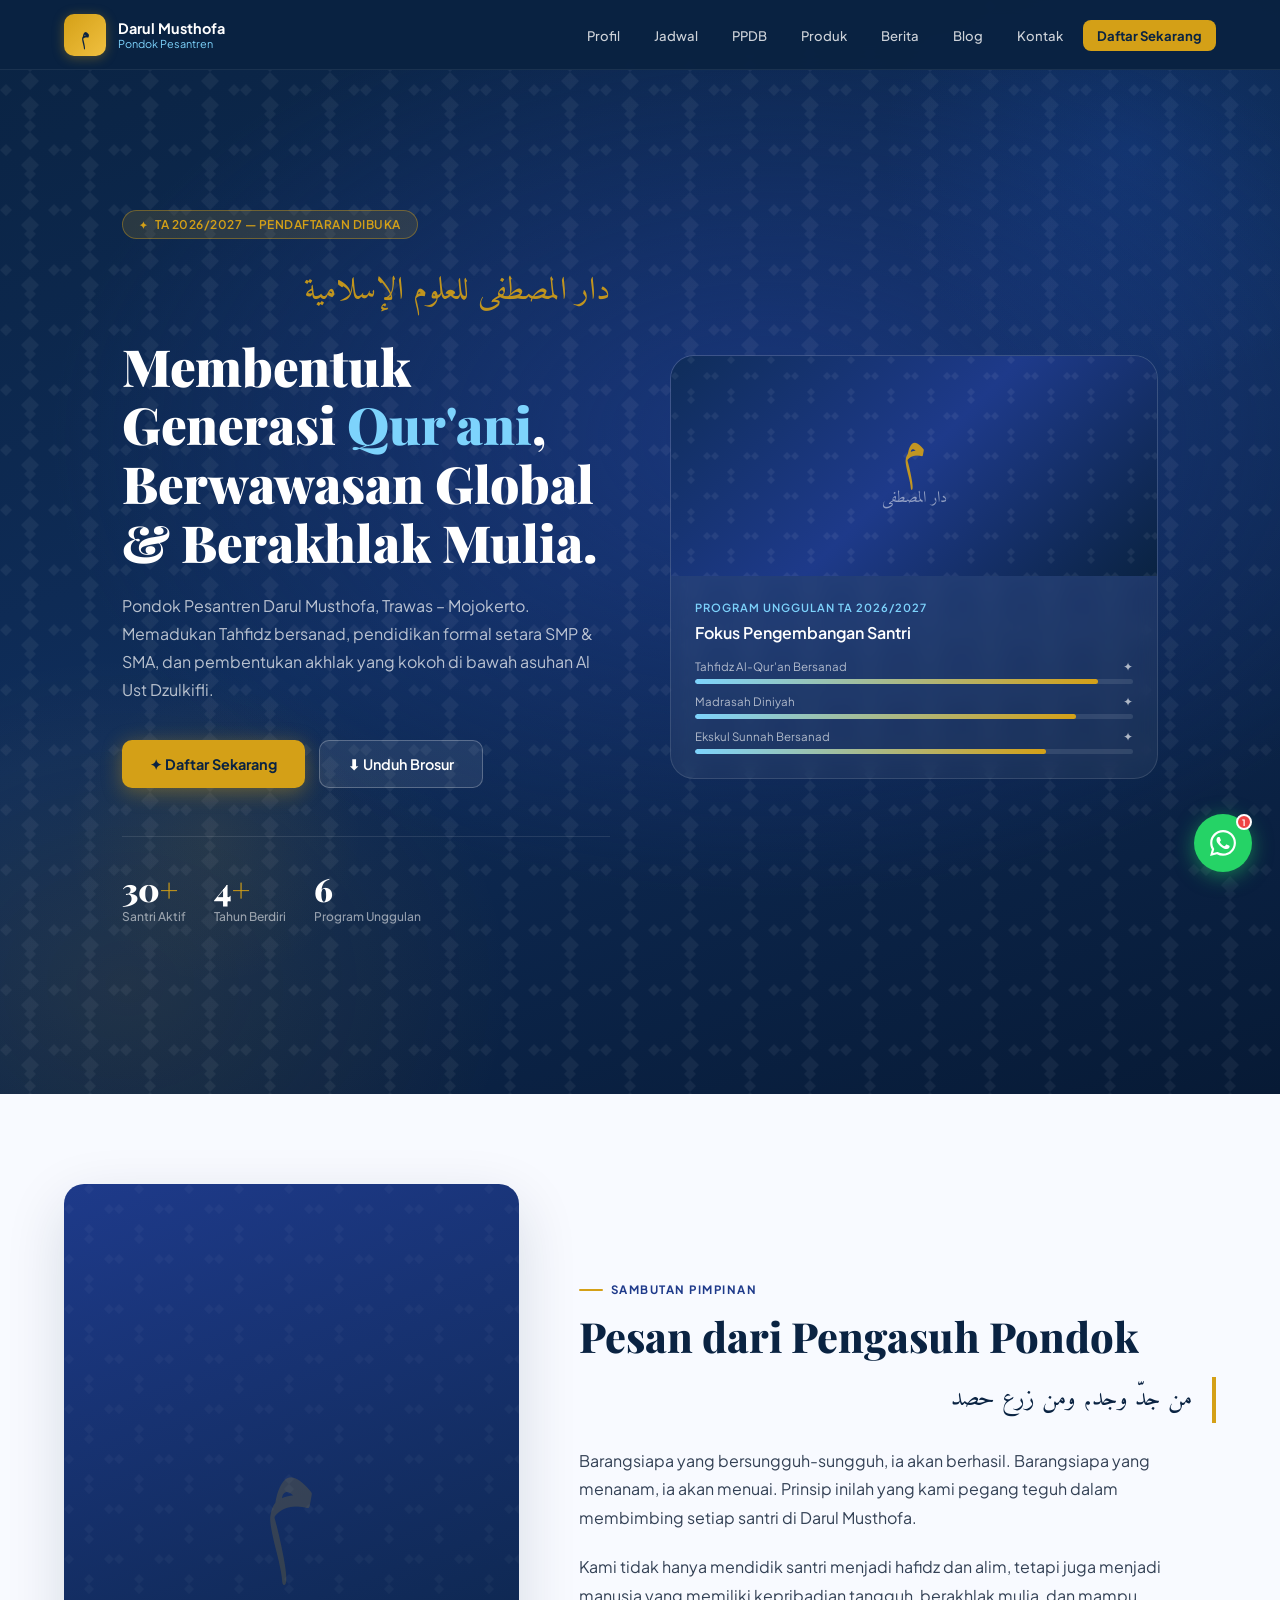
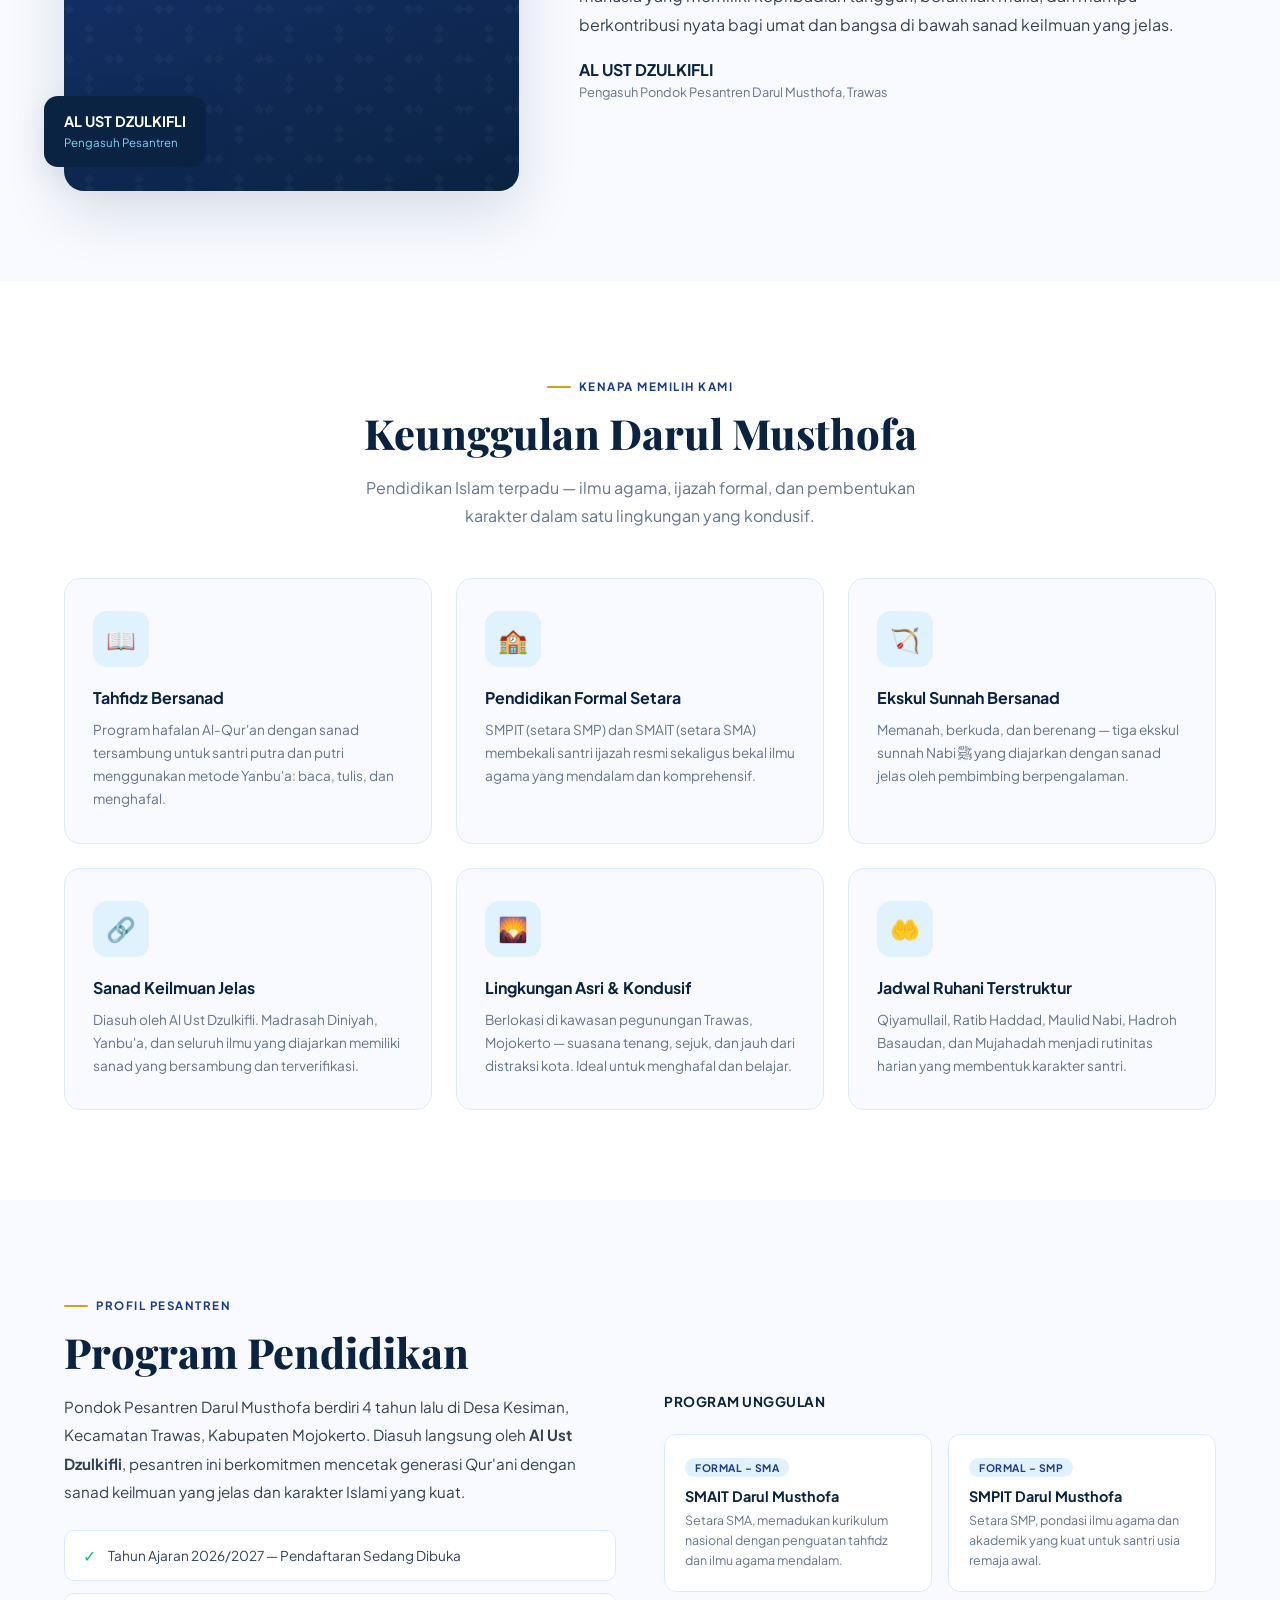
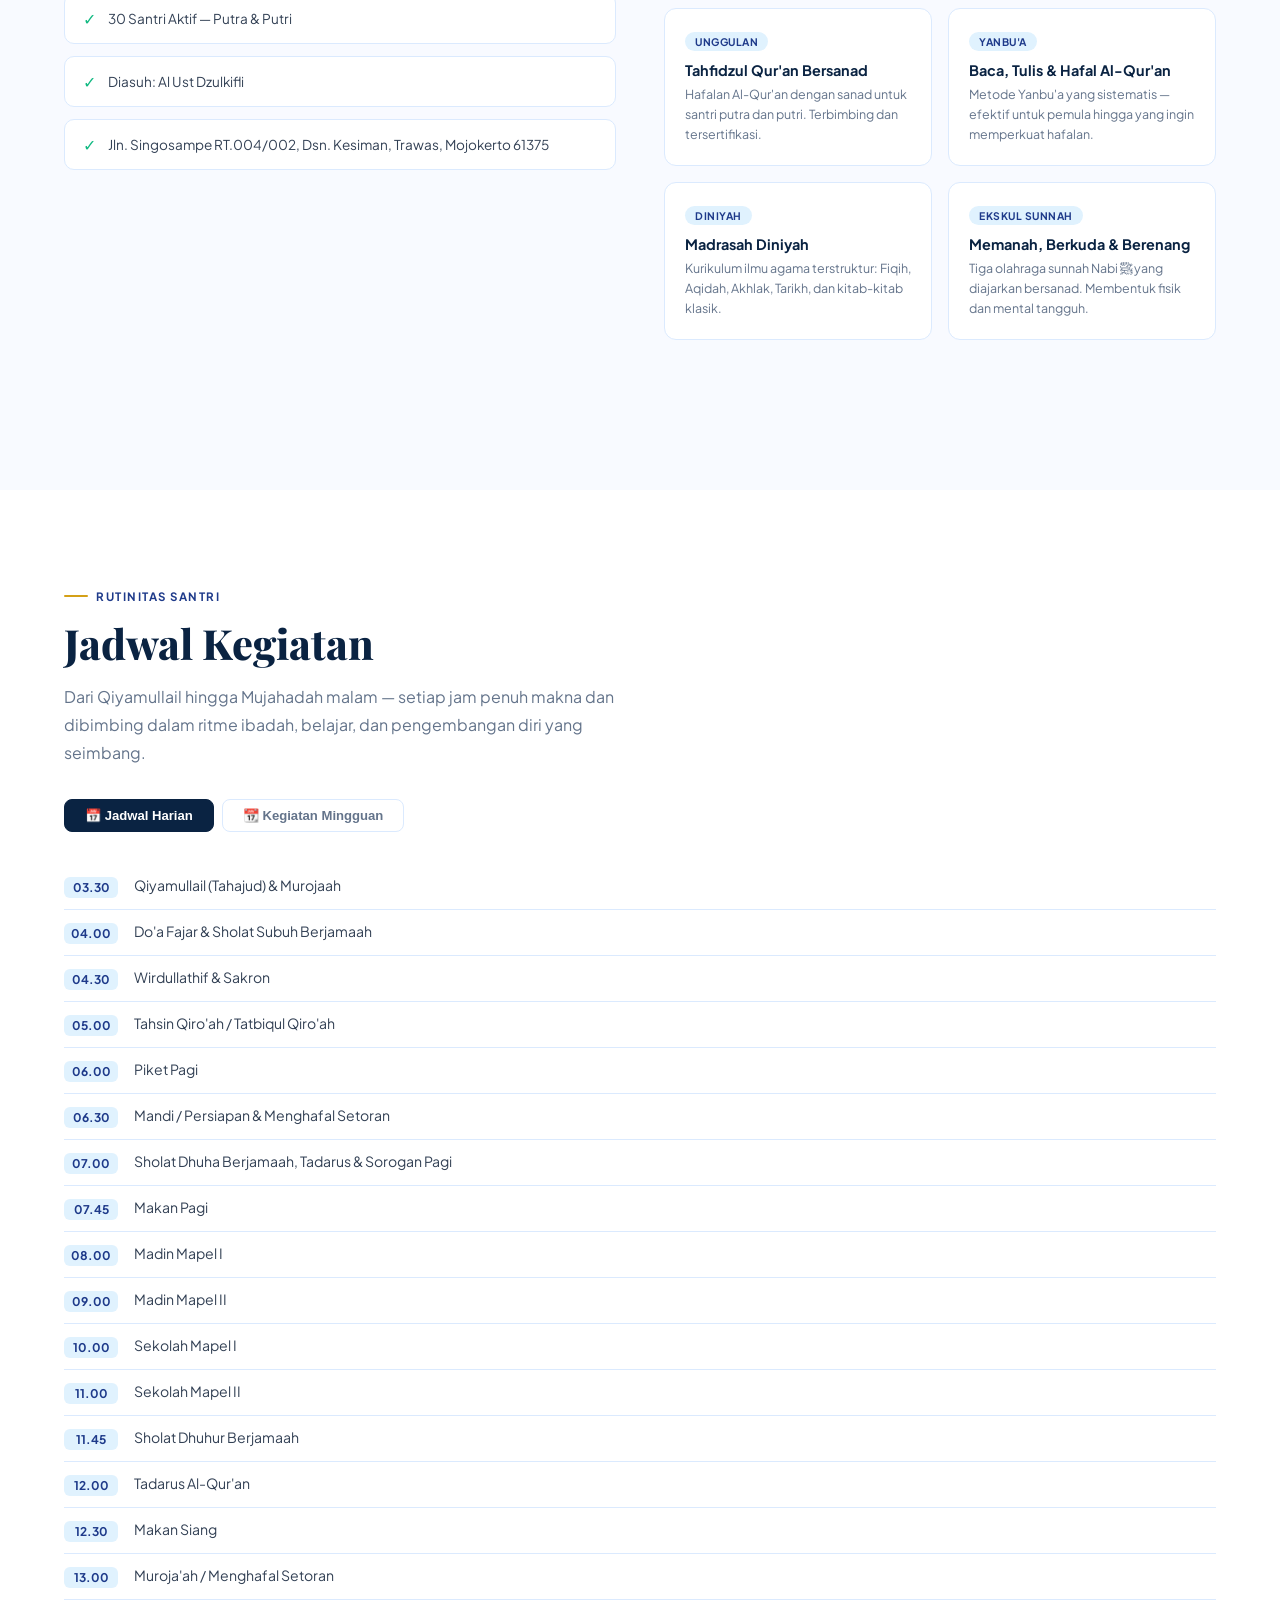
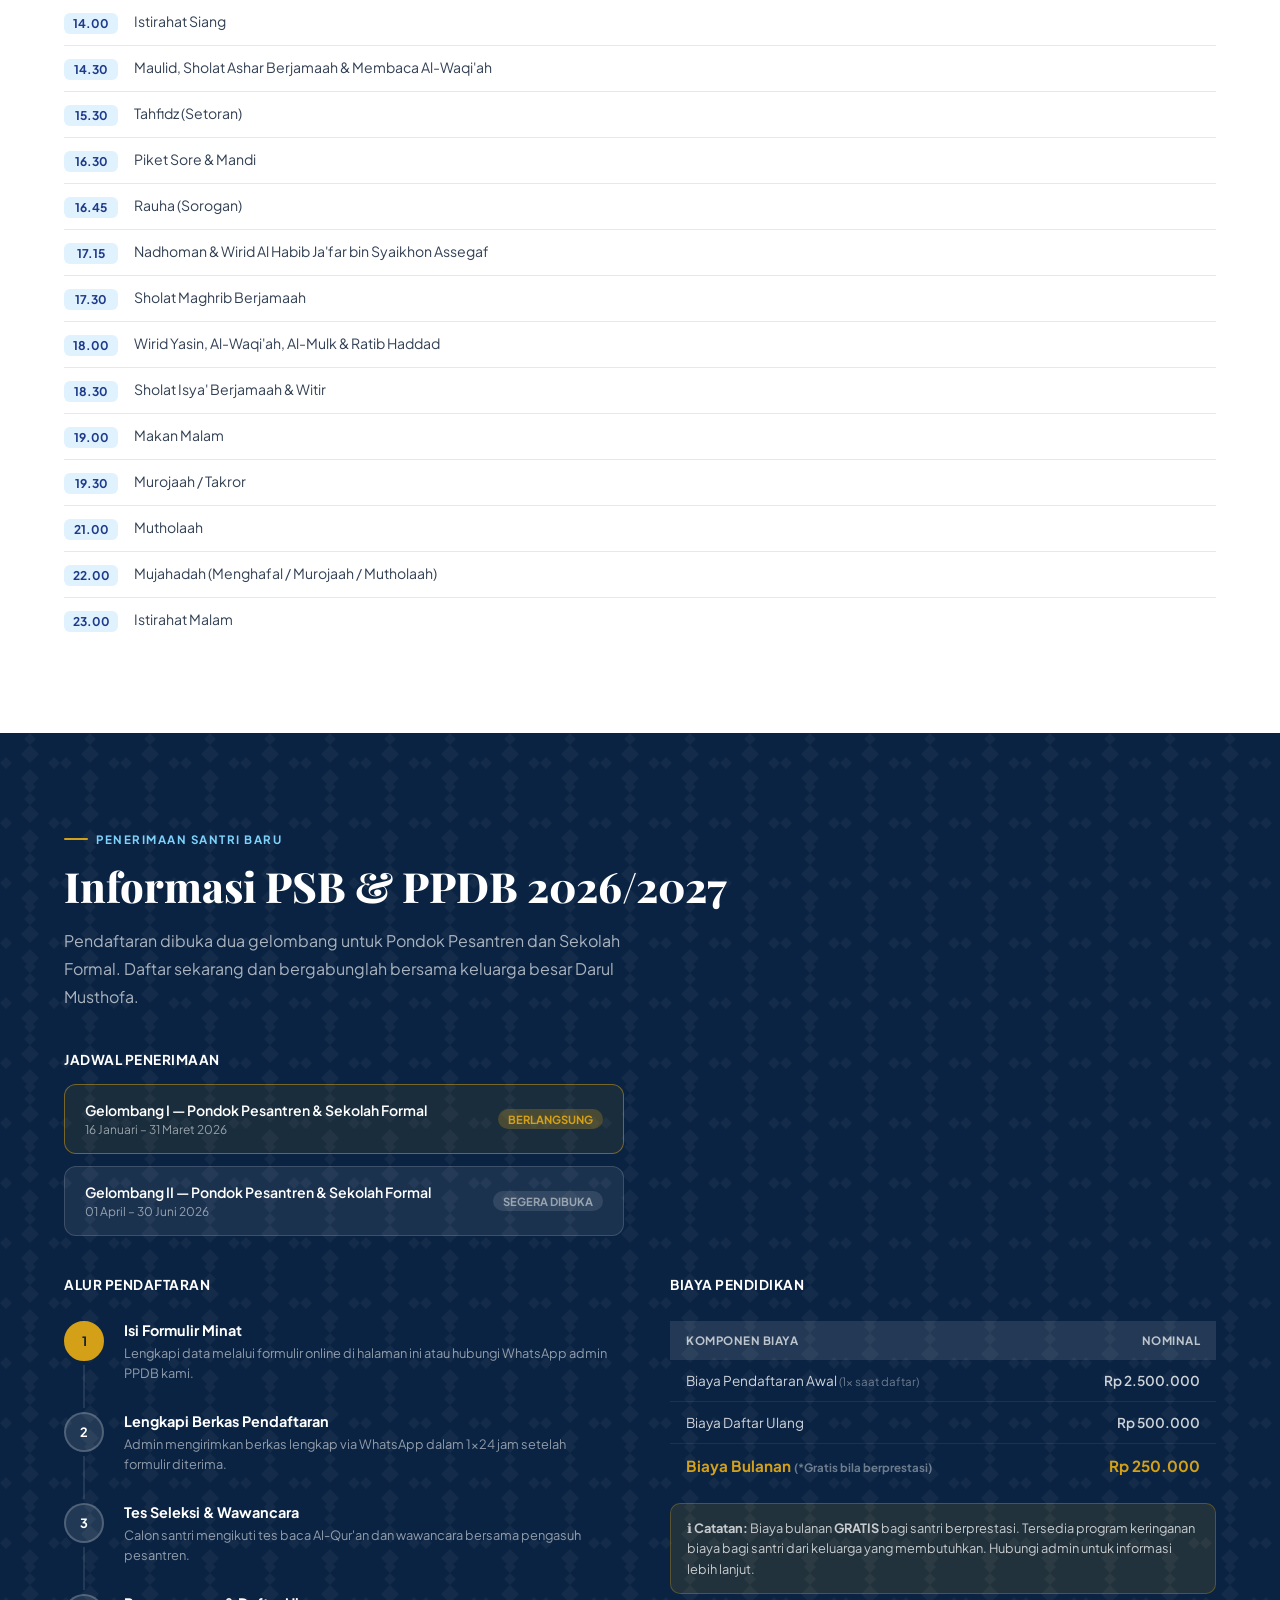
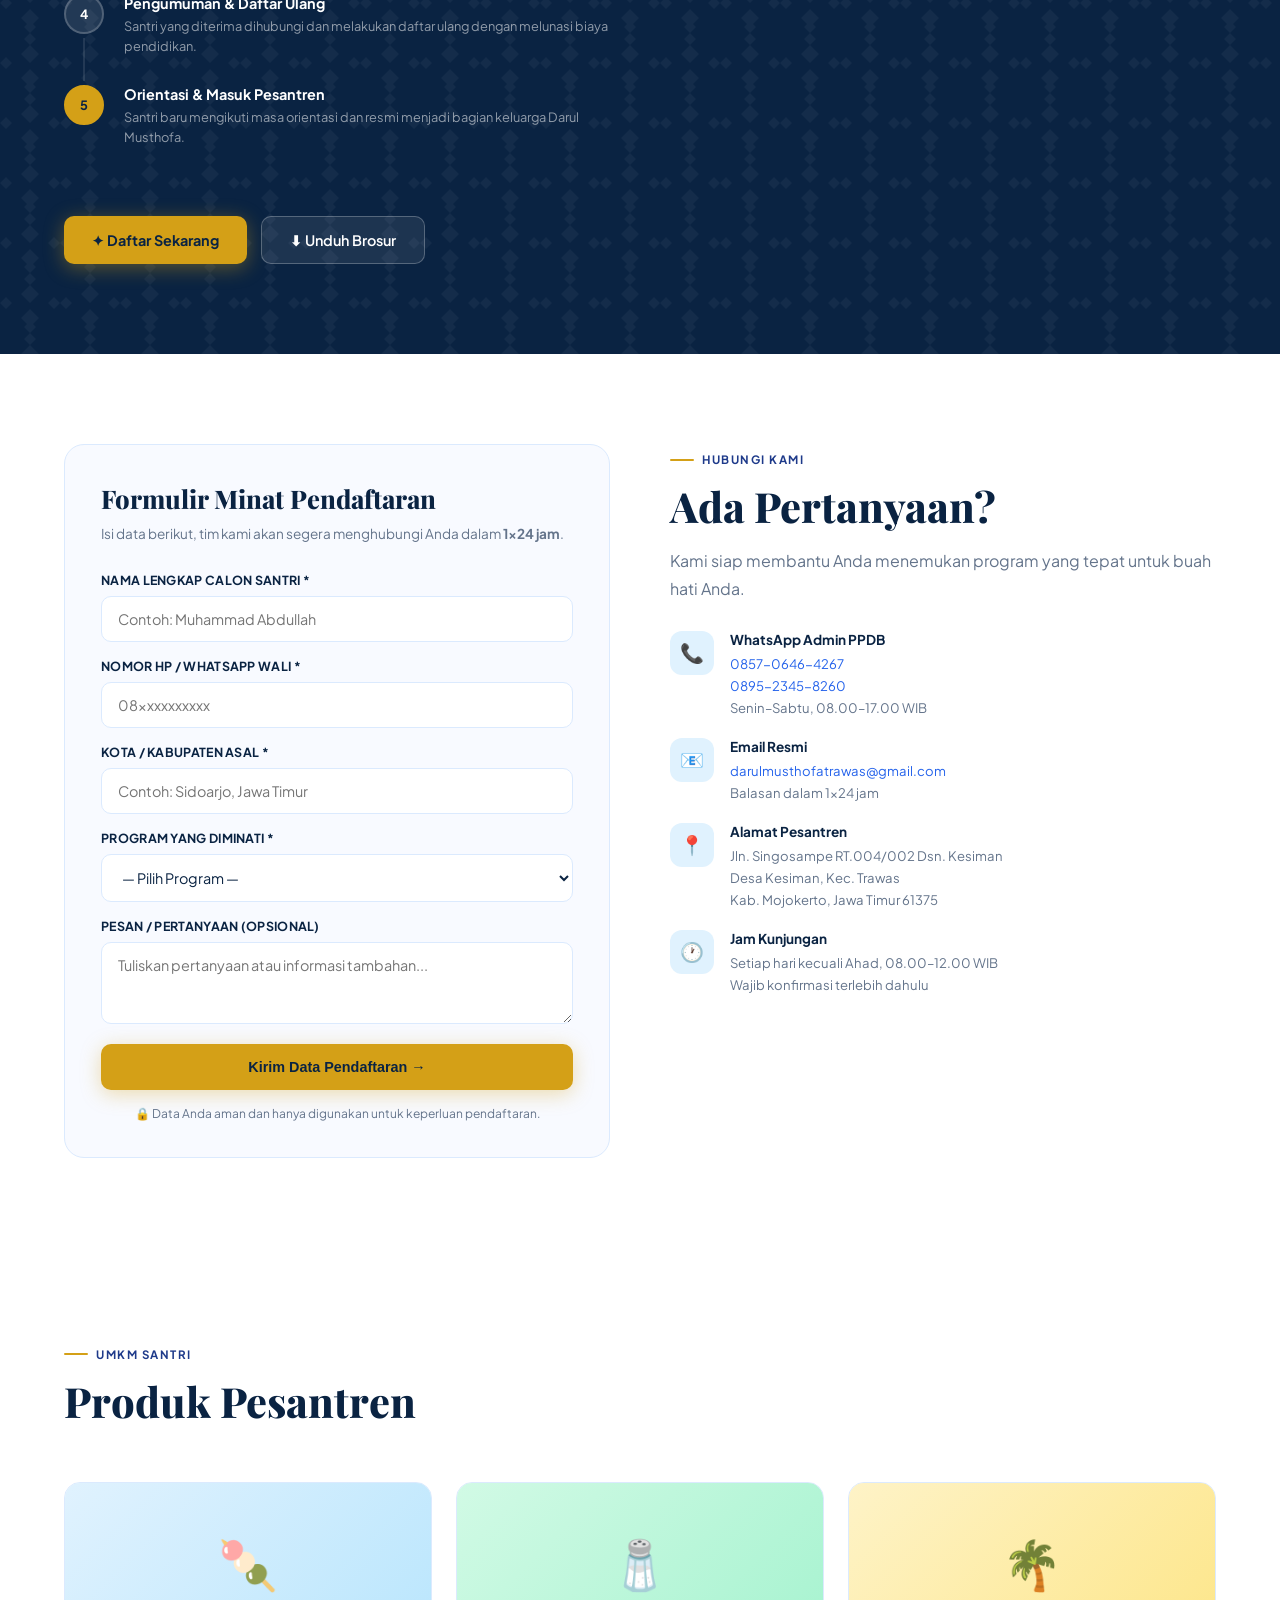
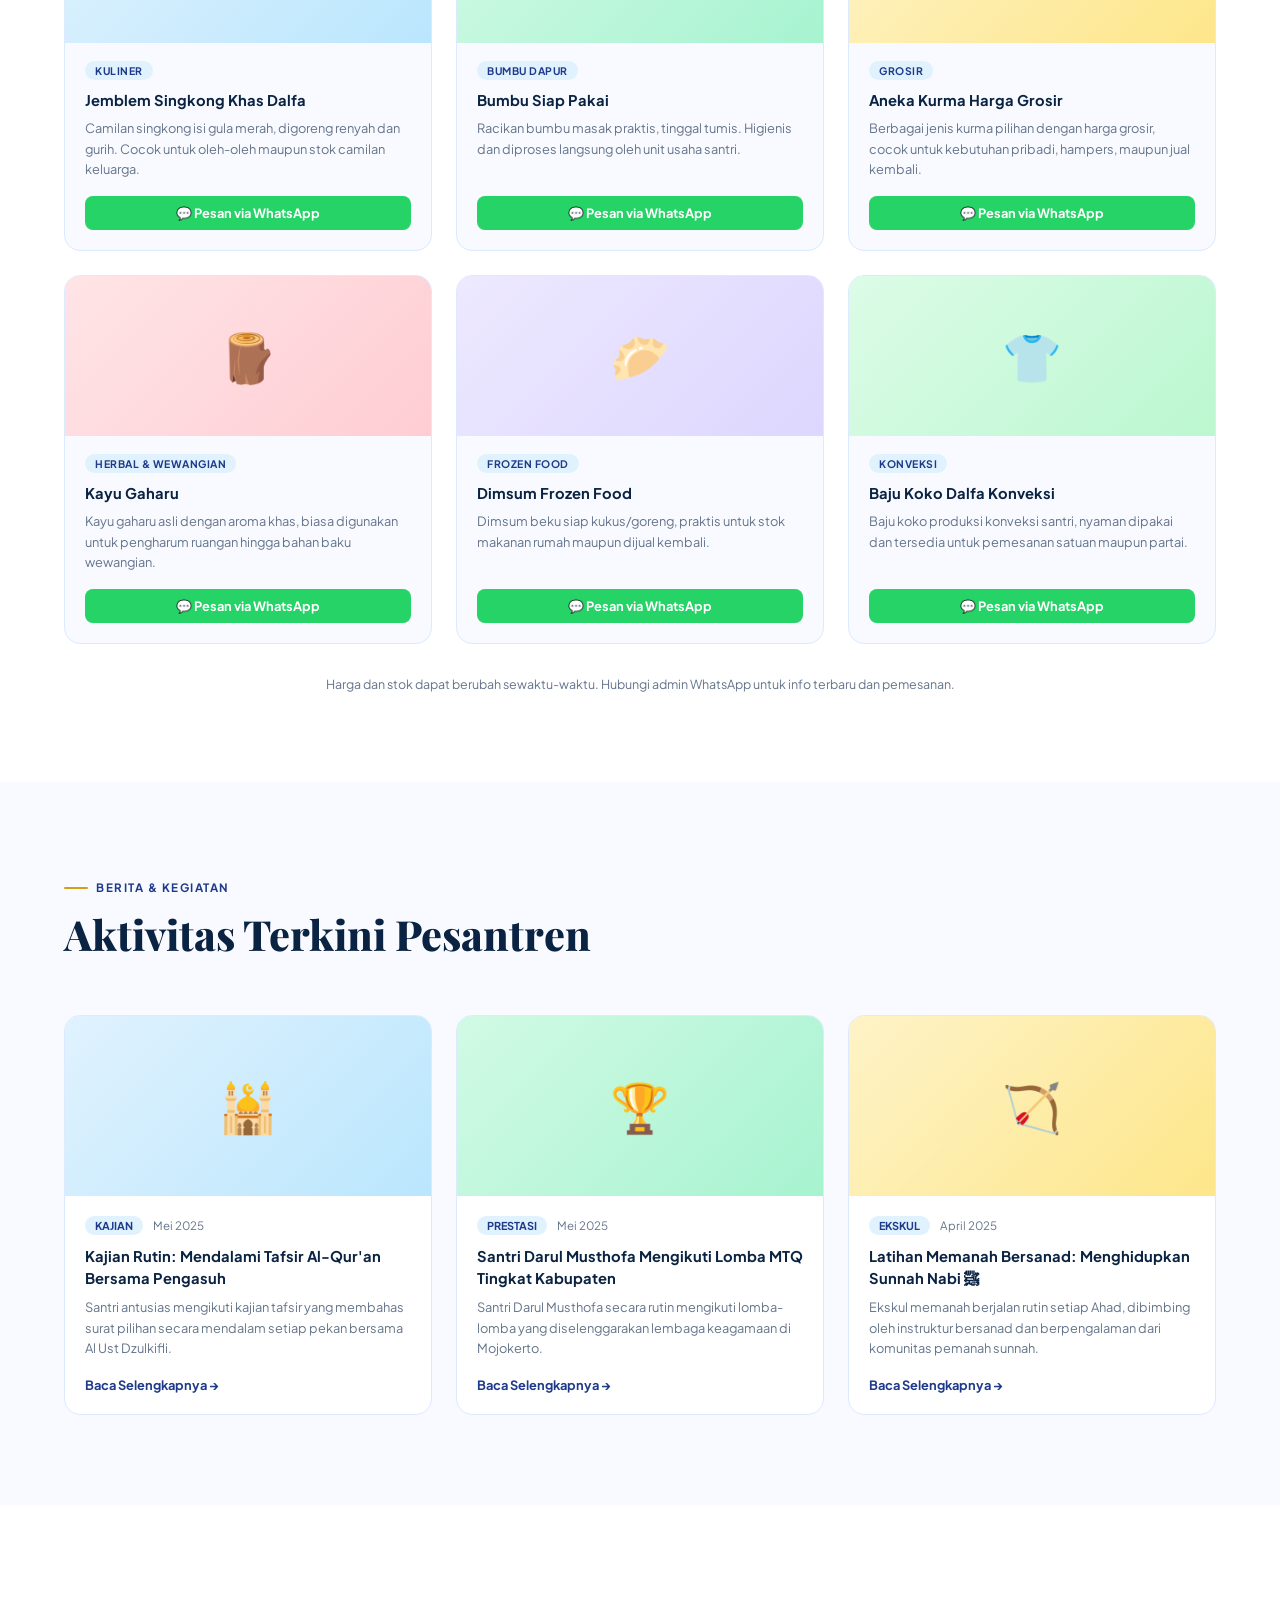
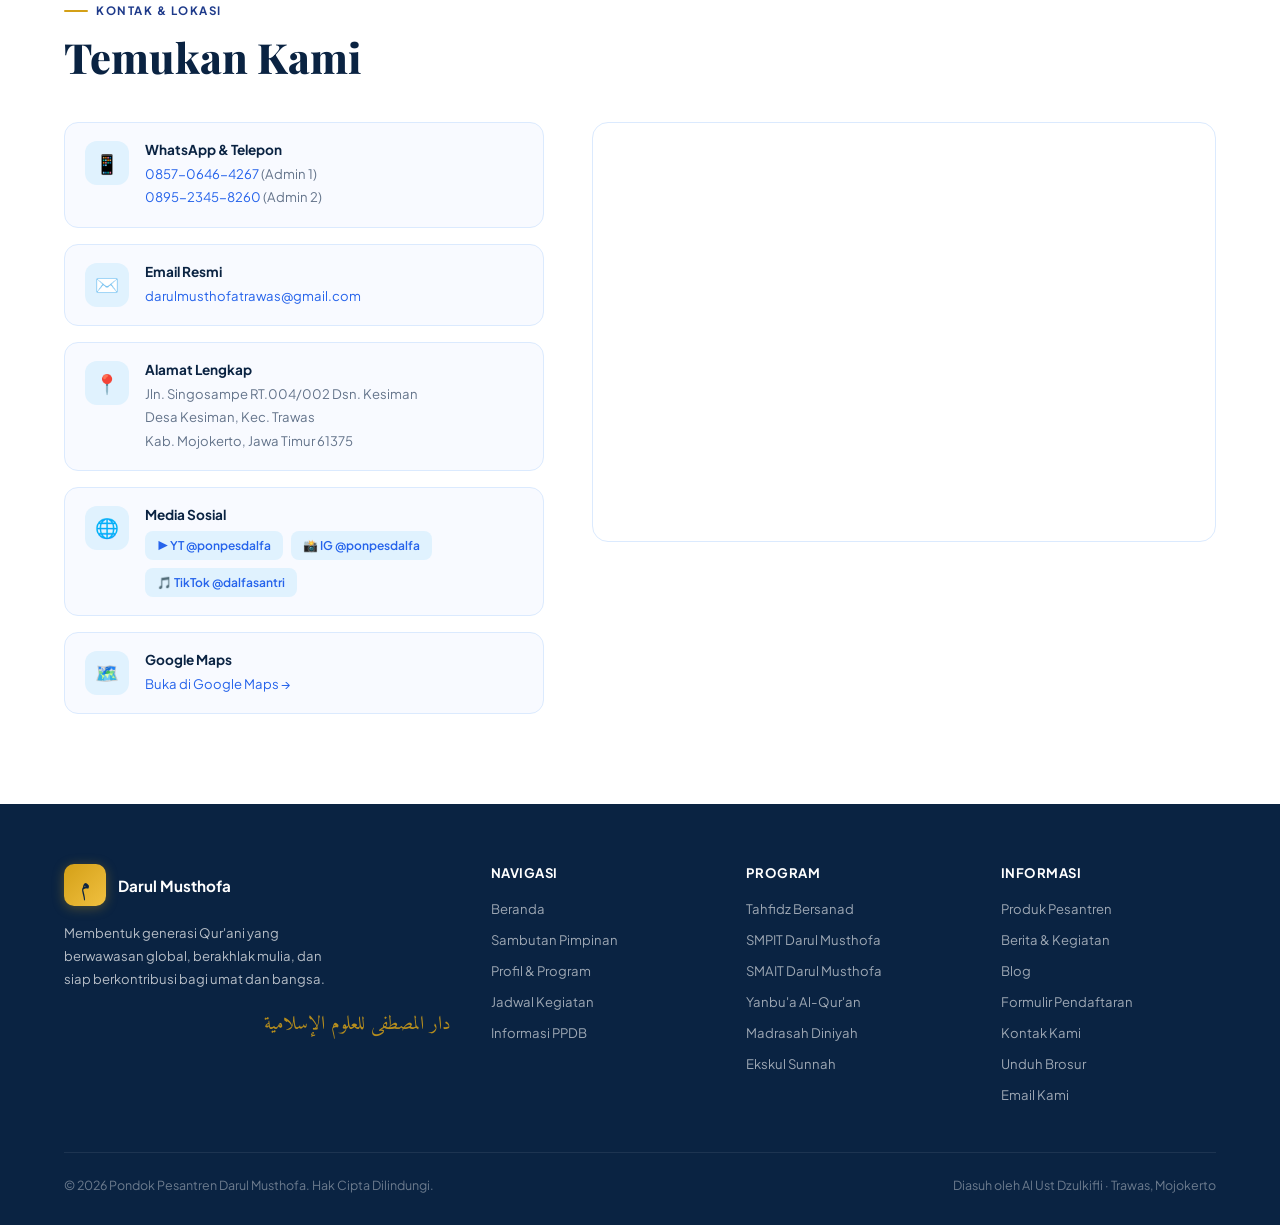
==== commit 2a0bfd2b: "Tambah blog dan section produk pesantren" ====
--- a/index.html
+++ b/index.html
@@ -219,6 +219,23 @@
     .berita-body p{font-size:.8rem;color:var(--text-muted);line-height:1.6;margin-bottom:14px}
     .berita-link{font-size:.8rem;font-weight:700;color:var(--navy-mid);text-decoration:none}
 
+    /* PRODUK */
+    #produk{background:white}
+    .produk-grid{display:grid;grid-template-columns:repeat(3,1fr);gap:24px;margin-top:40px}
+    .produk-card{background:var(--off-white);border-radius:16px;overflow:hidden;border:1px solid var(--border);transition:all .3s;display:flex;flex-direction:column}
+    .produk-card:hover{transform:translateY(-4px);box-shadow:var(--shadow-md)}
+    .produk-img-ph{width:100%;height:160px;display:flex;align-items:center;justify-content:center;font-size:3rem}
+    .bg4{background:linear-gradient(135deg,#FFE4E6,#FECDD3)}
+    .bg5{background:linear-gradient(135deg,#EDE9FE,#DDD6FE)}
+    .bg6{background:linear-gradient(135deg,#DCFCE7,#BBF7D0)}
+    .produk-body{padding:18px 20px 20px;display:flex;flex-direction:column;flex:1}
+    .produk-tag{background:var(--baby-blue);color:var(--navy-mid);font-size:.65rem;font-weight:700;text-transform:uppercase;letter-spacing:.5px;padding:3px 10px;border-radius:40px;display:inline-block;margin-bottom:10px;align-self:flex-start}
+    .produk-body h3{font-size:.92rem;font-weight:700;color:var(--navy);line-height:1.4;margin-bottom:8px}
+    .produk-body p{font-size:.8rem;color:var(--text-muted);line-height:1.6;margin-bottom:16px;flex:1}
+    .produk-order{font-size:.8rem;font-weight:700;color:white;background:#25D366;text-decoration:none;padding:9px 14px;border-radius:8px;display:inline-flex;align-items:center;gap:6px;justify-content:center;transition:all .2s}
+    .produk-order:hover{background:#1DA851}
+    .produk-note{margin-top:32px;font-size:.78rem;color:var(--text-muted);text-align:center}
+
     /* KONTAK */
     #kontak{background:white}
     .kontak-grid{display:grid;grid-template-columns:1fr 1.3fr;gap:48px;margin-top:40px}
@@ -267,7 +284,7 @@
     @media(max-width:900px){
       .hero-content,.sambutan-grid,.profil-top,.ppdb-grid,.form-grid,.kontak-grid{grid-template-columns:1fr}
       .hero-card-wrap{display:none}
-      .keunggulan-grid,.berita-grid{grid-template-columns:repeat(2,1fr)}
+      .keunggulan-grid,.berita-grid,.produk-grid{grid-template-columns:repeat(2,1fr)}
       .footer-grid{grid-template-columns:1fr 1fr}
       .nav-links{display:none}
       .hamburger{display:flex}
@@ -276,7 +293,7 @@
     }
     @media(max-width:580px){
       section{padding:64px 5%}
-      .keunggulan-grid,.berita-grid,.program-grid{grid-template-columns:1fr}
+      .keunggulan-grid,.berita-grid,.program-grid,.produk-grid{grid-template-columns:1fr}
       .footer-grid{grid-template-columns:1fr}
       .hero-btns,.ppdb-actions{flex-direction:column}
       .btn-primary,.btn-secondary{justify-content:center}
@@ -298,7 +315,9 @@
     <li><a href="#profil">Profil</a></li>
     <li><a href="#jadwal">Jadwal</a></li>
     <li><a href="#ppdb">PPDB</a></li>
+    <li><a href="#produk">Produk</a></li>
     <li><a href="#berita">Berita</a></li>
+    <li><a href="/blog">Blog</a></li>
     <li><a href="#kontak">Kontak</a></li>
     <li><a href="#form-minat" class="nav-cta">Daftar Sekarang</a></li>
   </ul>
@@ -310,7 +329,9 @@
   <a href="#profil" onclick="closeMobileNav()">Profil &amp; Program</a>
   <a href="#jadwal" onclick="closeMobileNav()">Jadwal Kegiatan</a>
   <a href="#ppdb" onclick="closeMobileNav()">Informasi PPDB</a>
+  <a href="#produk" onclick="closeMobileNav()">Produk Pesantren</a>
   <a href="#berita" onclick="closeMobileNav()">Berita &amp; Kegiatan</a>
+  <a href="/blog" onclick="closeMobileNav()">Blog</a>
   <a href="#kontak" onclick="closeMobileNav()">Kontak &amp; Lokasi</a>
   <a href="#form-minat" onclick="closeMobileNav()" style="background:var(--gold);color:var(--navy);font-weight:700;margin-top:4px;">Daftar Sekarang ✦</a>
 </div>
@@ -617,6 +638,72 @@
   </div>
 </section>
 
+<!-- PRODUK -->
+<section id="produk">
+  <div class="container">
+    <div class="animate-on-scroll" style="display:flex;justify-content:space-between;align-items:flex-end;flex-wrap:wrap;gap:20px">
+      <div><div class="section-label">UMKM Santri</div><h2 class="section-title">Produk Pesantren</h2></div>
+    </div>
+    <div class="produk-grid animate-on-scroll">
+      <div class="produk-card">
+        <div class="produk-img-ph bg1">🍡</div>
+        <div class="produk-body">
+          <span class="produk-tag">Kuliner</span>
+          <h3>Jemblem Singkong Khas Dalfa</h3>
+          <p>Camilan singkong isi gula merah, digoreng renyah dan gurih. Cocok untuk oleh-oleh maupun stok camilan keluarga.</p>
+          <a href="https://wa.me/6285706464267?text=Assalamu%27alaikum%2C%20saya%20ingin%20pesan%20Jemblem%20Singkong%20Dalfa" class="produk-order" target="_blank">💬 Pesan via WhatsApp</a>
+        </div>
+      </div>
+      <div class="produk-card">
+        <div class="produk-img-ph bg2">🧂</div>
+        <div class="produk-body">
+          <span class="produk-tag">Bumbu Dapur</span>
+          <h3>Bumbu Siap Pakai</h3>
+          <p>Racikan bumbu masak praktis, tinggal tumis. Higienis dan diproses langsung oleh unit usaha santri.</p>
+          <a href="https://wa.me/6285706464267?text=Assalamu%27alaikum%2C%20saya%20ingin%20pesan%20Bumbu%20Siap%20Pakai" class="produk-order" target="_blank">💬 Pesan via WhatsApp</a>
+        </div>
+      </div>
+      <div class="produk-card">
+        <div class="produk-img-ph bg3">🌴</div>
+        <div class="produk-body">
+          <span class="produk-tag">Grosir</span>
+          <h3>Aneka Kurma Harga Grosir</h3>
+          <p>Berbagai jenis kurma pilihan dengan harga grosir, cocok untuk kebutuhan pribadi, hampers, maupun jual kembali.</p>
+          <a href="https://wa.me/6285706464267?text=Assalamu%27alaikum%2C%20saya%20ingin%20tanya%20harga%20grosir%20Kurma" class="produk-order" target="_blank">💬 Pesan via WhatsApp</a>
+        </div>
+      </div>
+      <div class="produk-card">
+        <div class="produk-img-ph bg4">🪵</div>
+        <div class="produk-body">
+          <span class="produk-tag">Herbal &amp; Wewangian</span>
+          <h3>Kayu Gaharu</h3>
+          <p>Kayu gaharu asli dengan aroma khas, biasa digunakan untuk pengharum ruangan hingga bahan baku wewangian.</p>
+          <a href="https://wa.me/6285706464267?text=Assalamu%27alaikum%2C%20saya%20ingin%20pesan%20Kayu%20Gaharu" class="produk-order" target="_blank">💬 Pesan via WhatsApp</a>
+        </div>
+      </div>
+      <div class="produk-card">
+        <div class="produk-img-ph bg5">🥟</div>
+        <div class="produk-body">
+          <span class="produk-tag">Frozen Food</span>
+          <h3>Dimsum Frozen Food</h3>
+          <p>Dimsum beku siap kukus/goreng, praktis untuk stok makanan rumah maupun dijual kembali.</p>
+          <a href="https://wa.me/6285706464267?text=Assalamu%27alaikum%2C%20saya%20ingin%20pesan%20Dimsum%20Frozen%20Food" class="produk-order" target="_blank">💬 Pesan via WhatsApp</a>
+        </div>
+      </div>
+      <div class="produk-card">
+        <div class="produk-img-ph bg6">👕</div>
+        <div class="produk-body">
+          <span class="produk-tag">Konveksi</span>
+          <h3>Baju Koko Dalfa Konveksi</h3>
+          <p>Baju koko produksi konveksi santri, nyaman dipakai dan tersedia untuk pemesanan satuan maupun partai.</p>
+          <a href="https://wa.me/6285706464267?text=Assalamu%27alaikum%2C%20saya%20ingin%20pesan%20Baju%20Koko%20Dalfa" class="produk-order" target="_blank">💬 Pesan via WhatsApp</a>
+        </div>
+      </div>
+    </div>
+    <p class="produk-note">Harga dan stok dapat berubah sewaktu-waktu. Hubungi admin WhatsApp untuk info terbaru dan pemesanan.</p>
+  </div>
+</section>
+
 <!-- BERITA -->
 <section id="berita">
   <div class="container">
@@ -630,7 +717,7 @@
           <div class="berita-meta"><span class="berita-tag">Kajian</span><span class="berita-date">Mei 2025</span></div>
           <h3>Kajian Rutin: Mendalami Tafsir Al-Qur'an Bersama Pengasuh</h3>
           <p>Santri antusias mengikuti kajian tafsir yang membahas surat pilihan secara mendalam setiap pekan bersama Al Ust Dzulkifli.</p>
-          <a href="#" class="berita-link">Baca Selengkapnya →</a>
+          <a href="/blog/posts/kajian-rutin-tafsir-al-quran.html" class="berita-link">Baca Selengkapnya →</a>
         </div>
       </div>
       <div class="berita-card">
@@ -639,7 +726,7 @@
           <div class="berita-meta"><span class="berita-tag">Prestasi</span><span class="berita-date">Mei 2025</span></div>
           <h3>Santri Darul Musthofa Mengikuti Lomba MTQ Tingkat Kabupaten</h3>
           <p>Santri Darul Musthofa secara rutin mengikuti lomba-lomba yang diselenggarakan lembaga keagamaan di Mojokerto.</p>
-          <a href="#" class="berita-link">Baca Selengkapnya →</a>
+          <a href="/blog/posts/santri-lomba-mtq-kabupaten.html" class="berita-link">Baca Selengkapnya →</a>
         </div>
       </div>
       <div class="berita-card">
@@ -648,7 +735,7 @@
           <div class="berita-meta"><span class="berita-tag">Ekskul</span><span class="berita-date">April 2025</span></div>
           <h3>Latihan Memanah Bersanad: Menghidupkan Sunnah Nabi ﷺ</h3>
           <p>Ekskul memanah berjalan rutin setiap Ahad, dibimbing oleh instruktur bersanad dan berpengalaman dari komunitas pemanah sunnah.</p>
-          <a href="#" class="berita-link">Baca Selengkapnya →</a>
+          <a href="/blog/posts/latihan-memanah-sunnah-nabi.html" class="berita-link">Baca Selengkapnya →</a>
         </div>
       </div>
     </div>
@@ -728,7 +815,9 @@
     <div class="footer-col">
       <h4>Informasi</h4>
       <ul>
+        <li><a href="#produk">Produk Pesantren</a></li>
         <li><a href="#berita">Berita &amp; Kegiatan</a></li>
+        <li><a href="/blog">Blog</a></li>
         <li><a href="#form-minat">Formulir Pendaftaran</a></li>
         <li><a href="#kontak">Kontak Kami</a></li>
         <li><a href="https://drive.google.com/drive/folders/1TB3qS1k6rEGCKorYu3jWDclVky16zXeJ?usp=sharing" target="_blank">Unduh Brosur</a></li>
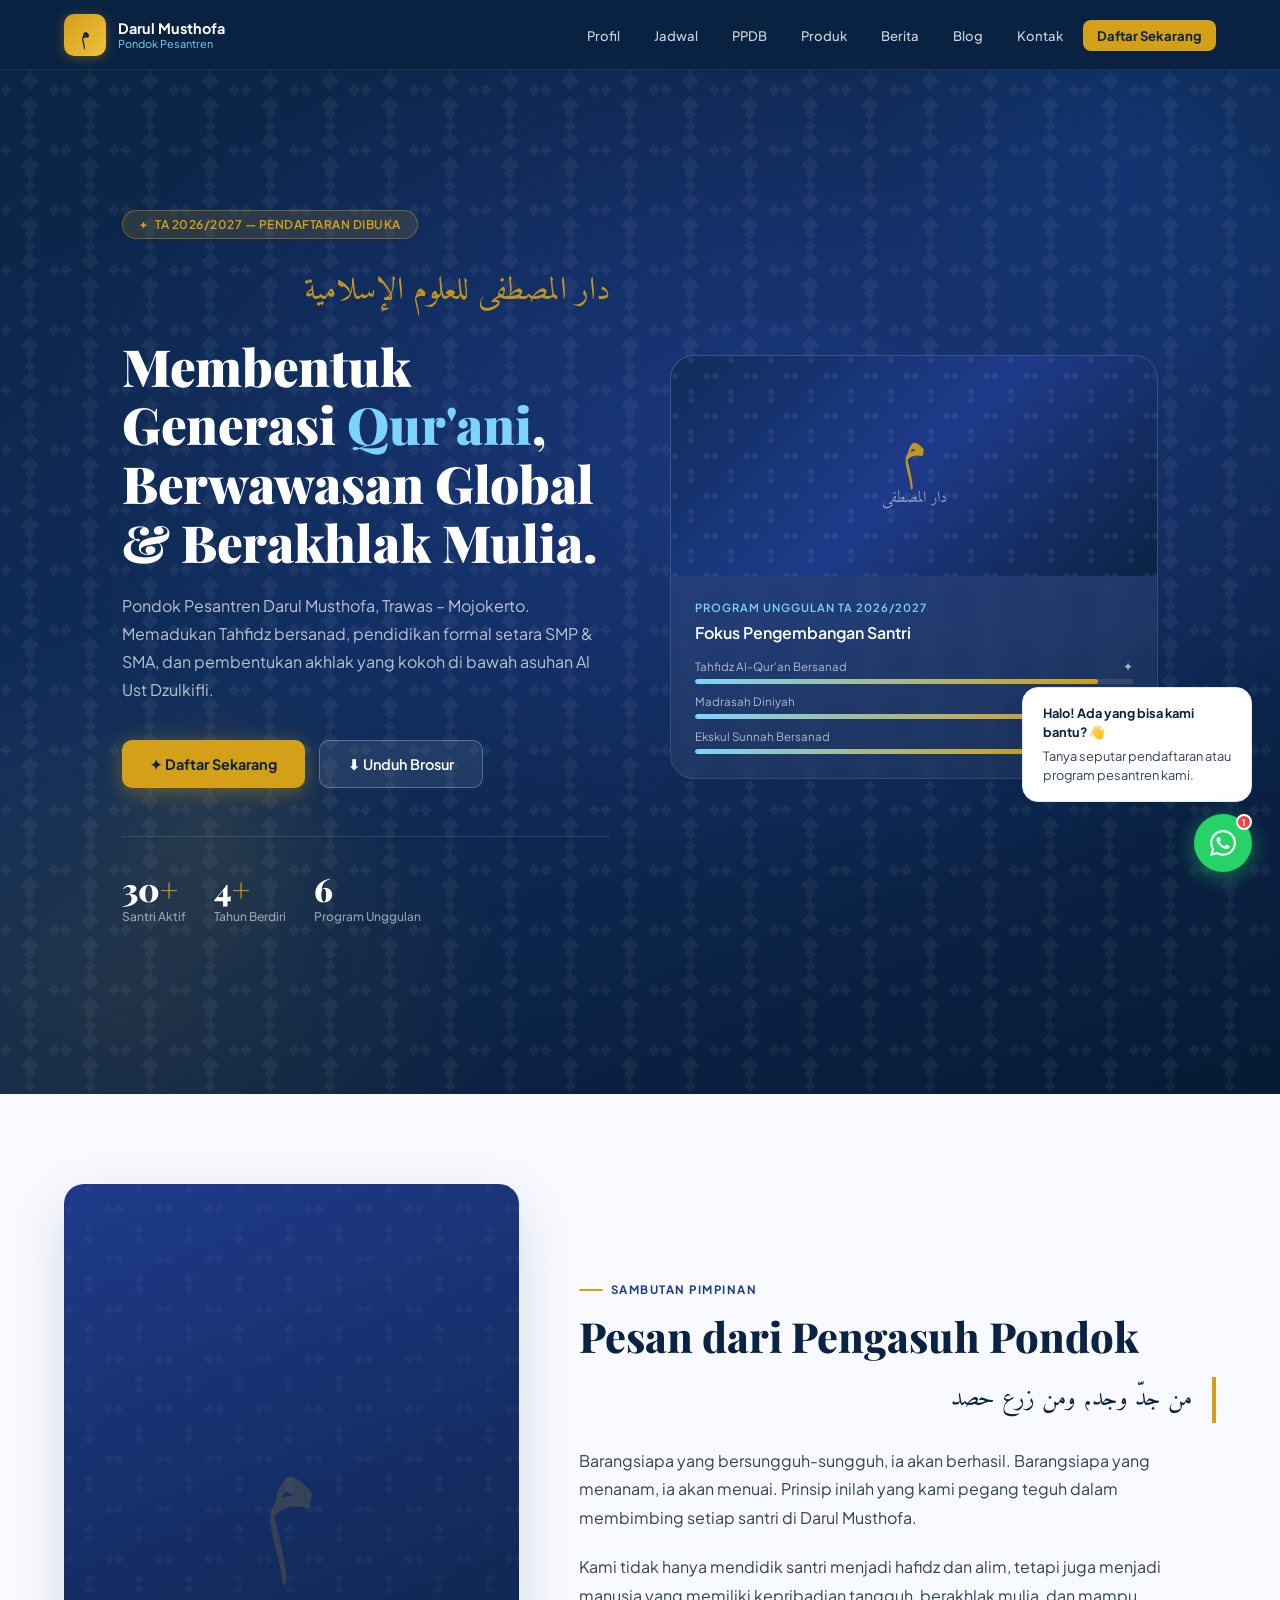
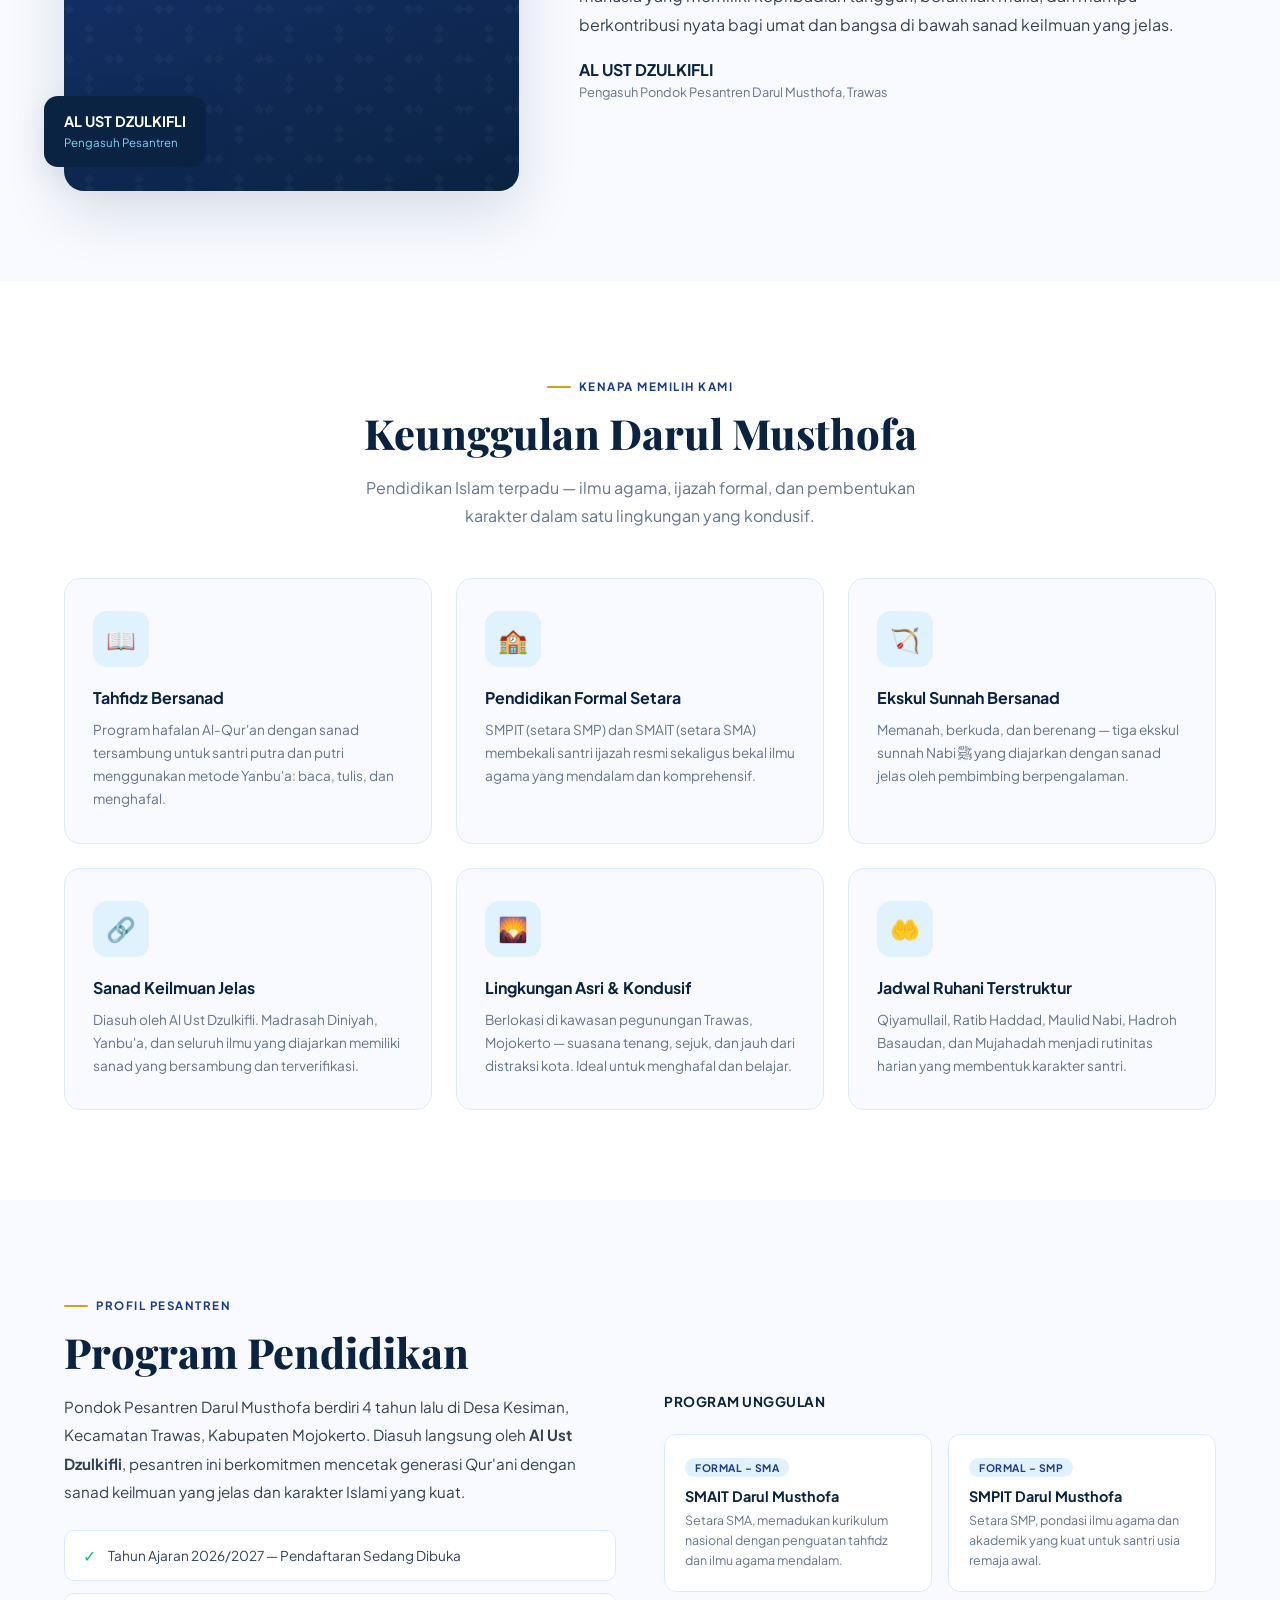
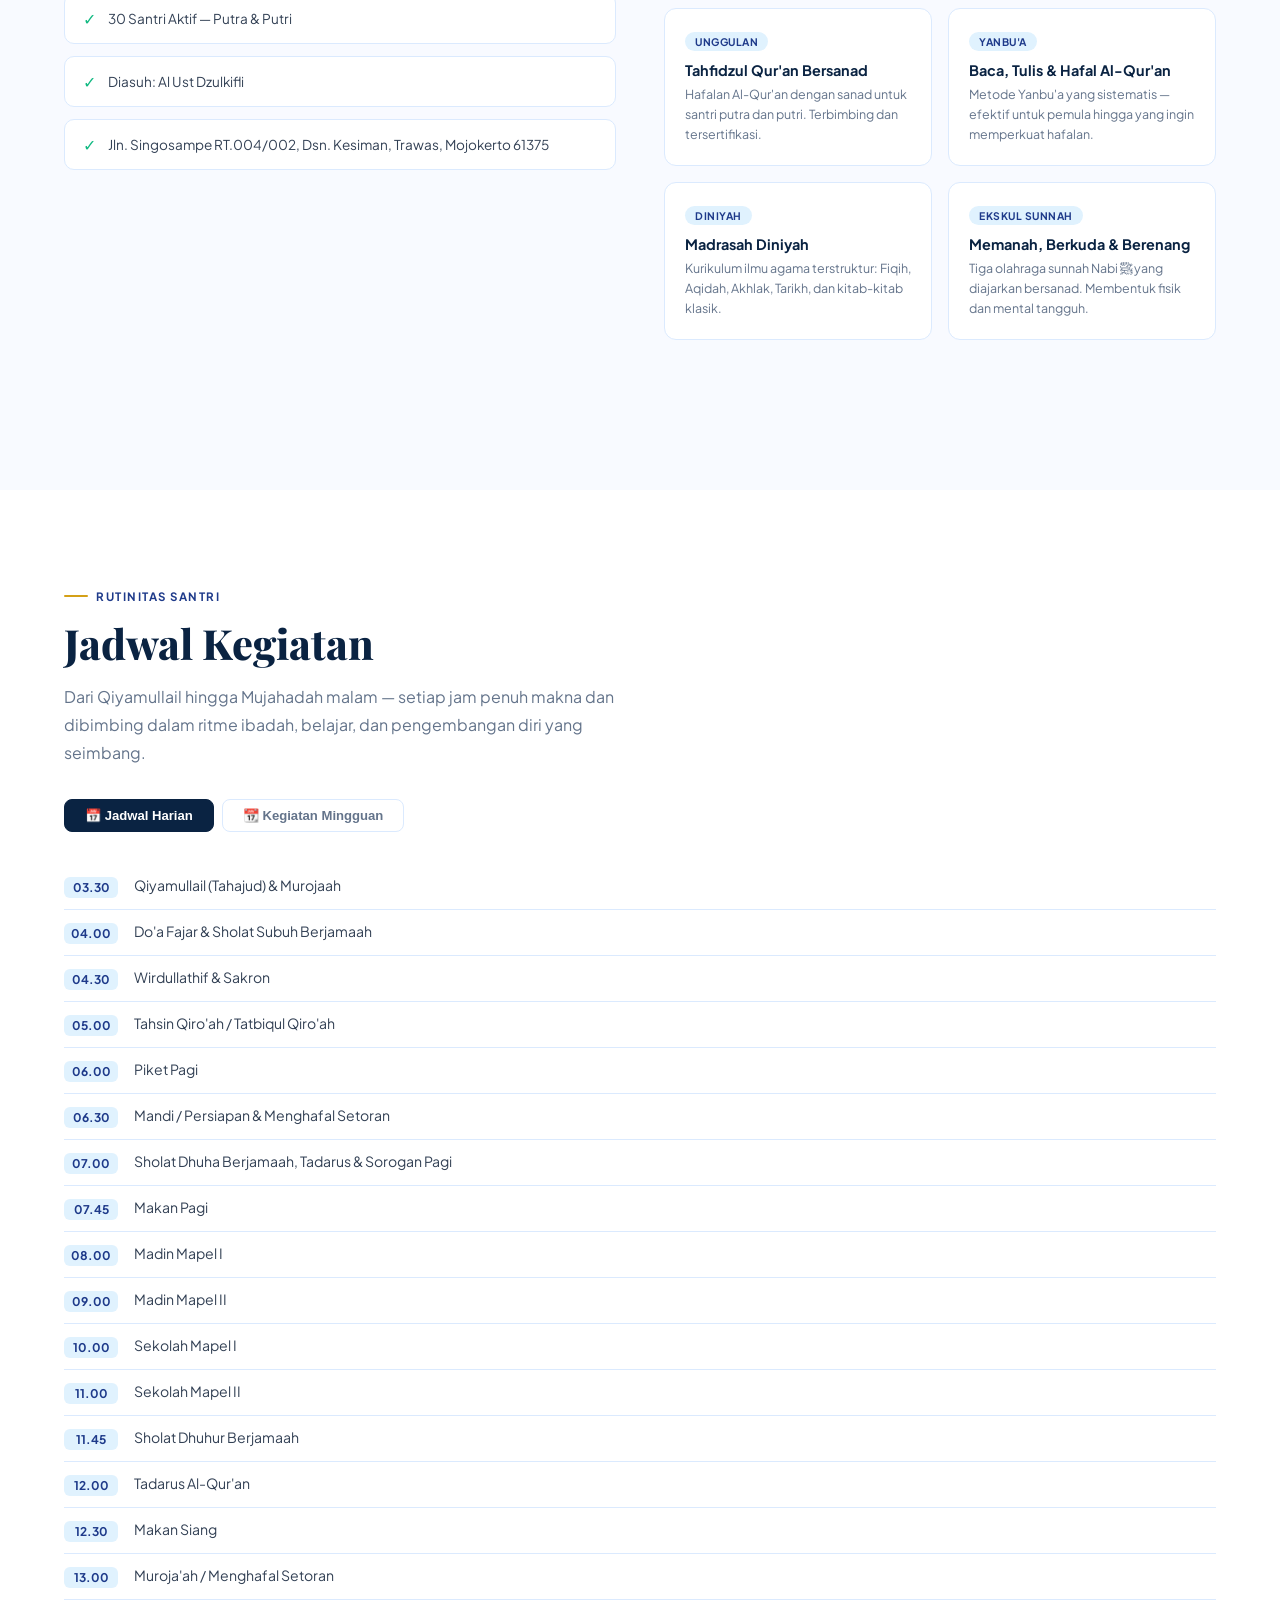
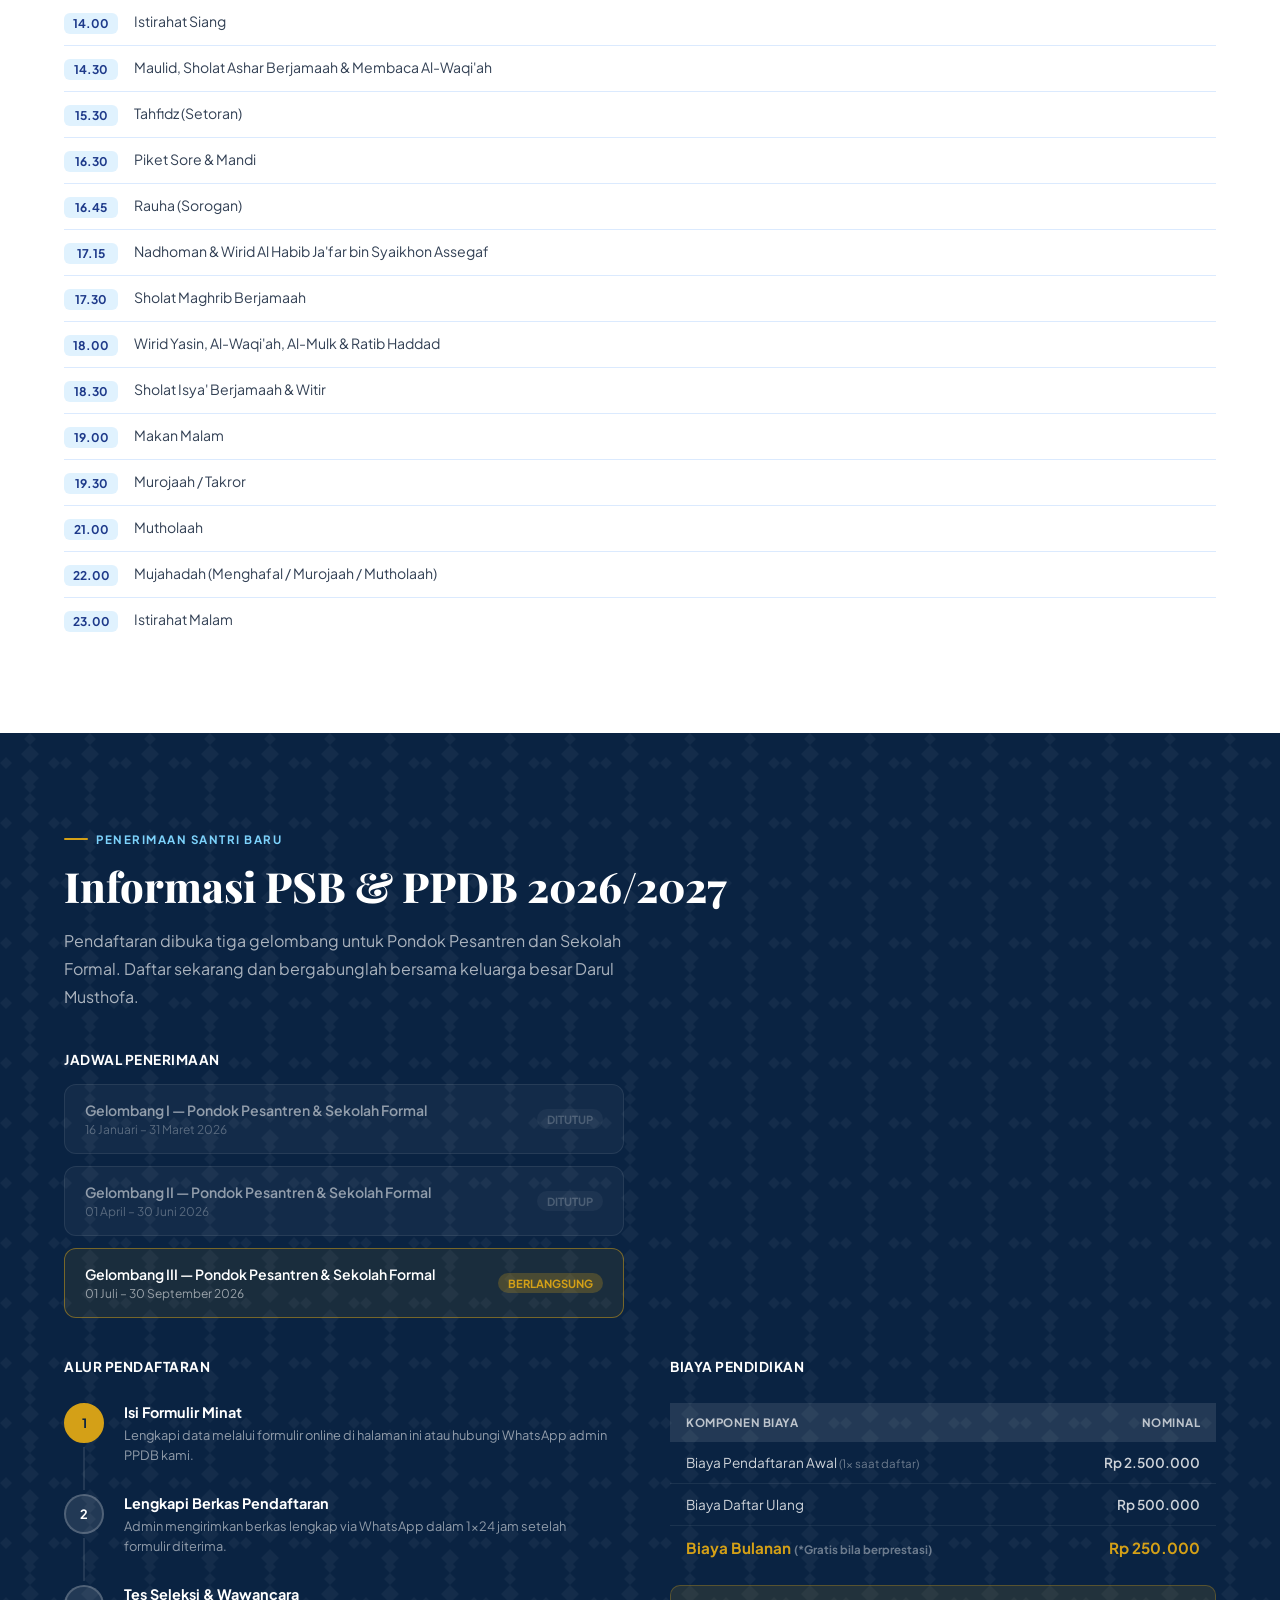
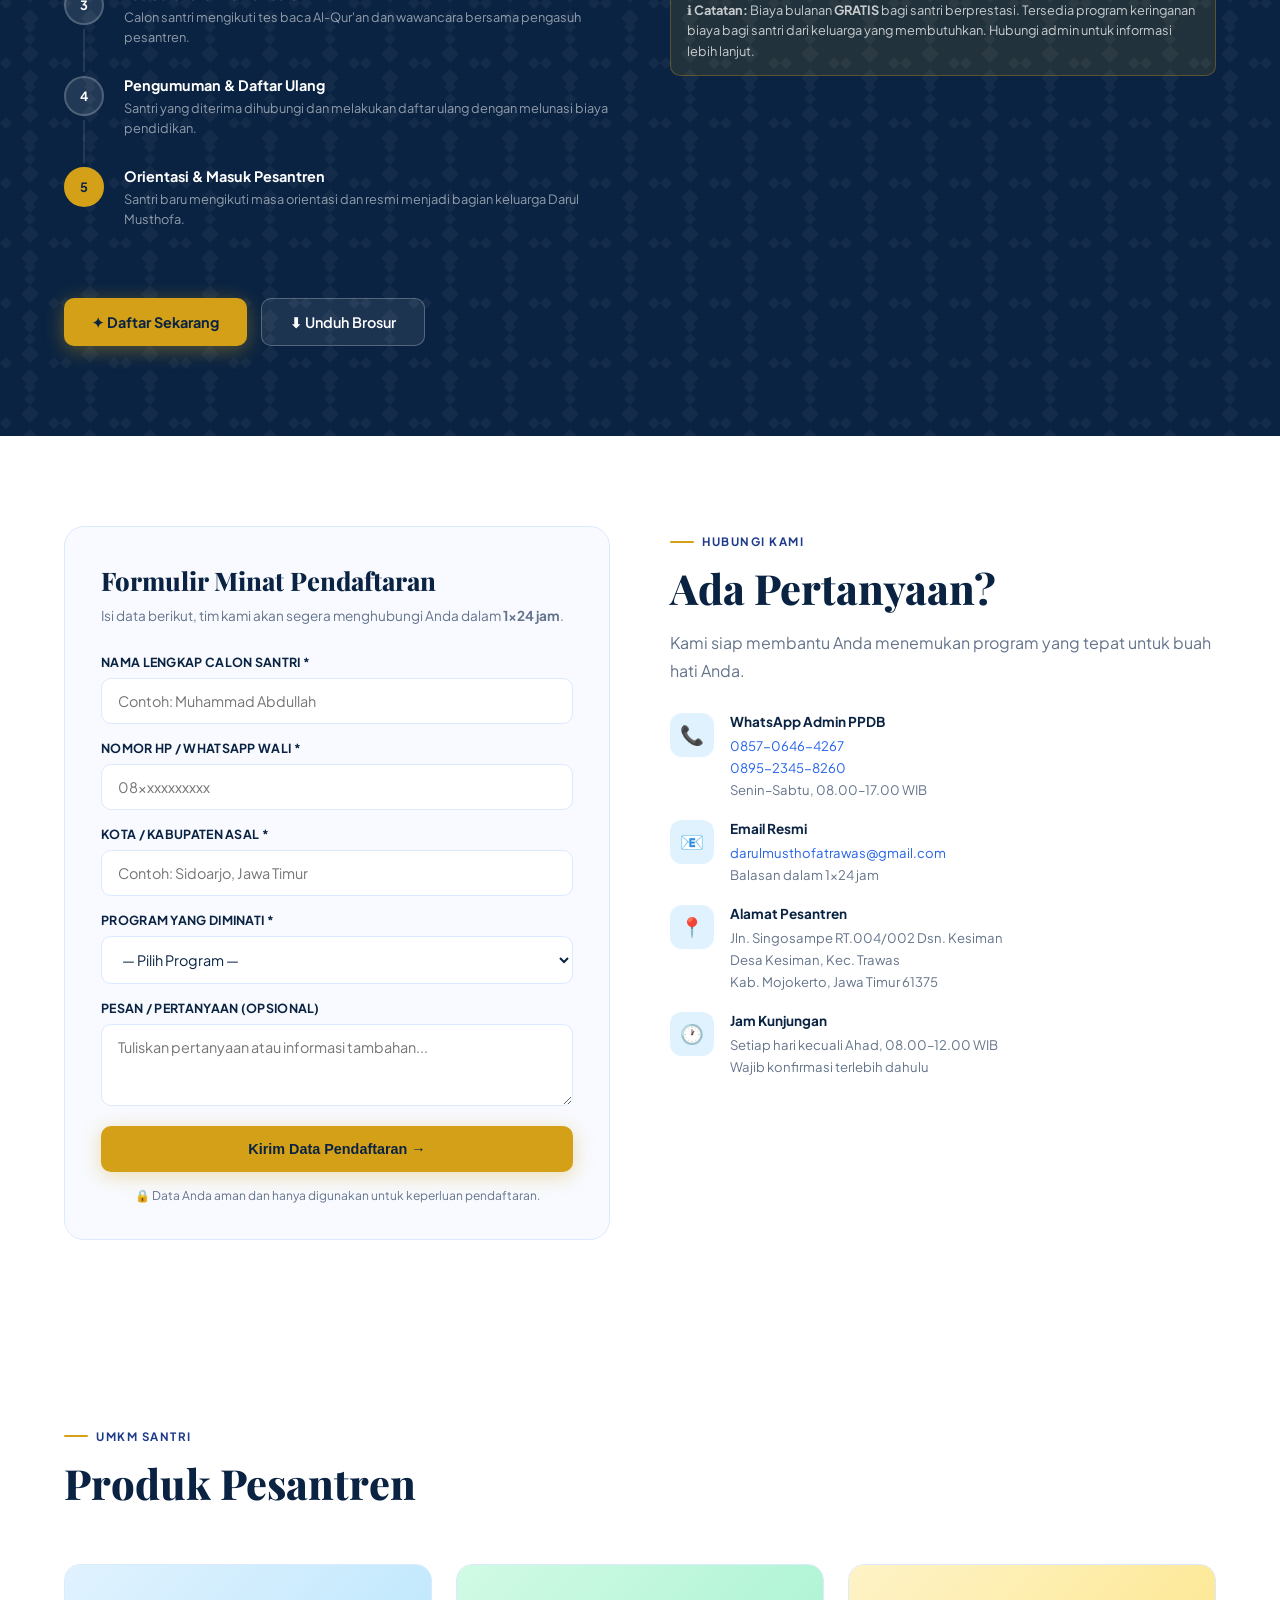
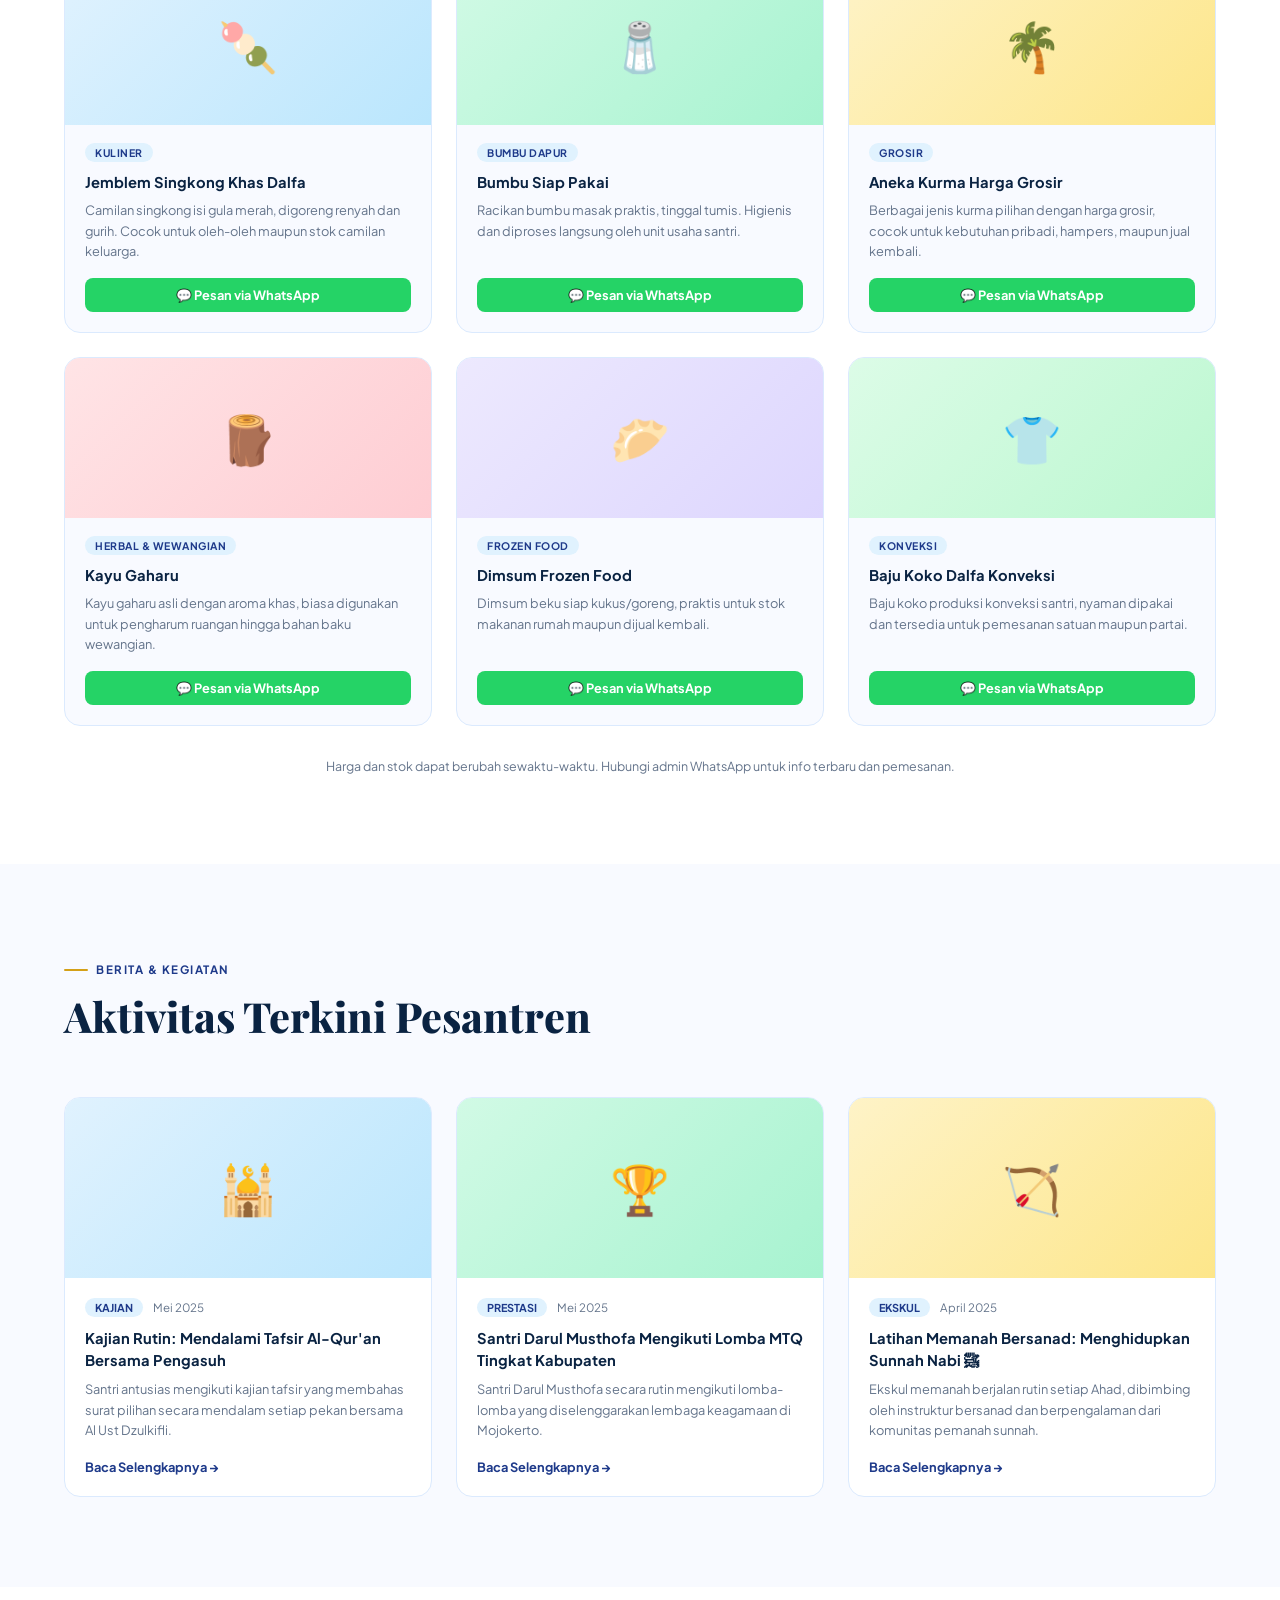
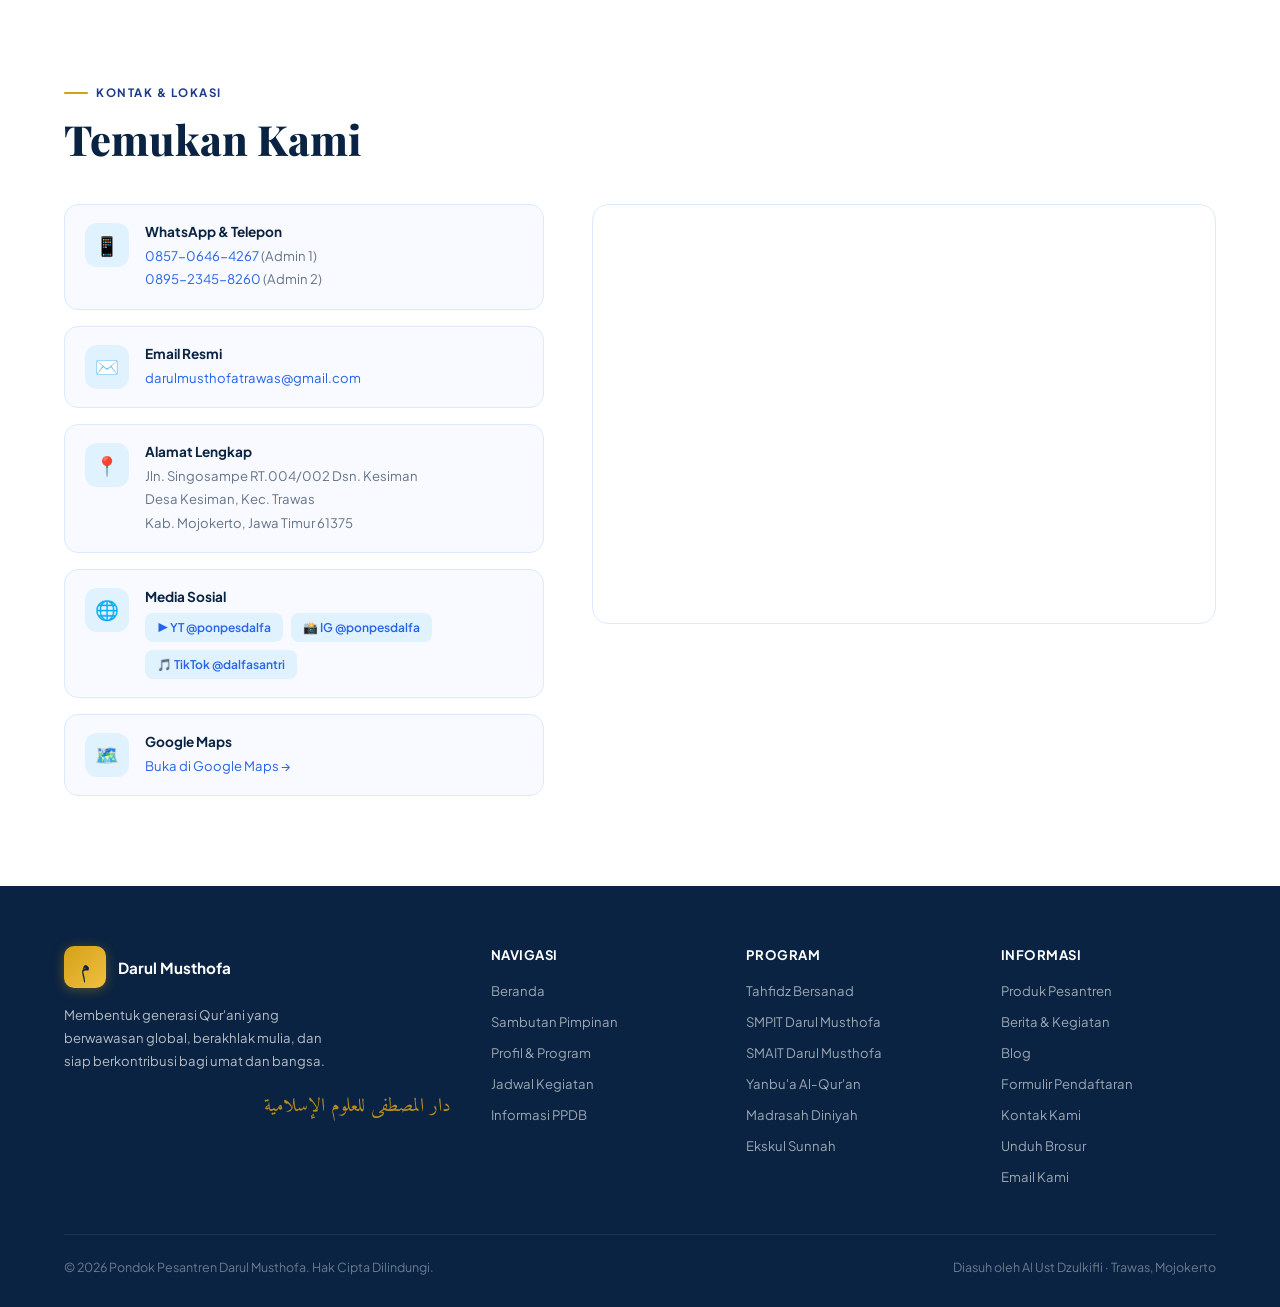
==== commit a4123ca8: "Tambah gelombang 3 PPDB (Juli-September 2026)" ====
--- a/index.html
+++ b/index.html
@@ -157,9 +157,11 @@
     .gelombang-cards{display:flex;flex-direction:column;gap:12px;max-width:560px}
     .gelombang-card{background:rgba(255,255,255,.07);border:1px solid rgba(255,255,255,.15);border-radius:12px;padding:16px 20px;display:flex;justify-content:space-between;align-items:center;gap:12px}
     .gelombang-card.open{border-color:rgba(212,160,23,.5);background:rgba(212,160,23,.08)}
+    .gelombang-card.closed{opacity:.55}
     .gelombang-badge{font-size:.7rem;font-weight:700;text-transform:uppercase;padding:3px 10px;border-radius:40px}
     .gelombang-badge.open{background:rgba(212,160,23,.25);color:var(--gold)}
     .gelombang-badge.soon{background:rgba(255,255,255,.1);color:rgba(255,255,255,.5)}
+    .gelombang-badge.closed{background:rgba(255,255,255,.08);color:rgba(255,255,255,.4)}
     .gelombang-label{color:white;font-size:.88rem;font-weight:600}
     .gelombang-date{font-size:.75rem;color:rgba(255,255,255,.55);margin-top:3px}
     .ppdb-grid{display:grid;grid-template-columns:1fr 1fr;gap:60px;margin-top:40px}
@@ -521,18 +523,22 @@
     <div class="animate-on-scroll">
       <div class="section-label">Penerimaan Santri Baru</div>
       <h2 class="section-title">Informasi PSB &amp; PPDB 2026/2027</h2>
-      <p class="section-desc">Pendaftaran dibuka dua gelombang untuk Pondok Pesantren dan Sekolah Formal. Daftar sekarang dan bergabunglah bersama keluarga besar Darul Musthofa.</p>
+      <p class="section-desc">Pendaftaran dibuka tiga gelombang untuk Pondok Pesantren dan Sekolah Formal. Daftar sekarang dan bergabunglah bersama keluarga besar Darul Musthofa.</p>
     </div>
     <div class="gelombang-wrap animate-on-scroll">
       <div class="gelombang-title">Jadwal Penerimaan</div>
       <div class="gelombang-cards">
+        <div class="gelombang-card closed">
+          <div><div class="gelombang-label">Gelombang I — Pondok Pesantren &amp; Sekolah Formal</div><div class="gelombang-date">16 Januari – 31 Maret 2026</div></div>
+          <span class="gelombang-badge closed">Ditutup</span>
+        </div>
+        <div class="gelombang-card closed">
+          <div><div class="gelombang-label">Gelombang II — Pondok Pesantren &amp; Sekolah Formal</div><div class="gelombang-date">01 April – 30 Juni 2026</div></div>
+          <span class="gelombang-badge closed">Ditutup</span>
+        </div>
         <div class="gelombang-card open">
-          <div><div class="gelombang-label">Gelombang I — Pondok Pesantren &amp; Sekolah Formal</div><div class="gelombang-date">16 Januari – 31 Maret 2026</div></div>
+          <div><div class="gelombang-label">Gelombang III — Pondok Pesantren &amp; Sekolah Formal</div><div class="gelombang-date">01 Juli – 30 September 2026</div></div>
           <span class="gelombang-badge open">Berlangsung</span>
-        </div>
-        <div class="gelombang-card">
-          <div><div class="gelombang-label">Gelombang II — Pondok Pesantren &amp; Sekolah Formal</div><div class="gelombang-date">01 April – 30 Juni 2026</div></div>
-          <span class="gelombang-badge soon">Segera Dibuka</span>
         </div>
       </div>
     </div>
